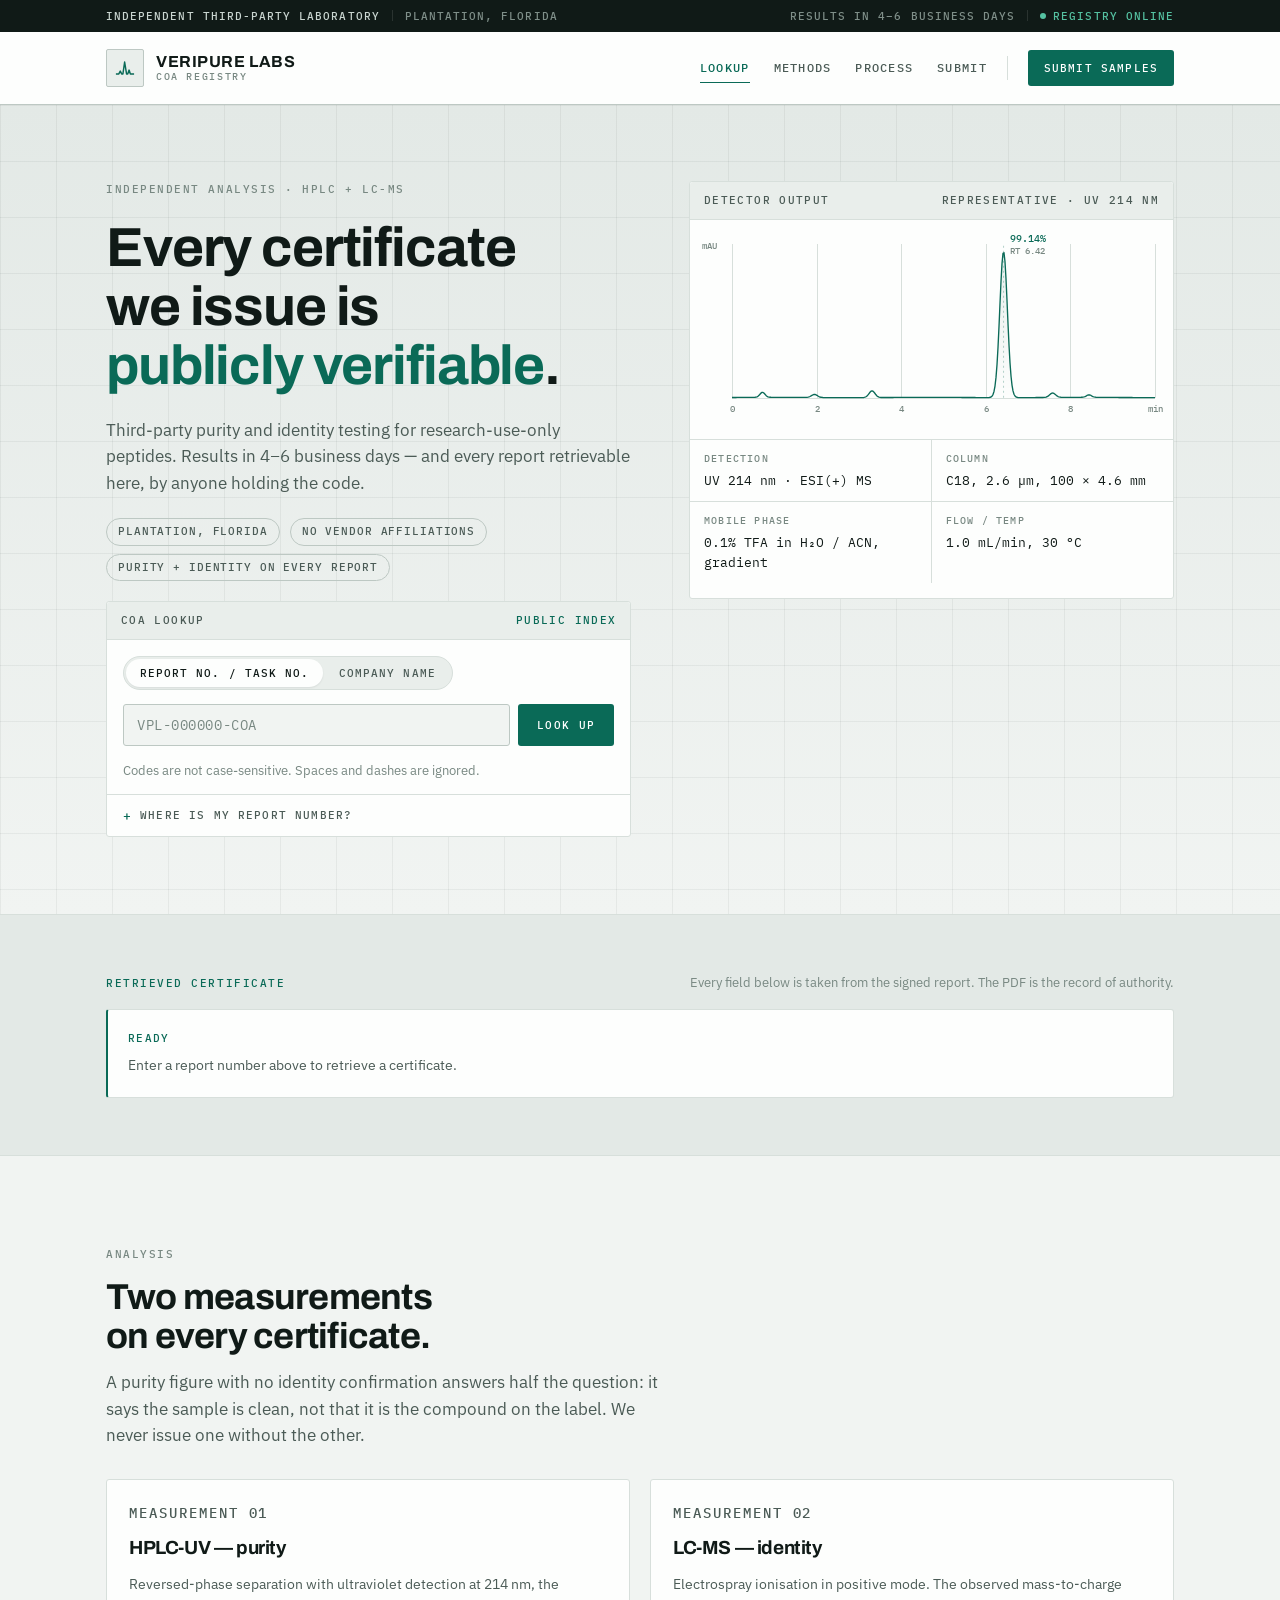
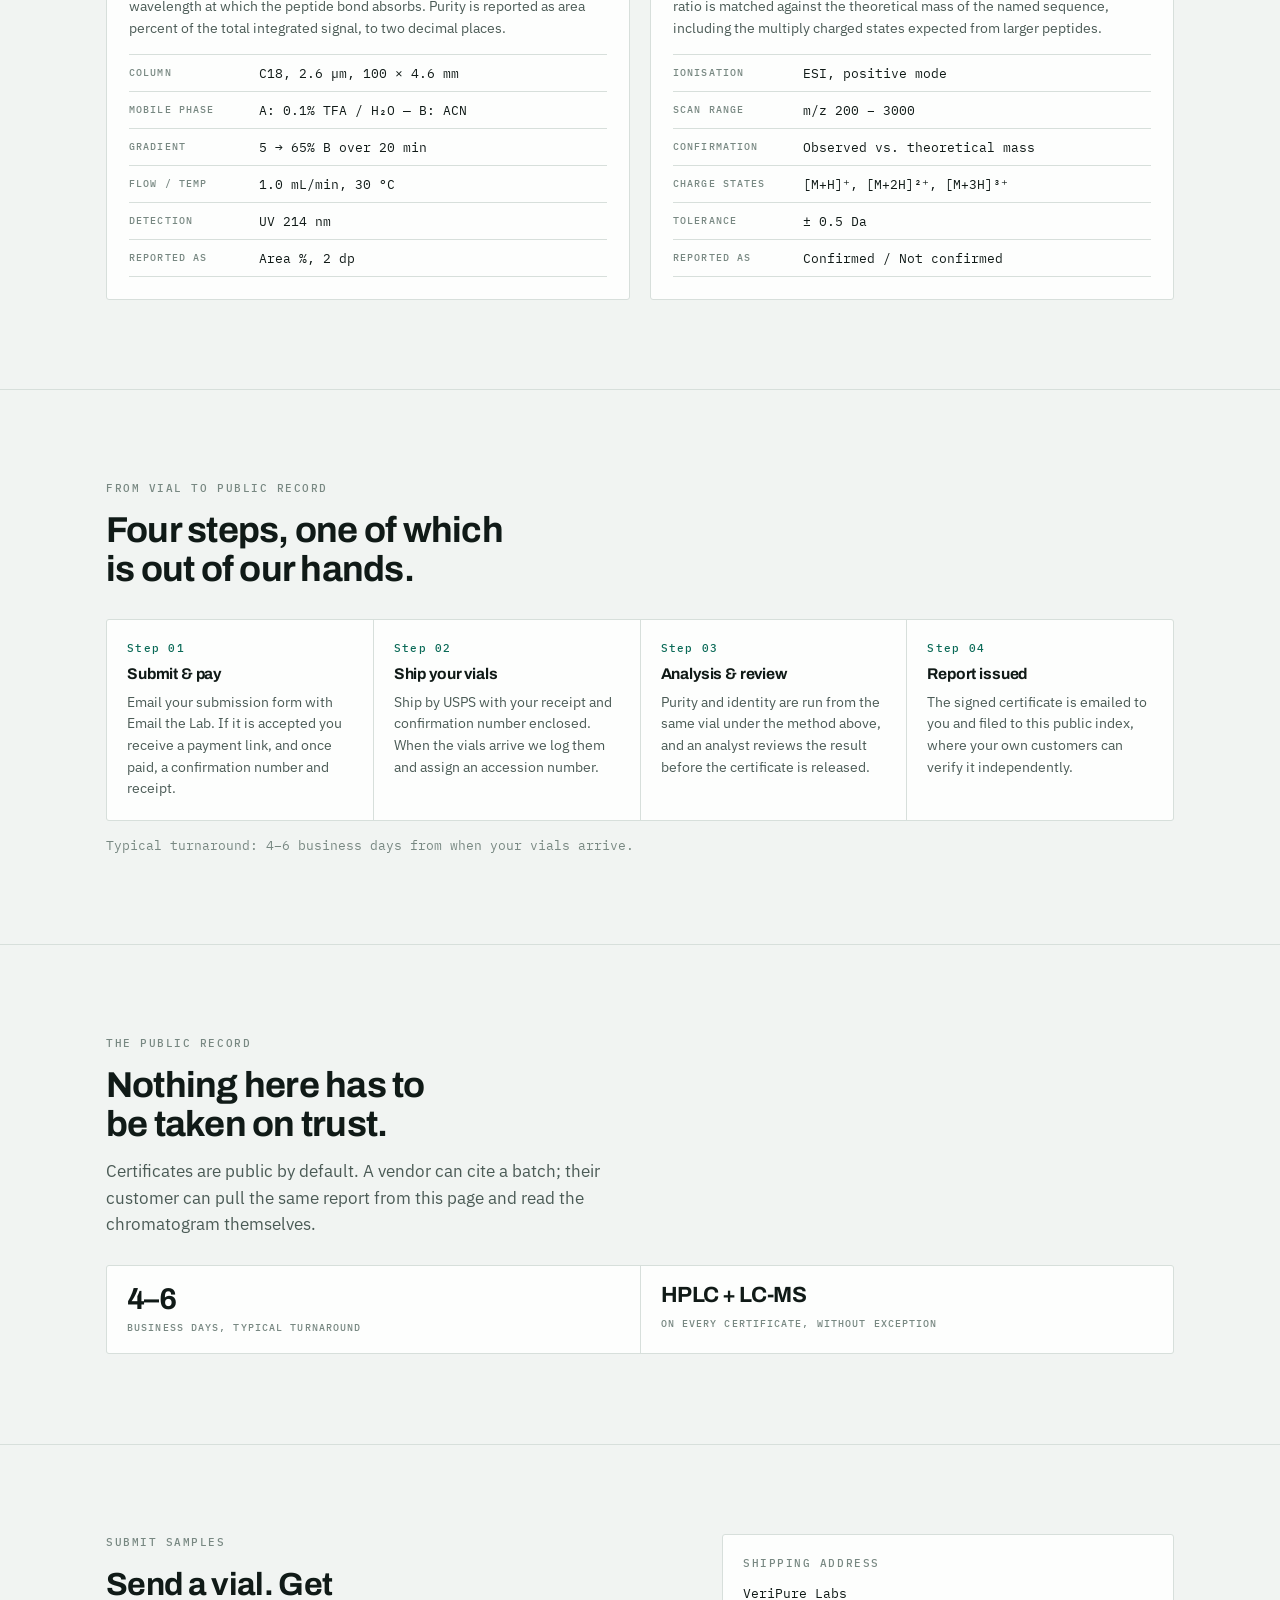
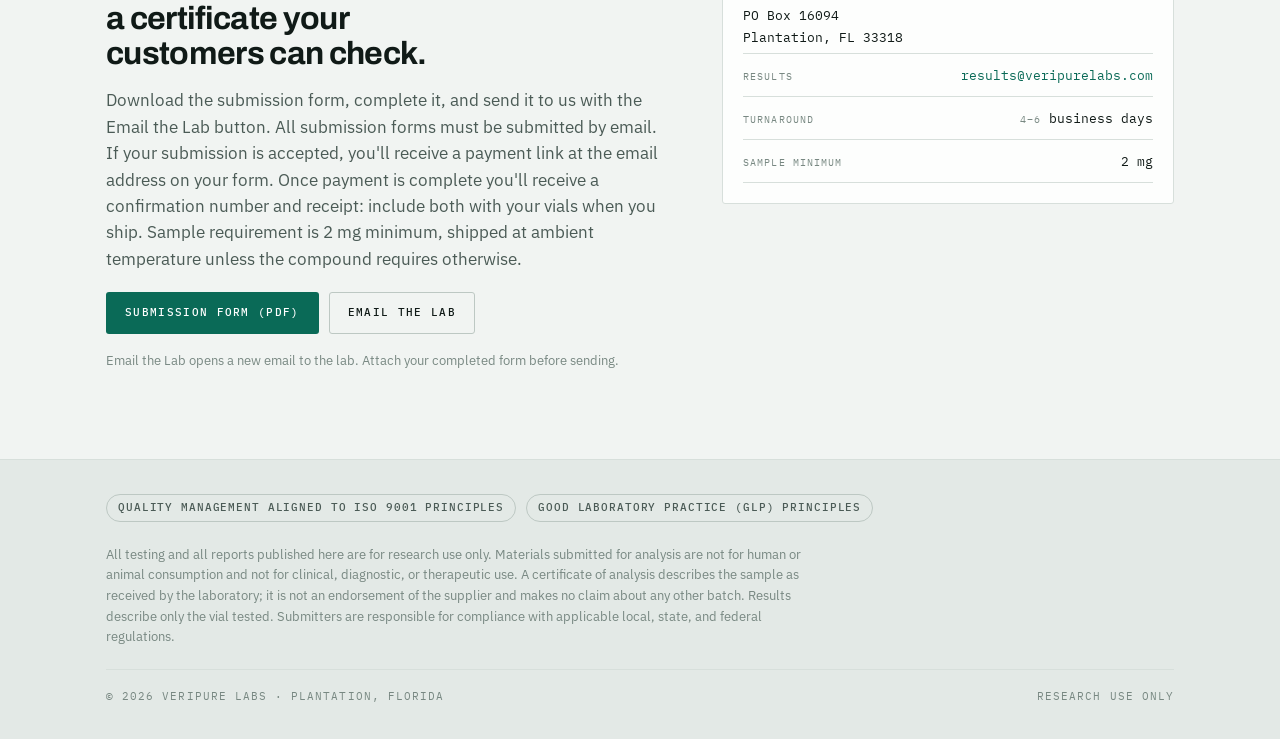
==== index.html @ 6ff31205 "Describe the submit, pay, then ship process on the form and site Clients email the form first; accep" ====
<!doctype html>
<html lang="en">
<head>
<meta charset="utf-8">
<meta name="viewport" content="width=device-width, initial-scale=1">
<title>Peptide COA Registry</title>
<meta name="description" content="Independent HPLC purity and LC-MS identity testing for research-use-only peptides. Look up any certificate of analysis by report number, task number, or company name.">
<link rel="preconnect" href="https://fonts.googleapis.com">
<link rel="preconnect" href="https://fonts.gstatic.com" crossorigin>
<link rel="stylesheet" href="https://fonts.googleapis.com/css2?family=Archivo:wght@600;700&family=IBM+Plex+Mono:wght@400;500&family=IBM+Plex+Sans:wght@400;500&display=swap">
<!-- ?v= is a cache buster: bump it whenever styles.css, app.js or config.js
     changes, or returning visitors keep the stale copy for up to 10 minutes -->
<link rel="stylesheet" href="assets/styles.css?v=9">
</head>
<body>

<header class="masthead" id="masthead">

  <!-- Tier 1 — credentials and live status. Collapses once you scroll. -->
  <div class="utility">
    <div class="wrap utility-inner">
      <div class="utility-side">
        <span>Independent third-party laboratory</span>
        <span class="utility-sep" aria-hidden="true"></span>
        <span class="utility-dim" data-cfg="location">Plantation, Florida</span>
      </div>
      <div class="utility-side">
        <span class="utility-dim utility-drop">Results in
          <span data-cfg="figures.turnaround">4–6</span> business days</span>
        <span class="utility-sep utility-drop" aria-hidden="true"></span>
        <span class="utility-live">
          <i class="dot" id="index-dot" aria-hidden="true"></i>
          <span id="index-status-text">Index loading</span>
        </span>
      </div>
    </div>
  </div>

  <!-- Tier 2 — identity, navigation, primary action -->
  <div class="bar">
    <div class="wrap bar-inner">

      <a class="wordmark" href="#top">
        <span class="wordmark-plate">
          <!-- Detector peak mark -->
          <svg width="20" height="20" viewBox="0 0 22 22" fill="none" aria-hidden="true">
            <path d="M1 17.5h3.2l1.6-3.1 1.5 3.1h1.4l1.9-13 2.1 13h1.3l1.5-4.2 1.4 4.2H21"
                  stroke="currentColor" stroke-width="1.6" stroke-linejoin="round"/>
          </svg>
        </span>
        <span class="wordmark-lines">
          <span class="wordmark-text" data-cfg="labName">VeriPure Labs</span>
          <span class="wordmark-sub">COA Registry</span>
        </span>
      </a>

      <div class="bar-right">
        <nav class="nav" id="nav" aria-label="Sections">
          <a href="#top">Lookup</a>
          <a href="#methods">Methods</a>
          <a href="#process">Process</a>
          <a href="#submit">Submit</a>
        </nav>

        <span class="bar-div" aria-hidden="true"></span>

        <a class="btn btn-primary btn-sm bar-cta" href="#submit">Submit samples</a>

        <button class="nav-toggle" id="nav-toggle" type="button"
                aria-expanded="false" aria-controls="nav" aria-label="Open navigation">
          <span aria-hidden="true"></span>
          <span aria-hidden="true"></span>
        </button>
      </div>

    </div>
  </div>
</header>

<!-- ============================================================ -->
<!-- Hero: the lookup is the hero, because retrieval is the job    -->
<!-- ============================================================ -->

<section class="hero" id="top">
  <div class="wrap hero-inner">

    <div class="hero-copy">
      <p class="eyebrow">Independent analysis · HPLC + LC-MS</p>
      <h1>Every certificate we issue is <em>publicly verifiable</em>.</h1>
      <p class="lede">
        Third-party purity and identity testing for research-use-only peptides.
        Results in <span class="mono" data-cfg="figures.turnaround">4–6</span> business days — and
        every report retrievable here, by anyone holding the code.
      </p>
      <div class="hero-facts">
        <span class="chip" data-cfg="location">Plantation, Florida</span>
        <span class="chip">No vendor affiliations</span>
        <span class="chip">Purity + identity on every report</span>
      </div>

      <!-- Lookup instrument -->
      <form class="panel lookup" id="lookup-form" autocomplete="off">
        <div class="panel-bar">
          <span>COA Lookup</span>
          <span class="panel-bar-live" id="index-count">Index · loading</span>
        </div>

        <div class="lookup-body">
          <div class="segmented" role="tablist" aria-label="Search by">
            <button type="button" role="tab" data-mode="code" aria-selected="true">Report no. / Task no.</button>
            <button type="button" role="tab" data-mode="company" aria-selected="false">Company name</button>
          </div>

          <div class="field">
            <input id="q" type="text" inputmode="text" spellcheck="false"
                   placeholder="VPL-000000-COA"
                   aria-label="Report number or task number">
            <button class="btn btn-primary" type="button" id="lookup-btn">Look up</button>
          </div>

          <p class="hint" id="lookup-hint" aria-live="polite">Codes are not case-sensitive. Spaces and dashes are ignored.</p>

          <details class="disclose">
            <summary>Where is my report number?</summary>
            <div class="disclose-body">
              <ol class="steps-inline">
                <li>Open your Certificate of Analysis PDF.</li>
                <li>Find <code>Report Number</code> in the Report Information table at the top of the page.</li>
                <li>Enter it above. Dashes are optional, and the Task Number on its own works too.</li>
              </ol>
              <div class="anatomy">
                <p class="eyebrow" style="margin-bottom:10px">Anatomy of a report number</p>
                <div class="anatomy-code">
                  <span class="anatomy-part">
                    <b>VPL</b>
                    <i>Lab<br>prefix</i>
                  </span>
                  <span class="anatomy-part">
                    <b>000000</b>
                    <i>Task<br>number</i>
                  </span>
                  <span class="anatomy-part">
                    <b>COA</b>
                    <i>Document<br>type</i>
                  </span>
                </div>
              </div>
            </div>
          </details>
        </div>
      </form>
    </div>

    <!-- Instrument panel -->
    <div class="panel">
      <div class="panel-bar">
        <span>Detector output</span>
        <span>Representative · UV 214 nm</span>
      </div>
      <div class="trace-holder">
        <canvas id="hero-trace" class="trace"
                aria-label="Representative HPLC chromatogram: main peak at 6.42 minutes, 99.14 percent of integrated area, with four minor impurity peaks."></canvas>
      </div>
      <dl class="readout">
        <div><dt>Detection</dt><dd data-cfg="method.detection">UV 214 nm · ESI(+) MS</dd></div>
        <div><dt>Column</dt><dd data-cfg="method.column">C18, 2.6 µm, 100 × 4.6 mm</dd></div>
        <div><dt>Mobile phase</dt><dd data-cfg="method.mobilePhase">0.1% TFA in H₂O / ACN, gradient</dd></div>
        <div><dt>Flow / temp</dt><dd data-cfg="method.flow">1.0 mL/min, 30 °C</dd></div>
      </dl>
    </div>

  </div>
</section>

<!-- ============================================================ -->
<!-- Result                                                        -->
<!-- ============================================================ -->

<section class="band result-band" id="result">
  <div class="wrap band-inner">
    <div class="result-head">
      <p class="eyebrow eyebrow-signal">Retrieved certificate</p>
      <p class="hint">Every field below is taken from the signed report. The PDF is the record of authority.</p>
    </div>
    <div id="result-out" tabindex="-1"></div>
  </div>
</section>

<!-- ============================================================ -->
<!-- Methods                                                       -->
<!-- ============================================================ -->

<section class="band" id="methods">
  <div class="wrap band-inner">
    <p class="eyebrow">Analysis</p>
    <h2 style="font-size:clamp(25px,3.6vw,36px);max-width:22ch;margin-top:14px">
      Two measurements on every certificate.
    </h2>
    <p class="lede" style="margin-top:14px">
      A purity figure with no identity confirmation answers half the question: it says the
      sample is clean, not that it is the compound on the label. We never issue one without
      the other.
    </p>

    <div class="two-col">
      <div class="panel method-card">
        <p class="eyebrow eyebrow-signal">Measurement 01</p>
        <h3>HPLC-UV — purity</h3>
        <p>
          Reversed-phase separation with ultraviolet detection at 214 nm, the wavelength at
          which the peptide bond absorbs. Purity is reported as area percent of the total
          integrated signal, to two decimal places.
        </p>
        <dl class="spec">
          <div class="spec-row"><dt>Column</dt><dd>C18, 2.6 µm, 100 × 4.6 mm</dd></div>
          <div class="spec-row"><dt>Mobile phase</dt><dd>A: 0.1% TFA / H₂O — B: ACN</dd></div>
          <div class="spec-row"><dt>Gradient</dt><dd>5 → 65% B over 20 min</dd></div>
          <div class="spec-row"><dt>Flow / temp</dt><dd>1.0 mL/min, 30 °C</dd></div>
          <div class="spec-row"><dt>Detection</dt><dd>UV 214 nm</dd></div>
          <div class="spec-row"><dt>Reported as</dt><dd>Area %, 2 dp</dd></div>
        </dl>
      </div>

      <div class="panel method-card">
        <p class="eyebrow eyebrow-signal">Measurement 02</p>
        <h3>LC-MS — identity</h3>
        <p>
          Electrospray ionisation in positive mode. The observed mass-to-charge ratio is
          matched against the theoretical mass of the named sequence, including the multiply
          charged states expected from larger peptides.
        </p>
        <dl class="spec">
          <div class="spec-row"><dt>Ionisation</dt><dd>ESI, positive mode</dd></div>
          <div class="spec-row"><dt>Scan range</dt><dd>m/z 200 – 3000</dd></div>
          <div class="spec-row"><dt>Confirmation</dt><dd>Observed vs. theoretical mass</dd></div>
          <div class="spec-row"><dt>Charge states</dt><dd>[M+H]⁺, [M+2H]²⁺, [M+3H]³⁺</dd></div>
          <div class="spec-row"><dt>Tolerance</dt><dd>± 0.5 Da</dd></div>
          <div class="spec-row"><dt>Reported as</dt><dd>Confirmed / Not confirmed</dd></div>
        </dl>
      </div>
    </div>
  </div>
</section>

<!-- ============================================================ -->
<!-- Process — a real sequence, so the numbering carries meaning   -->
<!-- ============================================================ -->

<section class="band" id="process">
  <div class="wrap band-inner">
    <p class="eyebrow">From vial to public record</p>
    <h2 style="font-size:clamp(25px,3.6vw,36px);max-width:24ch;margin-top:14px">
      Four steps, one of which is out of our hands.
    </h2>

    <div class="process">
      <div class="step">
        <span class="step-n">Step 01</span>
        <h4>Submit &amp; pay</h4>
        <p>Email your submission form with Email the Lab. If it is accepted you receive a
           payment link, and once paid, a confirmation number and receipt.</p>
      </div>
      <div class="step">
        <span class="step-n">Step 02</span>
        <h4>Ship your vials</h4>
        <p>Ship by USPS with your receipt and confirmation number enclosed. When the vials
           arrive we log them and assign an accession number.</p>
      </div>
      <div class="step">
        <span class="step-n">Step 03</span>
        <h4>Analysis &amp; review</h4>
        <p>Purity and identity are run from the same vial under the method above, and an
           analyst reviews the result before the certificate is released.</p>
      </div>
      <div class="step">
        <span class="step-n">Step 04</span>
        <h4>Report issued</h4>
        <p>The signed certificate is emailed to you and filed to this public index, where
           your own customers can verify it independently.</p>
      </div>
    </div>

    <p class="hint mono" style="margin-top:14px">
      Typical turnaround: <span data-cfg="figures.turnaround">4–6</span> business days from when your vials arrive.
    </p>
  </div>
</section>

<!-- ============================================================ -->
<!-- The public record                                             -->
<!-- ============================================================ -->

<section class="band">
  <div class="wrap band-inner">
    <p class="eyebrow">The public record</p>
    <h2 style="font-size:clamp(25px,3.6vw,36px);max-width:26ch;margin-top:14px">
      Nothing here has to be taken on trust.
    </h2>
    <p class="lede" style="margin-top:14px">
      Certificates are public by default. A vendor can cite a batch; their customer can pull
      the same report from this page and read the chromatogram themselves.
    </p>

    <div class="figures">
      <div class="figure">
        <b data-cfg="figures.turnaround">4–6</b>
        <span>Business days, typical turnaround</span>
      </div>
      <div class="figure">
        <b style="font-size:clamp(17px,2.4vw,22px)" data-cfg="figures.methodsPerCoa">HPLC + LC-MS</b>
        <span>On every certificate, without exception</span>
      </div>
    </div>
  </div>
</section>

<!-- ============================================================ -->
<!-- Submit                                                        -->
<!-- ============================================================ -->

<section class="band" id="submit">
  <div class="wrap band-inner submit-grid">
    <div style="display:grid;gap:16px;align-content:start">
      <p class="eyebrow">Submit samples</p>
      <h2 style="font-size:clamp(23px,3.2vw,32px);max-width:20ch">
        Send a vial. Get a certificate your customers can check.
      </h2>
      <p class="lede">
        Download the submission form, complete it, and send it to us with the Email the Lab
        button. All submission forms must be submitted by email. If your submission is accepted,
        you'll receive a payment link at the email address on your form. Once payment is complete
        you'll receive a confirmation number and receipt: include both with your vials when you
        ship. Sample requirement is 2 mg minimum, shipped at ambient temperature unless the
        compound requires otherwise.
      </p>
      <div style="display:flex;gap:10px;flex-wrap:wrap;margin-top:4px">
        <a class="btn btn-primary" href="assets/forms/VeriPure-Sample-Submission-Form.pdf" id="form-link" target="_blank" rel="noopener">Submission form (PDF)</a>
        <a class="btn btn-ghost" href="#" id="mailto">Email the lab</a>
      </div>
      <p class="hint">Email the Lab opens a new email to the lab. Attach your completed form before sending.</p>
    </div>

    <div class="panel" style="padding:20px">
      <p class="eyebrow">Shipping address</p>
      <address class="addr" id="address" style="margin-top:10px">
        VeriPure Labs<br>PO Box 16094<br>Plantation, FL 33318
      </address>
      <div class="contact-list">
        <div class="contact-row"><span>Results</span><a href="#" id="mailto2" data-cfg="email">results@example-lab.com</a></div>
        <div class="contact-row"><span>Turnaround</span><span style="color:var(--ink);text-transform:none;letter-spacing:0;font-size:12.5px"><span data-cfg="figures.turnaround">4–6</span> business days</span></div>
        <div class="contact-row"><span>Sample minimum</span><span style="color:var(--ink);text-transform:none;letter-spacing:0;font-size:12.5px">2 mg</span></div>
      </div>
    </div>
  </div>
</section>

<!-- ============================================================ -->
<!-- Footer                                                        -->
<!-- ============================================================ -->

<footer class="foot">
  <div class="wrap foot-inner">
    <div class="foot-quality" id="quality">
      <span class="chip">Quality management aligned to ISO 9001 principles</span>
      <span class="chip">Good Laboratory Practice (GLP) principles</span>
    </div>
    <p class="disclaimer">
      All testing and all reports published here are for research use only. Materials
      submitted for analysis are not for human or animal consumption and not for clinical,
      diagnostic, or therapeutic use. A certificate of analysis describes the sample as
      received by the laboratory; it is not an endorsement of the supplier and makes no
      claim about any other batch. Results describe only the vial tested. Submitters are
      responsible for compliance with applicable local, state, and federal regulations.
    </p>
    <div class="foot-base">
      <span>© <span id="year">2026</span> <span data-cfg="labName">VeriPure Labs</span> · <span data-cfg="location">Plantation, Florida</span></span>
      <span>Research use only</span>
    </div>
  </div>
</footer>

<script src="config.js?v=9"></script>
<script src="assets/app.js?v=9"></script>
<script>
  document.getElementById("year").textContent = new Date().getFullYear();
  var m2 = document.getElementById("mailto2");
  if (m2 && window.COA_CONFIG && window.COA_CONFIG.email) {
    m2.href = "mailto:" + window.COA_CONFIG.email;
  }
</script>

</body>
</html>
---- assets/styles.css ----
/* ==================================================================
   VeriPure Labs — COA registry
   Tokens first, components second. Every colour comes from a token
   so all three theme states (light / dark / explicit stamp) resolve
   as a complete set.
   ================================================================== */

:root {
  /* Neutrals, biased cool-green toward the accent */
  --paper:        #F1F4F2;
  --surface:      #FDFEFD;
  --surface-2:    #E9EEEB;
  --surface-sunk: #E3E9E6;

  --ink:          #101A17;
  --ink-2:        #4B5B56;
  --ink-3:        #788882;

  --rule:         #D7DFDB;
  --rule-strong:  #BDC8C3;

  /* One accent, carrying the trace and every control */
  --signal:       #0A6A57;
  --signal-ink:   #FFFFFF;
  --signal-hover: #085646;
  --signal-soft:  rgba(10, 106, 87, 0.09);
  --signal-line:  rgba(10, 106, 87, 0.30);

  /* Reserved strictly for "not found" */
  --alert:        #A33520;
  --alert-soft:   rgba(163, 53, 32, 0.08);

  --grid-line:    rgba(16, 26, 23, 0.055);

  /* Masthead: the inked utility strip is its own small palette, so the
     header reads as a separate tier from the page in both themes */
  --strip-bg:     #101A17;
  --strip-ink:    #C9D5D0;
  --strip-dim:    #7F8F89;
  --strip-rule:   rgba(255, 255, 255, 0.11);
  /* The accent is lifted here: the page-level viridian is too dark to read
     at 10px on the inked strip */
  --strip-signal: #55C2A2;
  --header-shadow: 0 10px 26px -20px rgba(16, 26, 23, 0.55);

  /* Type */
  --display: "Archivo", "Helvetica Neue", Helvetica, Arial, sans-serif;
  --body:    "IBM Plex Sans", "Segoe UI", system-ui, sans-serif;
  --mono:    "IBM Plex Mono", ui-monospace, "SFMono-Regular", Consolas, monospace;

  /* Metrics */
  --page:    1180px;
  --gutter:  clamp(20px, 5vw, 56px);
  --band-py: clamp(52px, 7vw, 92px);
  --r:       3px;
}

@media (prefers-color-scheme: dark) {
  :root:not([data-theme="light"]) {
    --paper:        #0B100F;
    --surface:      #111917;
    --surface-2:    #17211E;
    --surface-sunk: #0E1514;

    --ink:          #E8EEEB;
    --ink-2:        #9CACA6;
    --ink-3:        #74847E;

    --rule:         #222E2A;
    --rule-strong:  #313E39;

    --signal:       #45B394;
    --signal-ink:   #05130F;
    --signal-hover: #62C6AA;
    --signal-soft:  rgba(69, 179, 148, 0.12);
    --signal-line:  rgba(69, 179, 148, 0.34);

    --alert:        #E5795F;
    --alert-soft:   rgba(229, 121, 95, 0.10);

    --grid-line:    rgba(232, 238, 235, 0.05);

    /* Inverted the other way: the strip sits *below* the page ground */
    --strip-bg:     #050908;
    --strip-ink:    #A3B3AD;
    --strip-dim:    #6C7C76;
    --strip-rule:   rgba(255, 255, 255, 0.07);
    --strip-signal: #45B394;
    --header-shadow: 0 10px 26px -20px rgba(0, 0, 0, 0.9);
  }
}

:root[data-theme="dark"] {
  --paper:        #0B100F;
  --surface:      #111917;
  --surface-2:    #17211E;
  --surface-sunk: #0E1514;

  --ink:          #E8EEEB;
  --ink-2:        #9CACA6;
  --ink-3:        #74847E;

  --rule:         #222E2A;
  --rule-strong:  #313E39;

  --signal:       #45B394;
  --signal-ink:   #05130F;
  --signal-hover: #62C6AA;
  --signal-soft:  rgba(69, 179, 148, 0.12);
  --signal-line:  rgba(69, 179, 148, 0.34);

  --alert:        #E5795F;
  --alert-soft:   rgba(229, 121, 95, 0.10);

  --grid-line:    rgba(232, 238, 235, 0.05);

  --strip-bg:     #050908;
  --strip-ink:    #A3B3AD;
  --strip-dim:    #6C7C76;
  --strip-rule:   rgba(255, 255, 255, 0.07);
  --strip-signal: #45B394;
  --header-shadow: 0 10px 26px -20px rgba(0, 0, 0, 0.9);
}

/* ------------------------------------------------------------------
   Base
   ------------------------------------------------------------------ */

*, *::before, *::after { box-sizing: border-box; }

html { -webkit-text-size-adjust: 100%; }

body {
  margin: 0;
  background: var(--paper);
  color: var(--ink);
  font-family: var(--body);
  font-size: 15px;
  line-height: 1.6;
  -webkit-font-smoothing: antialiased;
}

h1, h2, h3, h4 {
  font-family: var(--display);
  font-weight: 700;
  letter-spacing: -0.021em;
  line-height: 1.08;
  text-wrap: balance;
  margin: 0;
}

p { margin: 0; }

a { color: inherit; }

:focus-visible {
  outline: 2px solid var(--signal);
  outline-offset: 2px;
  border-radius: 1px;
}

/* ------------------------------------------------------------------
   Shared primitives
   ------------------------------------------------------------------ */

.wrap {
  width: 100%;
  max-width: var(--page);
  margin: 0 auto;
  padding-inline: var(--gutter);
}

.band { border-bottom: 1px solid var(--rule); }
.band-inner { padding-block: var(--band-py); }

.eyebrow {
  font-family: var(--mono);
  font-size: 11px;
  font-weight: 500;
  letter-spacing: 0.14em;
  text-transform: uppercase;
  color: var(--ink-3);
  margin: 0;
}

.eyebrow-signal { color: var(--signal); }

.lede {
  font-size: 16.5px;
  color: var(--ink-2);
  max-width: 56ch;
}

.mono { font-family: var(--mono); font-variant-numeric: tabular-nums; }

/* ------------------------------------------------------------------
   Header
   ------------------------------------------------------------------ */

.masthead {
  position: sticky;
  top: 0;
  z-index: 40;
  background: var(--surface);
  border-bottom: 1px solid var(--rule-strong);
}

.masthead.is-stuck { box-shadow: var(--header-shadow); }

/* --- Tier 1: utility strip -------------------------------------- */

.utility {
  background: var(--strip-bg);
  color: var(--strip-ink);
  height: 32px;
  overflow: hidden;
  transition: height 0.26s ease, opacity 0.2s ease;
}

.masthead.is-stuck .utility { height: 0; opacity: 0; }

.utility-inner {
  display: flex;
  align-items: center;
  justify-content: space-between;
  gap: 20px;
  height: 32px;
  font-family: var(--mono);
  font-size: 10.5px;
  font-weight: 500;
  letter-spacing: 0.1em;
  text-transform: uppercase;
  white-space: nowrap;
}

.utility-side { display: flex; align-items: center; gap: 12px; min-width: 0; }
.utility-side > span { overflow: hidden; text-overflow: ellipsis; }
.utility-dim { color: var(--strip-dim); }

.utility-sep {
  width: 1px;
  height: 11px;
  background: var(--strip-rule);
  flex: none;
}

.utility-live { display: flex; align-items: center; gap: 7px; color: var(--strip-signal); }

.utility-live .dot {
  width: 6px;
  height: 6px;
  border-radius: 50%;
  background: var(--strip-signal);
  flex: none;
  animation: pulse 2.6s ease-in-out infinite;
}

.utility-live .dot.is-off {
  background: var(--strip-dim);
  animation: none;
}

.utility-live.is-off { color: var(--strip-dim); }

@keyframes pulse {
  0%, 100% { opacity: 1; }
  50%      { opacity: 0.35; }
}

@media (max-width: 860px) {
  .utility-drop { display: none; }
}

@media (max-width: 560px) {
  .utility-side:first-child .utility-dim,
  .utility-side:first-child .utility-sep { display: none; }
}

/* --- Tier 2: main bar -------------------------------------------- */

.bar-inner {
  display: flex;
  align-items: center;
  justify-content: space-between;
  gap: 24px;
  height: 72px;
  transition: height 0.26s ease;
}

.masthead.is-stuck .bar-inner { height: 60px; }

.wordmark {
  display: flex;
  align-items: center;
  gap: 12px;
  text-decoration: none;
  min-width: 0;
}

.wordmark-plate {
  display: grid;
  place-items: center;
  width: 38px;
  height: 38px;
  flex: none;
  color: var(--signal);
  background: var(--surface-2);
  border: 1px solid var(--rule-strong);
  border-radius: 2px;
  transition: border-color 0.18s, background 0.18s;
}

.wordmark:hover .wordmark-plate {
  border-color: var(--signal-line);
  background: var(--signal-soft);
}

.wordmark-plate svg { display: block; }

.wordmark-lines { display: grid; gap: 2px; min-width: 0; }

.wordmark-text {
  font-family: var(--display);
  font-weight: 700;
  font-size: 16px;
  line-height: 1;
  letter-spacing: 0.035em;
  text-transform: uppercase;
  color: var(--ink);
  overflow: hidden;
  text-overflow: ellipsis;
  white-space: nowrap;
}

.wordmark-sub {
  font-family: var(--mono);
  font-size: 9.5px;
  font-weight: 500;
  line-height: 1;
  letter-spacing: 0.17em;
  text-transform: uppercase;
  color: var(--ink-3);
}

.bar-right { display: flex; align-items: center; gap: 20px; }

.bar-div {
  width: 1px;
  height: 24px;
  background: var(--rule);
  flex: none;
}

.nav { display: flex; align-items: center; gap: 24px; }

.nav a {
  position: relative;
  font-family: var(--mono);
  font-size: 11.5px;
  font-weight: 500;
  letter-spacing: 0.11em;
  text-transform: uppercase;
  color: var(--ink-2);
  text-decoration: none;
  padding: 6px 0;
  transition: color 0.15s;
}

/* Baseline that draws in from the left, like a detector trace */
.nav a::after {
  content: "";
  position: absolute;
  left: 0;
  right: 0;
  bottom: 0;
  height: 1px;
  background: var(--signal);
  transform: scaleX(0);
  transform-origin: left;
  transition: transform 0.22s ease;
}

.nav a:hover { color: var(--ink); }
.nav a:hover::after { transform: scaleX(1); }

.nav a[aria-current="true"] { color: var(--signal); }
.nav a[aria-current="true"]::after { transform: scaleX(1); }

/* Mobile disclosure */

.nav-toggle {
  display: none;
  appearance: none;
  background: transparent;
  border: 1px solid var(--rule-strong);
  border-radius: 2px;
  width: 38px;
  height: 38px;
  cursor: pointer;
  padding: 0;
  place-items: center;
  gap: 4px;
  align-content: center;
  justify-items: center;
}

.nav-toggle span {
  display: block;
  width: 15px;
  height: 1.5px;
  background: var(--ink);
  transition: transform 0.2s ease, opacity 0.2s ease;
}

.nav-toggle[aria-expanded="true"] span:first-child { transform: translateY(3px) rotate(45deg); }
.nav-toggle[aria-expanded="true"] span:last-child { transform: translateY(-2.5px) rotate(-45deg); }

@media (max-width: 820px) {
  .bar-right { gap: 12px; }
  .nav-toggle { display: grid; }
  .bar-div { display: none; }

  .nav {
    position: absolute;
    top: 100%;
    left: 0;
    right: 0;
    display: none;
    flex-direction: column;
    align-items: stretch;
    gap: 0;
    background: var(--surface);
    border-bottom: 1px solid var(--rule-strong);
    box-shadow: var(--header-shadow);
    padding: 6px var(--gutter) 14px;
  }

  .nav.is-open { display: flex; }

  .nav a { padding: 13px 0; border-bottom: 1px solid var(--rule); }
  .nav a:last-child { border-bottom: 0; }
  .nav a::after { display: none; }
}

@media (max-width: 520px) {
  .bar-cta { display: none; }
  .wordmark-text { font-size: 14px; }
}

/* Anchored sections must clear the sticky header. The hero is excluded: it
   already sits at the top of the document, and an offset there would park
   the scroll position inside the header's own collapse range. */
section[id]:not(.hero) { scroll-margin-top: 78px; }

/* ------------------------------------------------------------------
   Hero
   ------------------------------------------------------------------ */

.hero {
  position: relative;
  background:
    linear-gradient(to bottom, var(--surface-sunk), var(--paper));
  border-bottom: 1px solid var(--rule);
  overflow: hidden;
}

.hero::before {
  content: "";
  position: absolute;
  inset: 0;
  background-image:
    linear-gradient(to right, var(--grid-line) 1px, transparent 1px),
    linear-gradient(to bottom, var(--grid-line) 1px, transparent 1px);
  background-size: 56px 56px;
  pointer-events: none;
}

.hero-inner {
  position: relative;
  display: grid;
  grid-template-columns: minmax(0, 1.04fr) minmax(0, 0.96fr);
  gap: clamp(32px, 4.5vw, 64px);
  align-items: start;
  padding-block: clamp(44px, 6vw, 76px) clamp(48px, 6vw, 80px);
}

.hero-copy { display: grid; gap: 20px; }

.hero h1 {
  font-size: clamp(33px, 5.1vw, 55px);
  max-width: 17ch;
}

.hero h1 em {
  font-style: normal;
  color: var(--signal);
}

.hero-facts {
  display: flex;
  flex-wrap: wrap;
  gap: 8px 10px;
  margin-top: 2px;
}

.chip {
  font-family: var(--mono);
  font-size: 11px;
  font-weight: 500;
  letter-spacing: 0.08em;
  text-transform: uppercase;
  color: var(--ink-2);
  border: 1px solid var(--rule-strong);
  border-radius: 100px;
  padding: 4px 11px;
  white-space: nowrap;
}

@media (max-width: 940px) {
  .hero-inner { grid-template-columns: 1fr; }
}

/* ------------------------------------------------------------------
   Instrument panel (chromatogram + readout)
   ------------------------------------------------------------------ */

.panel {
  background: var(--surface);
  border: 1px solid var(--rule);
  border-radius: var(--r);
}

.panel-bar {
  display: flex;
  align-items: center;
  justify-content: space-between;
  gap: 16px;
  padding: 10px 14px;
  border-bottom: 1px solid var(--rule);
  background: var(--surface-2);
  border-radius: var(--r) var(--r) 0 0;
}

.panel-bar span {
  font-family: var(--mono);
  font-size: 10.5px;
  font-weight: 500;
  letter-spacing: 0.13em;
  text-transform: uppercase;
  color: var(--ink-2);
}

.panel-bar .panel-bar-live { color: var(--signal); }

.trace-holder {
  position: relative;
  padding: 8px 8px 0;
}

canvas.trace { display: block; width: 100%; height: auto; }

.readout {
  display: grid;
  grid-template-columns: repeat(2, minmax(0, 1fr));
  border-top: 1px solid var(--rule);
}

.readout div {
  padding: 11px 14px;
  border-top: 1px solid var(--rule);
}

.readout div:nth-child(-n+2) { border-top: 0; }
.readout div:nth-child(odd) { border-right: 1px solid var(--rule); }

.readout dt {
  font-family: var(--mono);
  font-size: 10px;
  font-weight: 500;
  letter-spacing: 0.12em;
  text-transform: uppercase;
  color: var(--ink-3);
  margin: 0 0 3px;
}

.readout dd {
  margin: 0;
  font-family: var(--mono);
  font-size: 12.5px;
  color: var(--ink);
  font-variant-numeric: tabular-nums;
}

@media (max-width: 460px) {
  .readout { grid-template-columns: 1fr; }
  .readout div:nth-child(odd) { border-right: 0; }
  .readout div:nth-child(2) { border-top: 1px solid var(--rule); }
}

/* ------------------------------------------------------------------
   Lookup instrument
   ------------------------------------------------------------------ */

.lookup { max-width: 560px; }

.lookup-body { padding: 16px; display: grid; gap: 14px; }

.segmented {
  display: inline-flex;
  padding: 2px;
  gap: 2px;
  background: var(--surface-2);
  border: 1px solid var(--rule);
  border-radius: 100px;
  width: fit-content;
  max-width: 100%;
}

.segmented button {
  appearance: none;
  border: 0;
  background: transparent;
  cursor: pointer;
  font-family: var(--mono);
  font-size: 10.5px;
  font-weight: 500;
  letter-spacing: 0.1em;
  text-transform: uppercase;
  color: var(--ink-2);
  padding: 7px 14px;
  border-radius: 100px;
  transition: background 0.15s, color 0.15s;
  white-space: nowrap;
}

.segmented button:hover { color: var(--ink); }

.segmented button[aria-selected="true"] {
  background: var(--surface);
  color: var(--ink);
  box-shadow: 0 1px 2px rgba(16, 26, 23, 0.08);
}

.field { display: flex; gap: 8px; }

.field input {
  flex: 1 1 auto;
  min-width: 0;
  font-family: var(--mono);
  font-size: 14px;
  letter-spacing: 0.05em;
  color: var(--ink);
  background: var(--paper);
  border: 1px solid var(--rule-strong);
  border-radius: var(--r);
  padding: 11px 13px;
  transition: border-color 0.15s, box-shadow 0.15s;
}

.field input::placeholder { color: var(--ink-3); letter-spacing: 0.04em; }

.field input:focus {
  outline: 0;
  border-color: var(--signal);
  box-shadow: 0 0 0 3px var(--signal-soft);
}

.btn {
  appearance: none;
  cursor: pointer;
  font-family: var(--mono);
  font-size: 11px;
  font-weight: 500;
  letter-spacing: 0.12em;
  text-transform: uppercase;
  border-radius: var(--r);
  padding: 11px 18px;
  border: 1px solid transparent;
  white-space: nowrap;
  transition: background 0.15s, color 0.15s, border-color 0.15s;
  text-decoration: none;
  display: inline-flex;
  align-items: center;
  gap: 8px;
}

.btn-primary { background: var(--signal); color: var(--signal-ink); }
.btn-primary:hover { background: var(--signal-hover); }

.btn-ghost {
  background: transparent;
  color: var(--ink);
  border-color: var(--rule-strong);
}

.btn-ghost:hover { border-color: var(--signal); color: var(--signal); }

/* Declared after .btn so the smaller padding actually wins */
.btn-sm {
  padding: 9px 15px;
  font-size: 10.5px;
  letter-spacing: 0.11em;
}

.btn[aria-disabled="true"] {
  opacity: 0.45;
  cursor: not-allowed;
  pointer-events: none;
}

.hint { font-size: 12.5px; color: var(--ink-3); }

/* An empty search is reported at the field, where the person is already looking */
.hint.is-error { color: var(--alert); }

/* Focus is moved here programmatically after a lookup; the scroll is the cue */
#result-out:focus { outline: none; }

/* Disclosure: where is my search code */

.disclose {
  border-top: 1px solid var(--rule);
  margin: 0 -16px -16px;
  padding: 0;
}

.disclose summary {
  cursor: pointer;
  list-style: none;
  padding: 12px 16px;
  font-family: var(--mono);
  font-size: 10.5px;
  font-weight: 500;
  letter-spacing: 0.11em;
  text-transform: uppercase;
  color: var(--ink-2);
  display: flex;
  align-items: center;
  gap: 8px;
}

.disclose summary::-webkit-details-marker { display: none; }
.disclose summary:hover { color: var(--signal); }

.disclose summary::before {
  content: "+";
  font-size: 13px;
  line-height: 1;
  color: var(--signal);
}

.disclose[open] summary::before { content: "–"; }

.disclose-body {
  padding: 0 16px 16px;
  display: grid;
  gap: 16px;
  border-top: 1px solid var(--rule);
  padding-top: 16px;
}

.steps-inline {
  margin: 0;
  padding: 0;
  list-style: none;
  display: grid;
  gap: 9px;
  counter-reset: s;
}

.steps-inline li {
  display: grid;
  grid-template-columns: 20px 1fr;
  gap: 10px;
  font-size: 13.5px;
  color: var(--ink-2);
  counter-increment: s;
}

.steps-inline li::before {
  content: counter(s);
  font-family: var(--mono);
  font-size: 10px;
  color: var(--signal);
  border: 1px solid var(--signal-line);
  border-radius: 2px;
  height: 18px;
  display: grid;
  place-items: center;
}

.steps-inline code {
  font-family: var(--mono);
  font-size: 12.5px;
  background: var(--signal-soft);
  color: var(--signal);
  padding: 1px 5px;
  border-radius: 2px;
}

/* Anatomy of a search code */

.anatomy {
  background: var(--surface-sunk);
  border: 1px solid var(--rule);
  border-radius: var(--r);
  padding: 14px;
}

.anatomy-code {
  display: flex;
  align-items: stretch;
  font-family: var(--mono);
  font-size: clamp(15px, 4vw, 19px);
  letter-spacing: 0.06em;
  font-variant-numeric: tabular-nums;
}

.anatomy-part {
  display: grid;
  gap: 6px;
  text-align: center;
}

.anatomy-part b {
  font-weight: 500;
  padding: 7px 10px;
  background: var(--surface);
  border: 1px solid var(--rule-strong);
}

.anatomy-part:first-child b {
  color: var(--signal);
  border-right: 0;
  border-radius: var(--r) 0 0 var(--r);
}

/* Joined segments share one border between them */
.anatomy-part:not(:last-child) b { border-right: 0; }

.anatomy-part:last-child b {
  color: var(--ink);
  border-radius: 0 var(--r) var(--r) 0;
}

.anatomy-part i {
  font-style: normal;
  font-family: var(--mono);
  font-size: 9.5px;
  letter-spacing: 0.09em;
  text-transform: uppercase;
  color: var(--ink-3);
  line-height: 1.35;
}

/* ------------------------------------------------------------------
   Result
   ------------------------------------------------------------------ */

.result-band { background: var(--surface-sunk); }
.result-band .band-inner { padding-block: clamp(36px, 4.5vw, 60px); }

.result-head {
  display: flex;
  align-items: baseline;
  justify-content: space-between;
  gap: 16px;
  flex-wrap: wrap;
  margin-bottom: 16px;
}

.cert { background: var(--surface); }

.cert-top {
  display: flex;
  align-items: flex-start;
  justify-content: space-between;
  gap: 20px;
  flex-wrap: wrap;
  padding: 18px 20px;
  border-bottom: 1px solid var(--rule);
}

.cert-title { display: grid; gap: 6px; }

.cert-title h3 { font-size: clamp(21px, 3.2vw, 27px); }

.cert-title .cert-sub {
  font-family: var(--mono);
  font-size: 11.5px;
  letter-spacing: 0.06em;
  color: var(--ink-3);
  font-variant-numeric: tabular-nums;
}

.pills { display: flex; gap: 8px; flex-wrap: wrap; }

.pill {
  display: inline-flex;
  align-items: center;
  gap: 7px;
  font-family: var(--mono);
  font-size: 10px;
  font-weight: 500;
  letter-spacing: 0.11em;
  text-transform: uppercase;
  padding: 5px 10px;
  border-radius: 2px;
  border: 1px solid var(--rule-strong);
  color: var(--ink-2);
  white-space: nowrap;
}

.pill-confirmed {
  color: var(--signal);
  border-color: var(--signal-line);
  background: var(--signal-soft);
}

.pill-confirmed::before {
  content: "";
  width: 6px;
  height: 6px;
  background: var(--signal);
  border-radius: 1px;
  flex: none;
}

.pill-example {
  color: var(--alert);
  border-color: color-mix(in srgb, var(--alert) 35%, transparent);
  background: var(--alert-soft);
}

.cert-grid {
  display: grid;
  grid-template-columns: repeat(4, minmax(0, 1fr));
}

.cert-cell {
  padding: 13px 20px;
  border-right: 1px solid var(--rule);
  border-bottom: 1px solid var(--rule);
  min-width: 0;
}

.cert-cell:nth-child(4n) { border-right: 0; }

.cert-cell dt {
  font-family: var(--mono);
  font-size: 9.5px;
  font-weight: 500;
  letter-spacing: 0.12em;
  text-transform: uppercase;
  color: var(--ink-3);
  margin: 0 0 4px;
}

.cert-cell dd {
  margin: 0;
  font-family: var(--mono);
  font-size: 13px;
  color: var(--ink);
  font-variant-numeric: tabular-nums;
  overflow-wrap: break-word;
}

@media (max-width: 860px) {
  .cert-grid { grid-template-columns: repeat(2, minmax(0, 1fr)); }
  .cert-cell:nth-child(4n) { border-right: 1px solid var(--rule); }
  .cert-cell:nth-child(2n) { border-right: 0; }
}

@media (max-width: 420px) {
  .cert-grid { grid-template-columns: 1fr; }
  .cert-cell, .cert-cell:nth-child(4n) { border-right: 0; }
}

/* Purity meter + assay trace */

.assay {
  display: grid;
  grid-template-columns: minmax(0, 1fr) minmax(0, 320px);
  gap: 0;
}

.assay-purity { padding: 18px 20px; border-right: 1px solid var(--rule); }

/* No reported retention time: the purity meter spans the full width */
.assay-solo { grid-template-columns: minmax(0, 1fr); }
.assay-solo .assay-purity { border-right: 0; }

.assay-figure {
  display: flex;
  align-items: baseline;
  gap: 8px;
  font-family: var(--display);
  font-weight: 700;
  letter-spacing: -0.02em;
}

.assay-figure b {
  font-size: clamp(30px, 5.5vw, 42px);
  font-weight: 700;
  font-variant-numeric: tabular-nums;
  line-height: 1;
}

.assay-figure span {
  font-family: var(--mono);
  font-size: 12px;
  font-weight: 500;
  letter-spacing: 0.1em;
  text-transform: uppercase;
  color: var(--ink-3);
}

.meter {
  position: relative;
  height: 6px;
  background: var(--surface-sunk);
  border-radius: 100px;
  margin-top: 14px;
  overflow: visible;
}

.meter-fill {
  position: absolute;
  inset: 0 auto 0 0;
  background: var(--signal);
  border-radius: 100px;
}

.meter-tick {
  position: absolute;
  top: -4px;
  bottom: -4px;
  width: 1px;
  background: var(--ink-3);
}

.meter-scale {
  display: flex;
  justify-content: space-between;
  margin-top: 7px;
  font-family: var(--mono);
  font-size: 9.5px;
  letter-spacing: 0.1em;
  text-transform: uppercase;
  color: var(--ink-3);
  font-variant-numeric: tabular-nums;
}

.assay-trace { padding: 12px 14px; display: grid; align-content: center; }

@media (max-width: 720px) {
  .assay { grid-template-columns: 1fr; }
  .assay-purity { border-right: 0; border-bottom: 1px solid var(--rule); }
}

.cert-actions {
  display: flex;
  align-items: center;
  gap: 10px;
  flex-wrap: wrap;
  padding: 14px 20px;
  border-top: 1px solid var(--rule);
  background: var(--surface-2);
  border-radius: 0 0 var(--r) var(--r);
}

.cert-actions .hint { margin-left: auto; }

@media (max-width: 620px) {
  .cert-actions .hint { margin-left: 0; }
}

/* Company result list */

.hits { display: grid; }

.hit {
  display: grid;
  grid-template-columns: minmax(0, 1.2fr) minmax(0, 1fr) auto auto;
  gap: 16px;
  align-items: center;
  width: 100%;
  text-align: left;
  background: var(--surface);
  border: 0;
  border-bottom: 1px solid var(--rule);
  padding: 14px 20px;
  cursor: pointer;
  font: inherit;
  color: inherit;
  transition: background 0.12s;
}

.hit:hover { background: var(--signal-soft); }
.hit:last-child { border-bottom: 0; }

.hit-compound { font-weight: 500; font-size: 14.5px; }

.hit-meta,
.hit-purity,
.hit-code {
  font-family: var(--mono);
  font-size: 12px;
  color: var(--ink-2);
  font-variant-numeric: tabular-nums;
}

.hit-purity { color: var(--signal); text-align: right; }
.hit-code { color: var(--ink-3); letter-spacing: 0.05em; }

@media (max-width: 720px) {
  .hit { grid-template-columns: 1fr auto; gap: 4px 12px; }
  .hit-code { grid-column: 1 / -1; }
}

/* Empty / not-found */

.notice {
  display: grid;
  gap: 8px;
  padding: 20px;
  border: 1px solid var(--rule);
  border-left: 2px solid var(--alert);
  border-radius: var(--r);
  background: var(--surface);
}

.notice strong {
  font-family: var(--mono);
  font-size: 11px;
  font-weight: 500;
  letter-spacing: 0.12em;
  text-transform: uppercase;
  color: var(--alert);
}

.notice p { font-size: 13.5px; color: var(--ink-2); max-width: 62ch; }

.notice-ok { border-left-color: var(--signal); }
.notice-ok strong { color: var(--signal); }

/* ------------------------------------------------------------------
   Methods
   ------------------------------------------------------------------ */

.two-col {
  display: grid;
  grid-template-columns: repeat(2, minmax(0, 1fr));
  gap: 20px;
  margin-top: 30px;
}

@media (max-width: 800px) { .two-col { grid-template-columns: 1fr; } }

.method-card { padding: 22px; display: grid; gap: 14px; align-content: start; }

.method-card h3 { font-size: 19px; }

.method-card > p { font-size: 14px; color: var(--ink-2); }

.spec {
  margin: 0;
  display: grid;
  gap: 0;
  border-top: 1px solid var(--rule);
}

.spec-row {
  display: grid;
  grid-template-columns: 116px minmax(0, 1fr);
  gap: 14px;
  padding: 8px 0;
  border-bottom: 1px solid var(--rule);
}

.spec-row dt {
  font-family: var(--mono);
  font-size: 10px;
  font-weight: 500;
  letter-spacing: 0.11em;
  text-transform: uppercase;
  color: var(--ink-3);
  padding-top: 2px;
}

.spec-row dd {
  margin: 0;
  font-family: var(--mono);
  font-size: 12.5px;
  color: var(--ink);
}

/* ------------------------------------------------------------------
   Process — genuinely sequential, so the numbers carry meaning
   ------------------------------------------------------------------ */

.process {
  display: grid;
  grid-template-columns: repeat(4, minmax(0, 1fr));
  gap: 1px;
  margin-top: 30px;
  background: var(--rule);
  border: 1px solid var(--rule);
  border-radius: var(--r);
  overflow: hidden;
}

.step {
  background: var(--surface);
  padding: 20px;
  display: grid;
  gap: 9px;
  align-content: start;
}

.step-n {
  font-family: var(--mono);
  font-size: 10.5px;
  font-weight: 500;
  letter-spacing: 0.12em;
  color: var(--signal);
}

.step h4 { font-size: 15.5px; letter-spacing: -0.01em; }

.step p { font-size: 13.5px; color: var(--ink-2); }

@media (max-width: 880px) { .process { grid-template-columns: repeat(2, minmax(0, 1fr)); } }
@media (max-width: 460px) { .process { grid-template-columns: 1fr; } }

/* ------------------------------------------------------------------
   Figures
   ------------------------------------------------------------------ */

.figures {
  display: grid;
  grid-template-columns: repeat(auto-fit, minmax(170px, 1fr));
  gap: 1px;
  background: var(--rule);
  border: 1px solid var(--rule);
  border-radius: var(--r);
  overflow: hidden;
  margin-top: 28px;
}

.figure { background: var(--surface); padding: 18px 20px; display: grid; gap: 5px; }

.figure b {
  font-family: var(--display);
  font-weight: 700;
  font-size: clamp(22px, 3.4vw, 30px);
  letter-spacing: -0.02em;
  font-variant-numeric: tabular-nums;
  line-height: 1.05;
}

.figure span {
  font-family: var(--mono);
  font-size: 10px;
  font-weight: 500;
  letter-spacing: 0.11em;
  text-transform: uppercase;
  color: var(--ink-3);
  line-height: 1.4;
}

/* ------------------------------------------------------------------
   Submit
   ------------------------------------------------------------------ */

.submit-grid {
  display: grid;
  grid-template-columns: minmax(0, 1fr) minmax(0, 0.8fr);
  gap: clamp(28px, 4vw, 56px);
  align-items: start;
}

@media (max-width: 800px) { .submit-grid { grid-template-columns: 1fr; } }

.addr {
  font-family: var(--mono);
  font-size: 13px;
  line-height: 1.7;
  color: var(--ink);
  font-style: normal;
}

.contact-list {
  display: grid;
  gap: 0;
  border-top: 1px solid var(--rule);
  margin-top: 4px;
}

.contact-row {
  display: flex;
  align-items: baseline;
  justify-content: space-between;
  gap: 16px;
  padding: 11px 0;
  border-bottom: 1px solid var(--rule);
  font-family: var(--mono);
  font-size: 12.5px;
}

.contact-row span {
  font-size: 10px;
  letter-spacing: 0.11em;
  text-transform: uppercase;
  color: var(--ink-3);
}

.contact-row a { color: var(--signal); text-decoration: none; }
.contact-row a:hover { text-decoration: underline; }

/* ------------------------------------------------------------------
   Footer
   ------------------------------------------------------------------ */

.foot { background: var(--surface-sunk); }

.foot-inner {
  padding-block: 34px;
  display: grid;
  gap: 22px;
}

.foot-quality {
  display: flex;
  flex-wrap: wrap;
  gap: 8px 10px;
}

.disclaimer {
  font-size: 12.5px;
  line-height: 1.65;
  color: var(--ink-3);
  max-width: 88ch;
}

.foot-base {
  display: flex;
  justify-content: space-between;
  gap: 16px;
  flex-wrap: wrap;
  padding-top: 18px;
  border-top: 1px solid var(--rule);
  font-family: var(--mono);
  font-size: 10.5px;
  letter-spacing: 0.1em;
  text-transform: uppercase;
  color: var(--ink-3);
}

/* ------------------------------------------------------------------
   Motion
   ------------------------------------------------------------------ */

@media (prefers-reduced-motion: reduce) {
  *, *::before, *::after {
    animation-duration: 0.001ms !important;
    transition-duration: 0.001ms !important;
  }
}
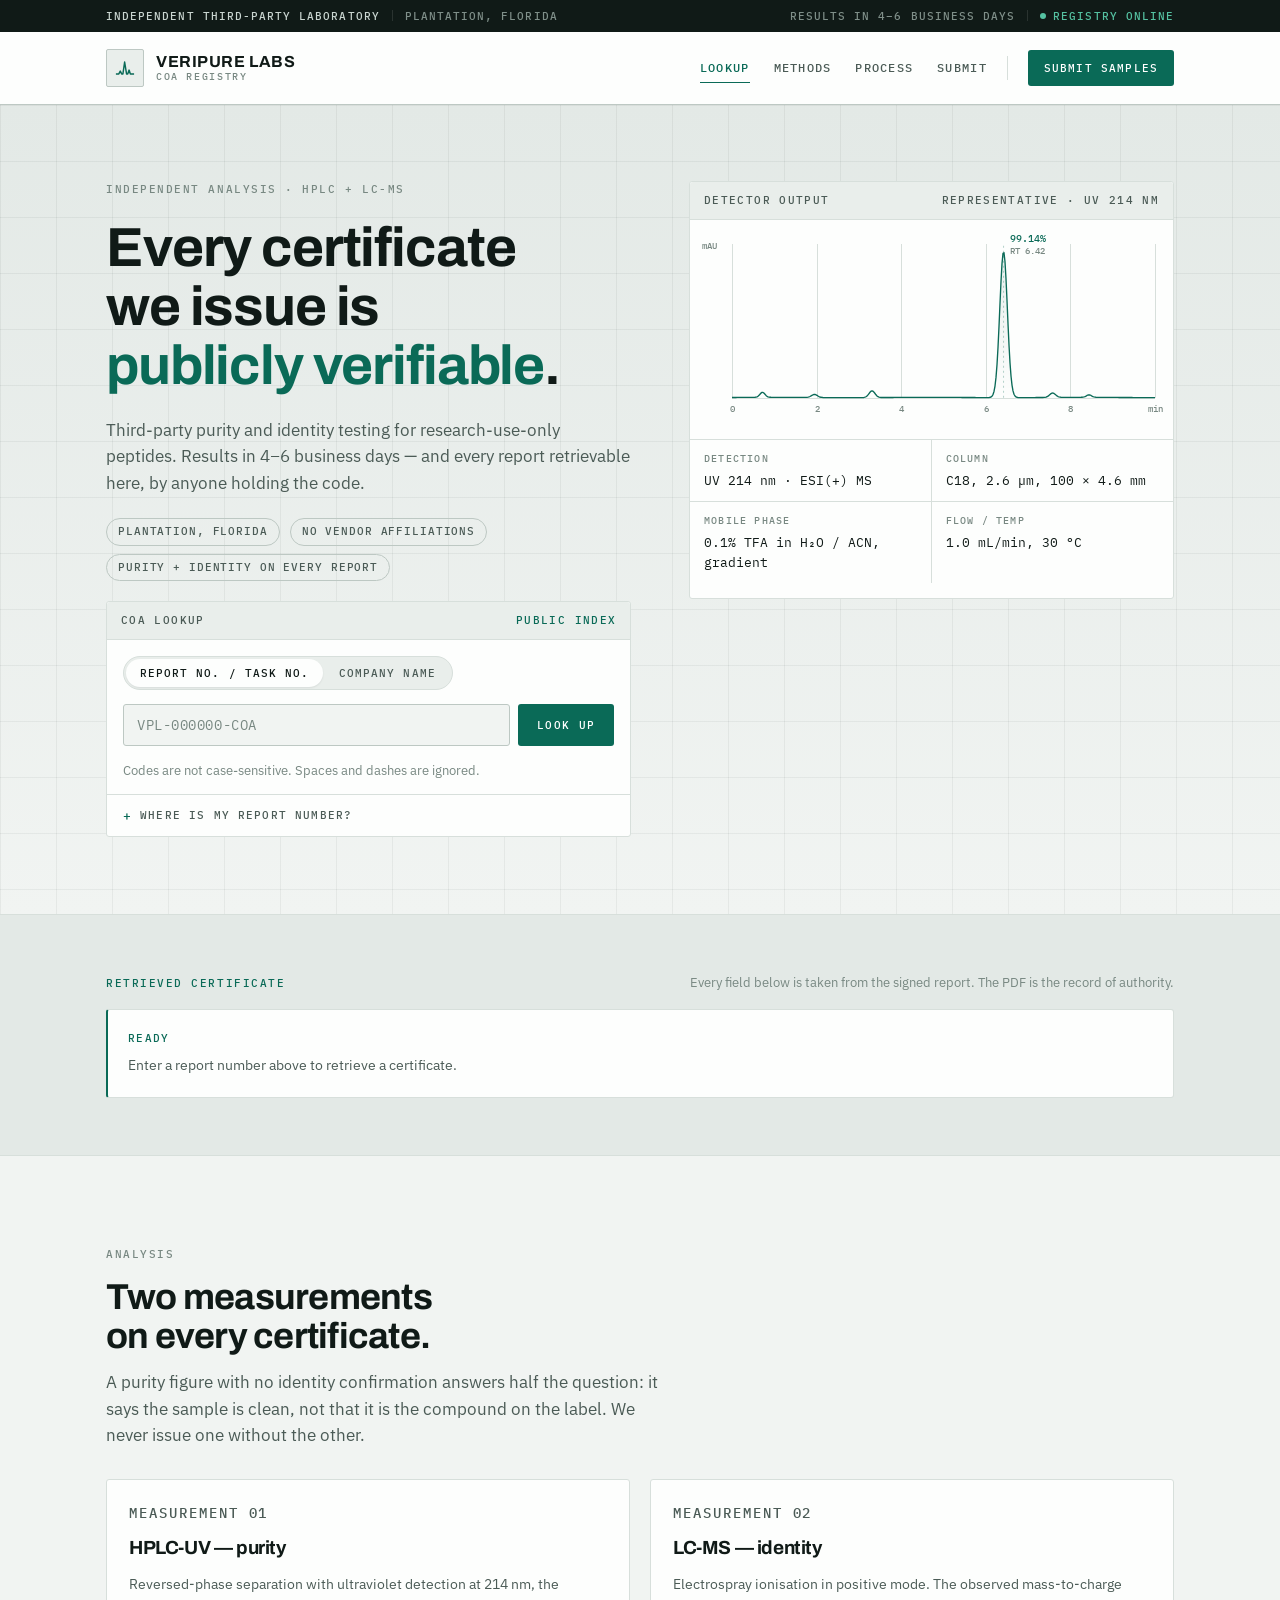
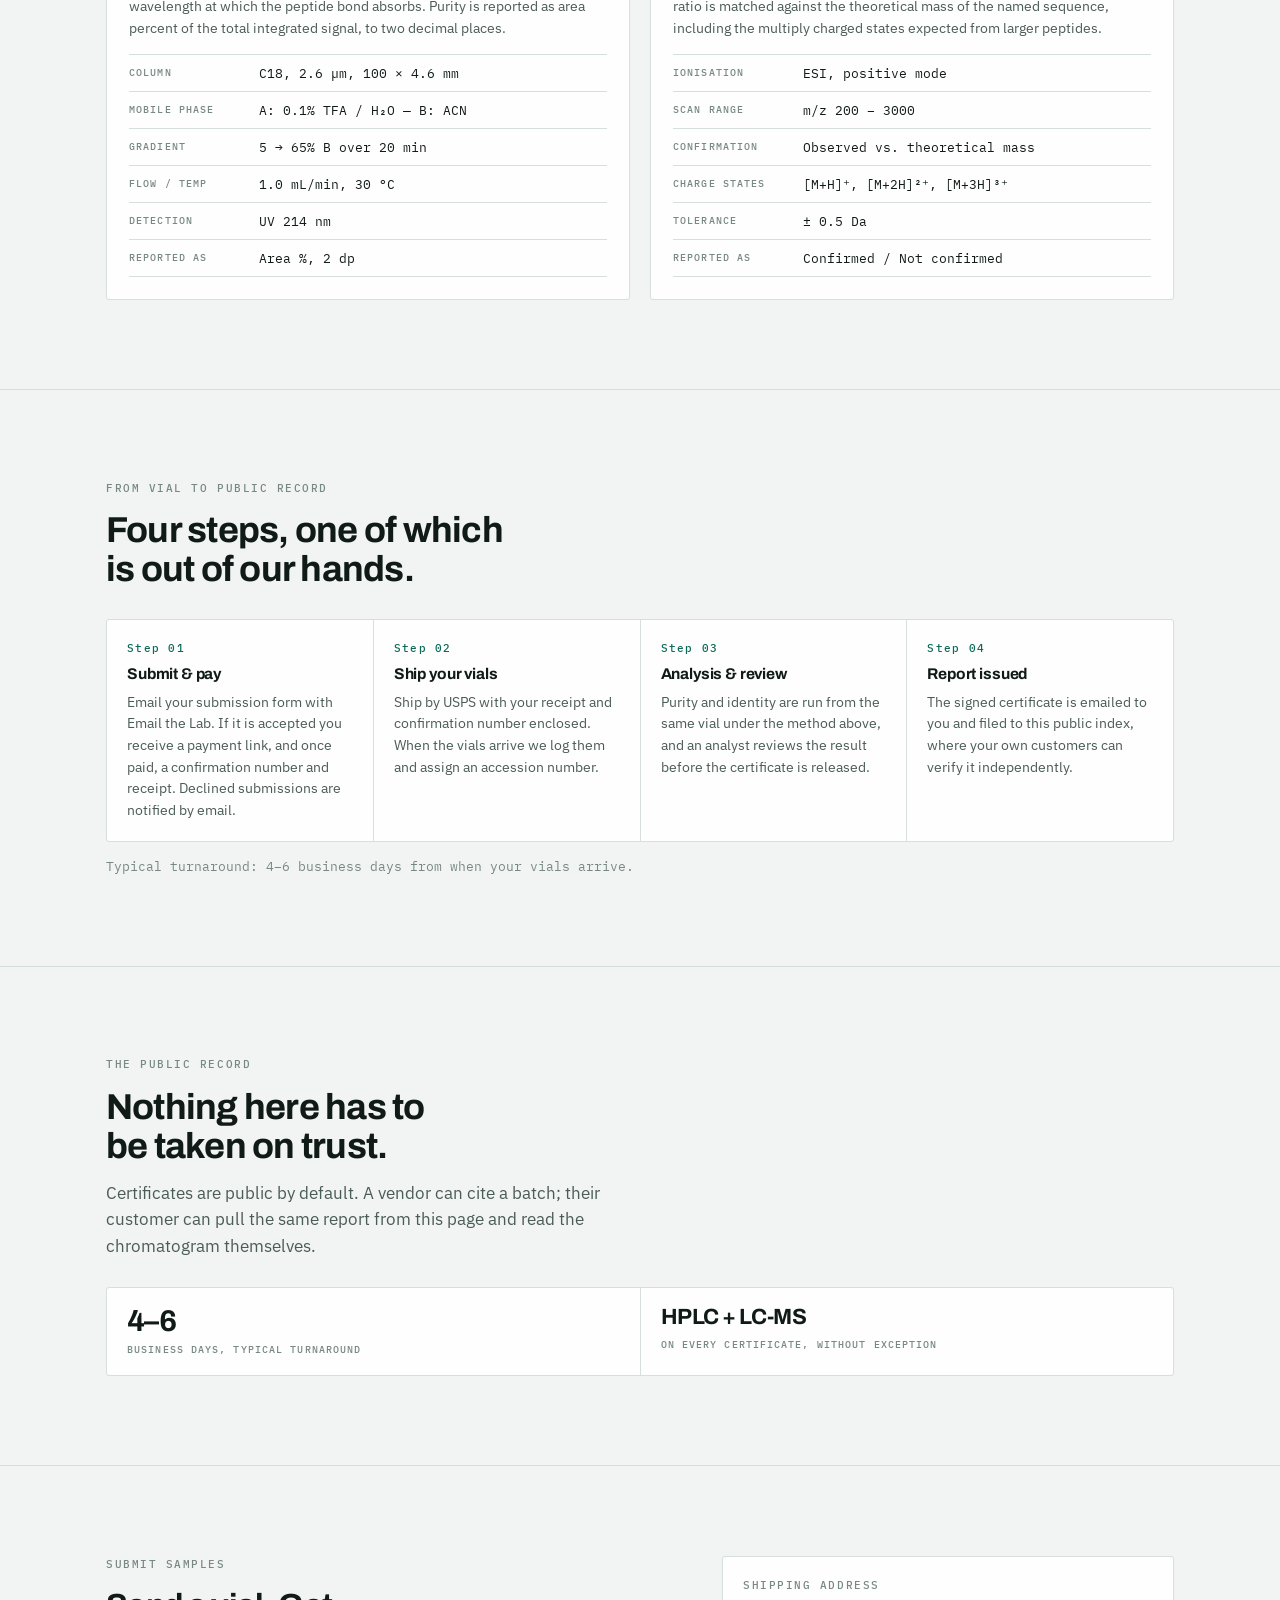
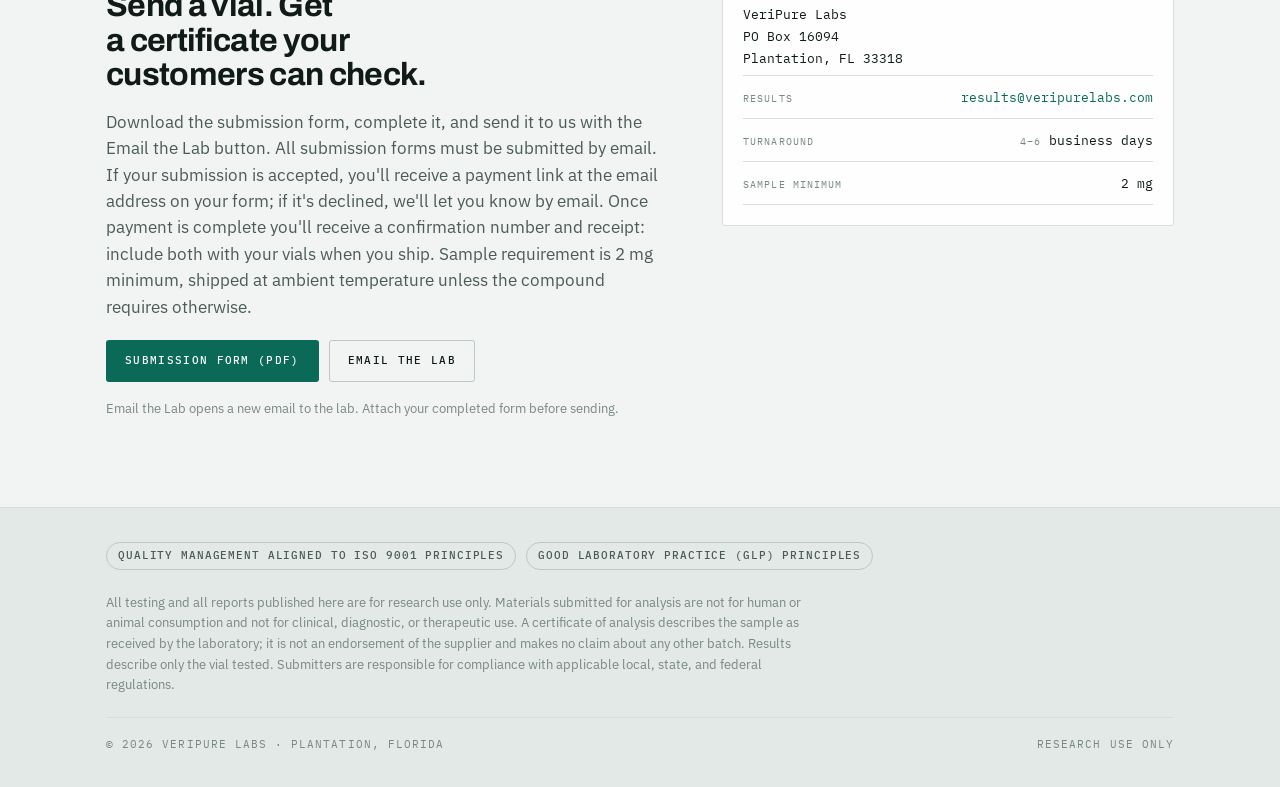
==== commit e389f94b: "Tell clients that declined submissions are notified by email Accepted submissions receive a payment " ====
--- a/index.html
+++ b/index.html
@@ -258,7 +258,8 @@
         <span class="step-n">Step 01</span>
         <h4>Submit &amp; pay</h4>
         <p>Email your submission form with Email the Lab. If it is accepted you receive a
-           payment link, and once paid, a confirmation number and receipt.</p>
+           payment link, and once paid, a confirmation number and receipt. Declined submissions
+           are notified by email.</p>
       </div>
       <div class="step">
         <span class="step-n">Step 02</span>
@@ -328,7 +329,8 @@
       <p class="lede">
         Download the submission form, complete it, and send it to us with the Email the Lab
         button. All submission forms must be submitted by email. If your submission is accepted,
-        you'll receive a payment link at the email address on your form. Once payment is complete
+        you'll receive a payment link at the email address on your form; if it's declined, we'll
+        let you know by email. Once payment is complete
         you'll receive a confirmation number and receipt: include both with your vials when you
         ship. Sample requirement is 2 mg minimum, shipped at ambient temperature unless the
         compound requires otherwise.
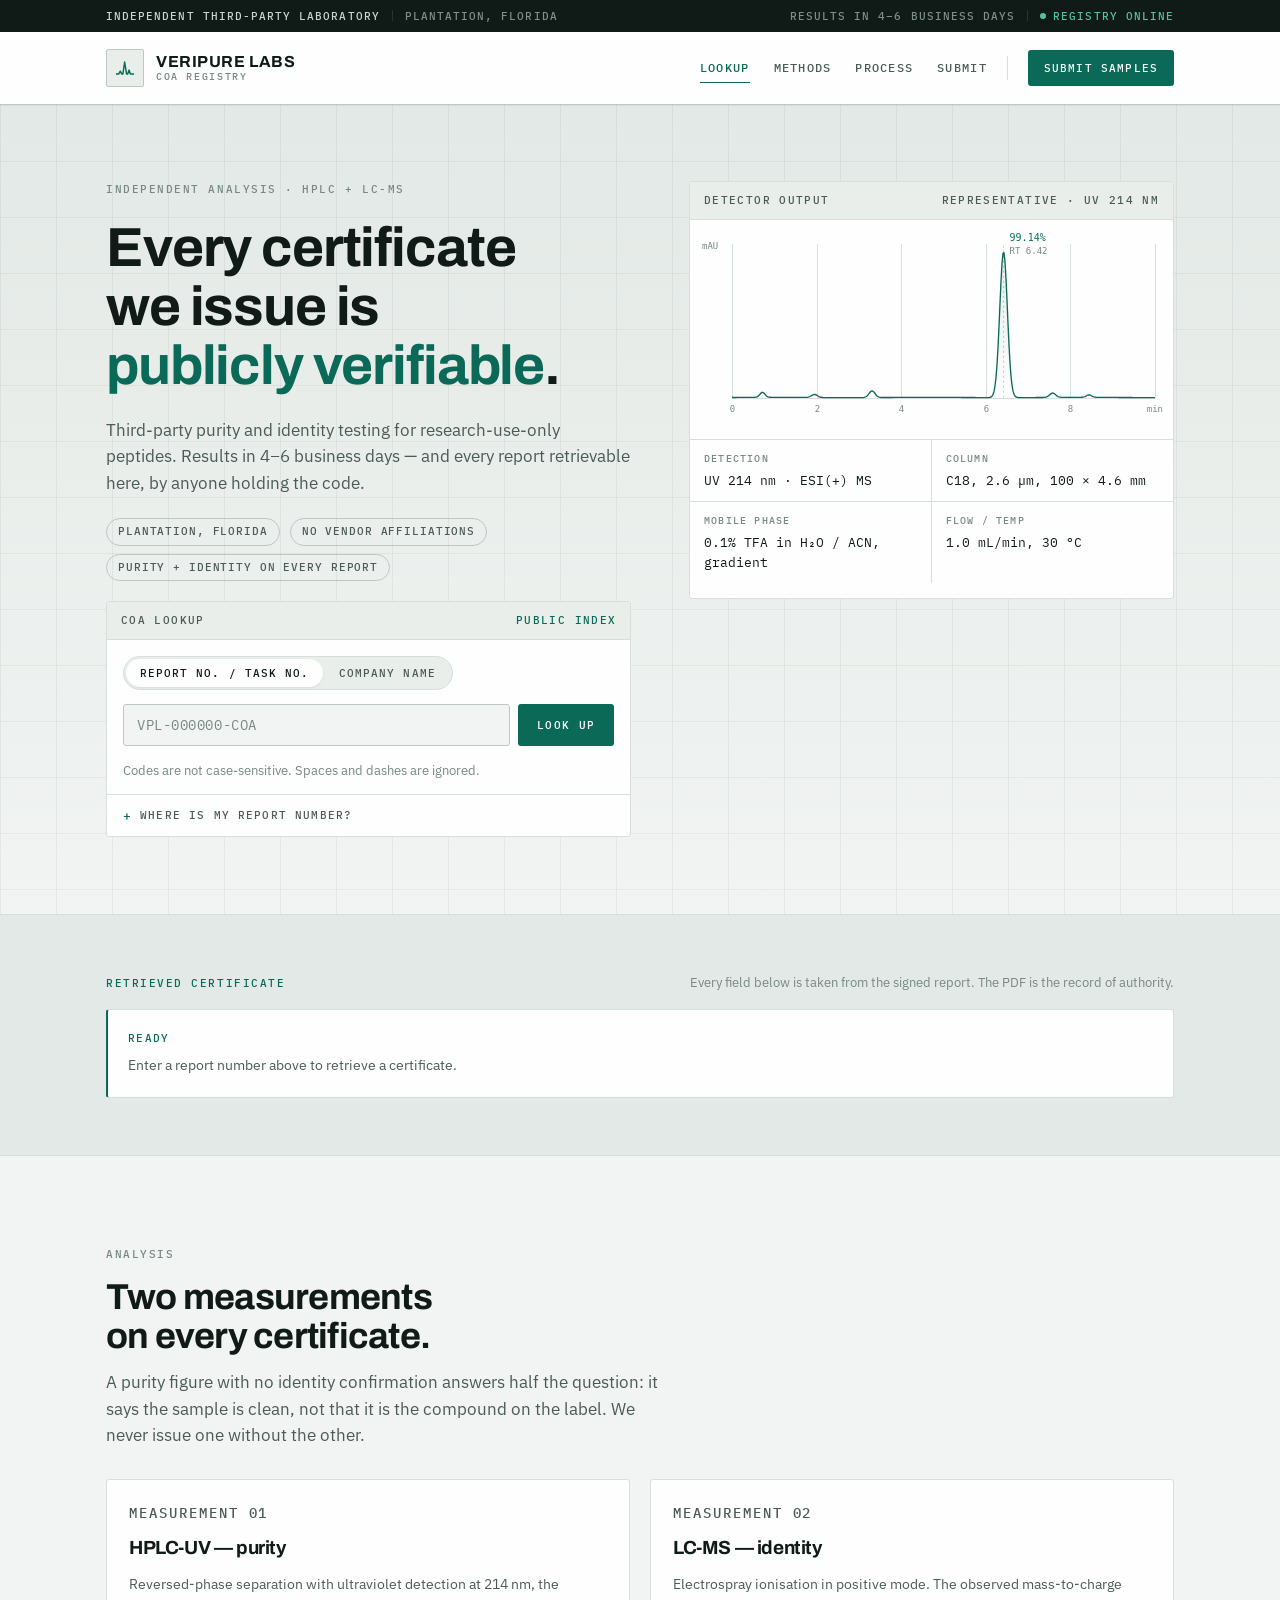
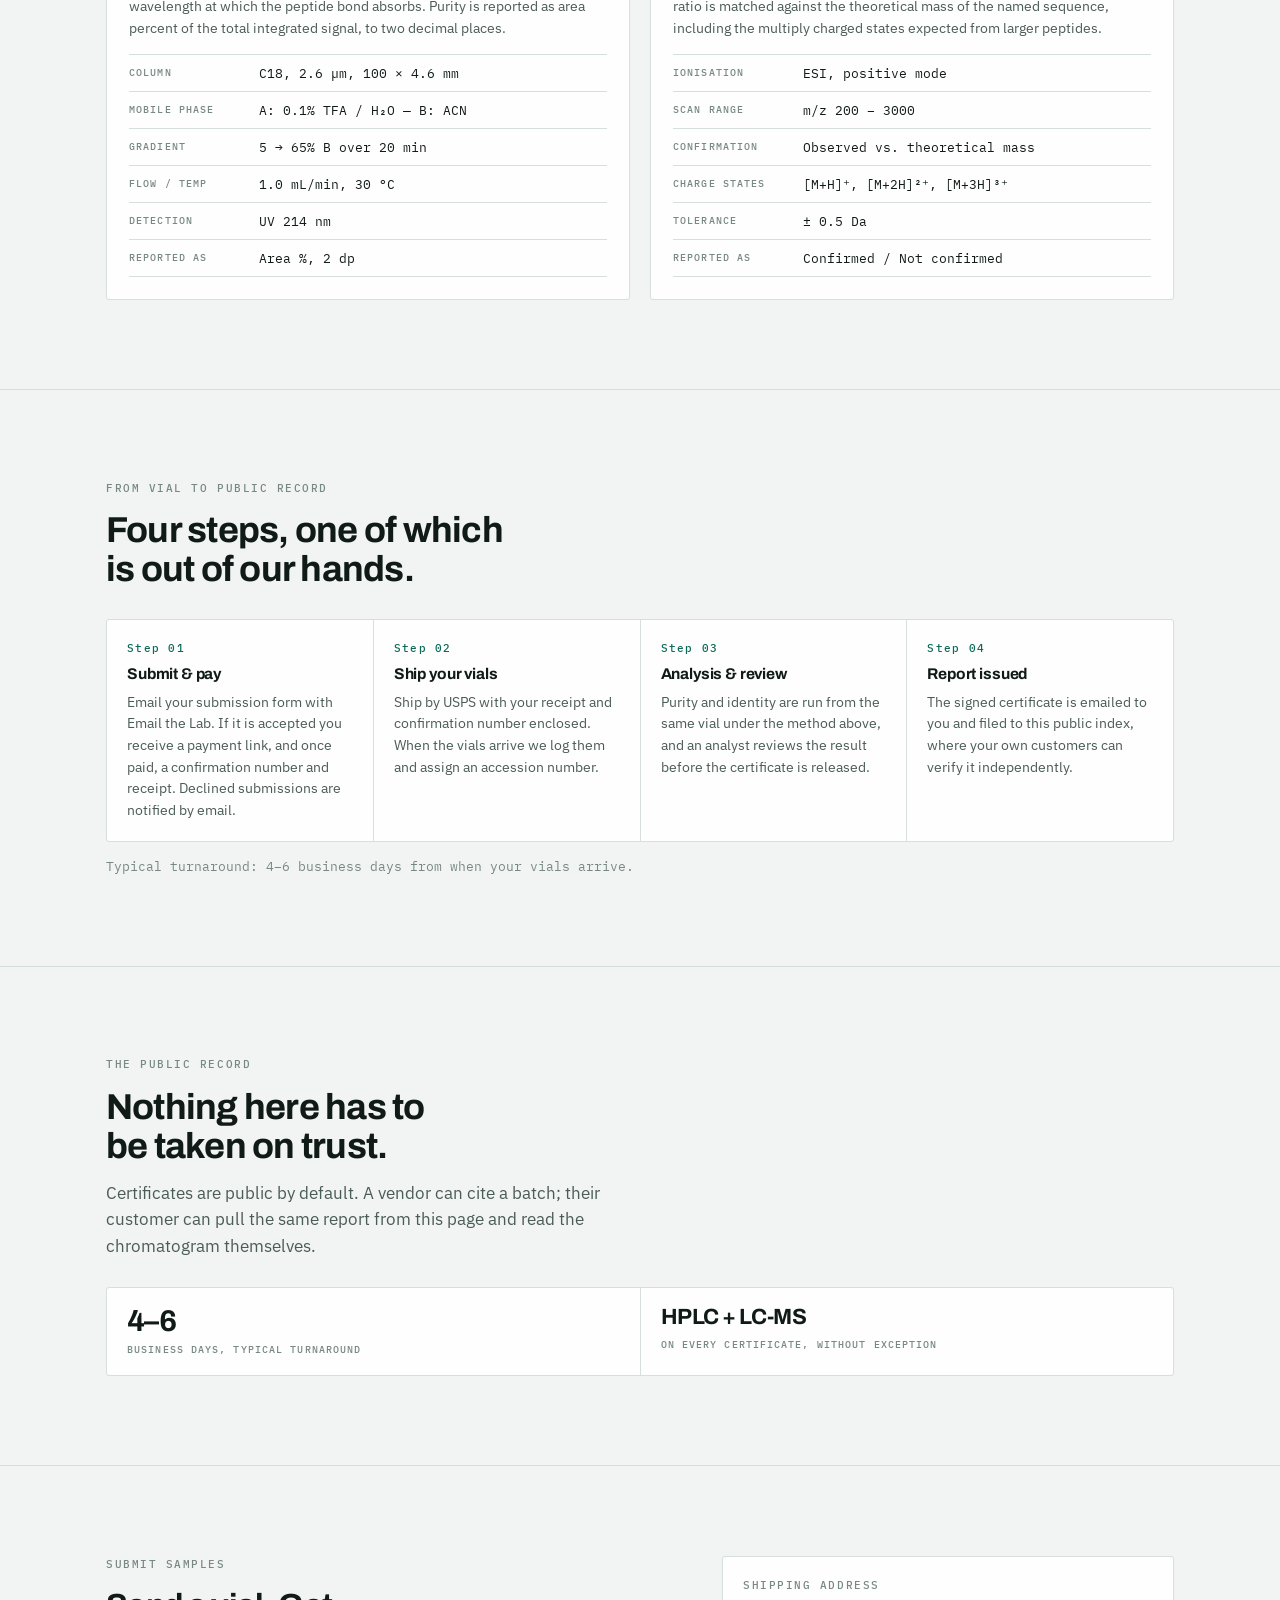
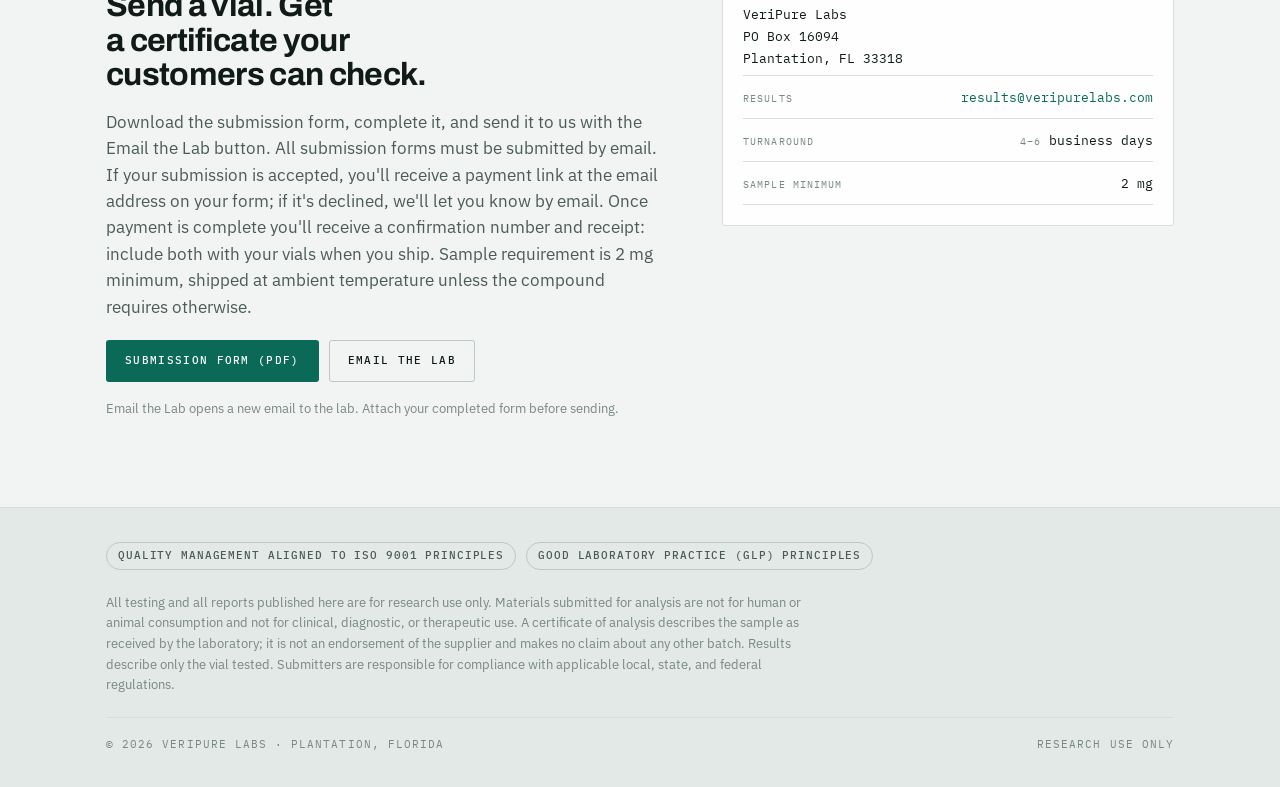
==== commit 3ffe9cd2: "Make company search results compact and clearly clickable The results header was a large title block" ====
--- a/index.html
+++ b/index.html
@@ -10,7 +10,7 @@
 <link rel="stylesheet" href="https://fonts.googleapis.com/css2?family=Archivo:wght@600;700&family=IBM+Plex+Mono:wght@400;500&family=IBM+Plex+Sans:wght@400;500&display=swap">
 <!-- ?v= is a cache buster: bump it whenever styles.css, app.js or config.js
      changes, or returning visitors keep the stale copy for up to 10 minutes -->
-<link rel="stylesheet" href="assets/styles.css?v=9">
+<link rel="stylesheet" href="assets/styles.css?v=10">
 </head>
 <body>
 
@@ -381,8 +381,8 @@
   </div>
 </footer>
 
-<script src="config.js?v=9"></script>
-<script src="assets/app.js?v=9"></script>
+<script src="config.js?v=10"></script>
+<script src="assets/app.js?v=10"></script>
 <script>
   document.getElementById("year").textContent = new Date().getFullYear();
   var m2 = document.getElementById("mailto2");
--- a/assets/styles.css
+++ b/assets/styles.css
@@ -1077,45 +1077,101 @@
 
 /* Company result list */
 
+.hits-head {
+  display: flex;
+  align-items: center;
+  justify-content: space-between;
+  flex-wrap: wrap;
+  gap: 6px 20px;
+  padding: 12px 20px;
+  background: var(--surface-2);
+  border-bottom: 1px solid var(--rule);
+  border-radius: var(--r) var(--r) 0 0;
+}
+
+.hits-title { display: flex; align-items: baseline; gap: 10px; min-width: 0; }
+.hits-title h3 { font-size: 18px; letter-spacing: -0.01em; }
+
+.hits-count {
+  font-family: var(--mono);
+  font-size: 11px;
+  letter-spacing: 0.05em;
+  color: var(--ink-3);
+}
+
 .hits { display: grid; }
 
 .hit {
   display: grid;
-  grid-template-columns: minmax(0, 1.2fr) minmax(0, 1fr) auto auto;
-  gap: 16px;
+  grid-template-columns: minmax(0, 1.6fr) minmax(0, 0.7fr) minmax(0, 0.9fr) auto;
+  gap: 12px 24px;
   align-items: center;
-  width: 100%;
-  text-align: left;
-  background: var(--surface);
-  border: 0;
+  padding: 14px 20px;
   border-bottom: 1px solid var(--rule);
-  padding: 14px 20px;
   cursor: pointer;
-  font: inherit;
-  color: inherit;
-  transition: background 0.12s;
-}
-
-.hit:hover { background: var(--signal-soft); }
+  transition: background 0.12s, box-shadow 0.12s;
+}
+
 .hit:last-child { border-bottom: 0; }
 
-.hit-compound { font-weight: 500; font-size: 14.5px; }
-
-.hit-meta,
-.hit-purity,
+.hit:hover {
+  background: var(--signal-soft);
+  box-shadow: inset 3px 0 0 var(--signal);
+}
+
+.hit-main, .hit-stat { display: grid; gap: 3px; min-width: 0; }
+
+/* Values share a line height so the labels above them line up across columns */
+.hit-purity, .hit-code { line-height: 20px; }
+
+.hit-compound {
+  font-family: var(--display);
+  font-weight: 600;
+  font-size: 16px;
+  letter-spacing: -0.01em;
+}
+
+.hit-meta {
+  font-family: var(--mono);
+  font-size: 11.5px;
+  color: var(--ink-3);
+  font-variant-numeric: tabular-nums;
+}
+
+.hit-label {
+  font-family: var(--mono);
+  font-size: 9.5px;
+  font-weight: 500;
+  letter-spacing: 0.12em;
+  text-transform: uppercase;
+  color: var(--ink-3);
+}
+
+.hit-purity {
+  font-family: var(--mono);
+  font-size: 15px;
+  font-weight: 500;
+  color: var(--signal);
+  font-variant-numeric: tabular-nums;
+}
+
 .hit-code {
   font-family: var(--mono);
-  font-size: 12px;
-  color: var(--ink-2);
-  font-variant-numeric: tabular-nums;
-}
-
-.hit-purity { color: var(--signal); text-align: right; }
-.hit-code { color: var(--ink-3); letter-spacing: 0.05em; }
-
-@media (max-width: 720px) {
-  .hit { grid-template-columns: 1fr auto; gap: 4px 12px; }
-  .hit-code { grid-column: 1 / -1; }
+  font-size: 12.5px;
+  letter-spacing: 0.04em;
+  color: var(--ink);
+  overflow-wrap: anywhere;
+}
+
+.hit-actions { display: flex; gap: 8px; justify-content: flex-end; }
+
+.hit-open span { display: inline-block; transition: transform 0.15s; }
+.hit:hover .hit-open span { transform: translateX(3px); }
+
+@media (max-width: 760px) {
+  .hit { grid-template-columns: minmax(0, 1fr) minmax(0, 1fr); gap: 10px 16px; }
+  .hit-main, .hit-actions { grid-column: 1 / -1; }
+  .hit-actions .btn { flex: 1; justify-content: center; }
 }
 
 /* Empty / not-found */
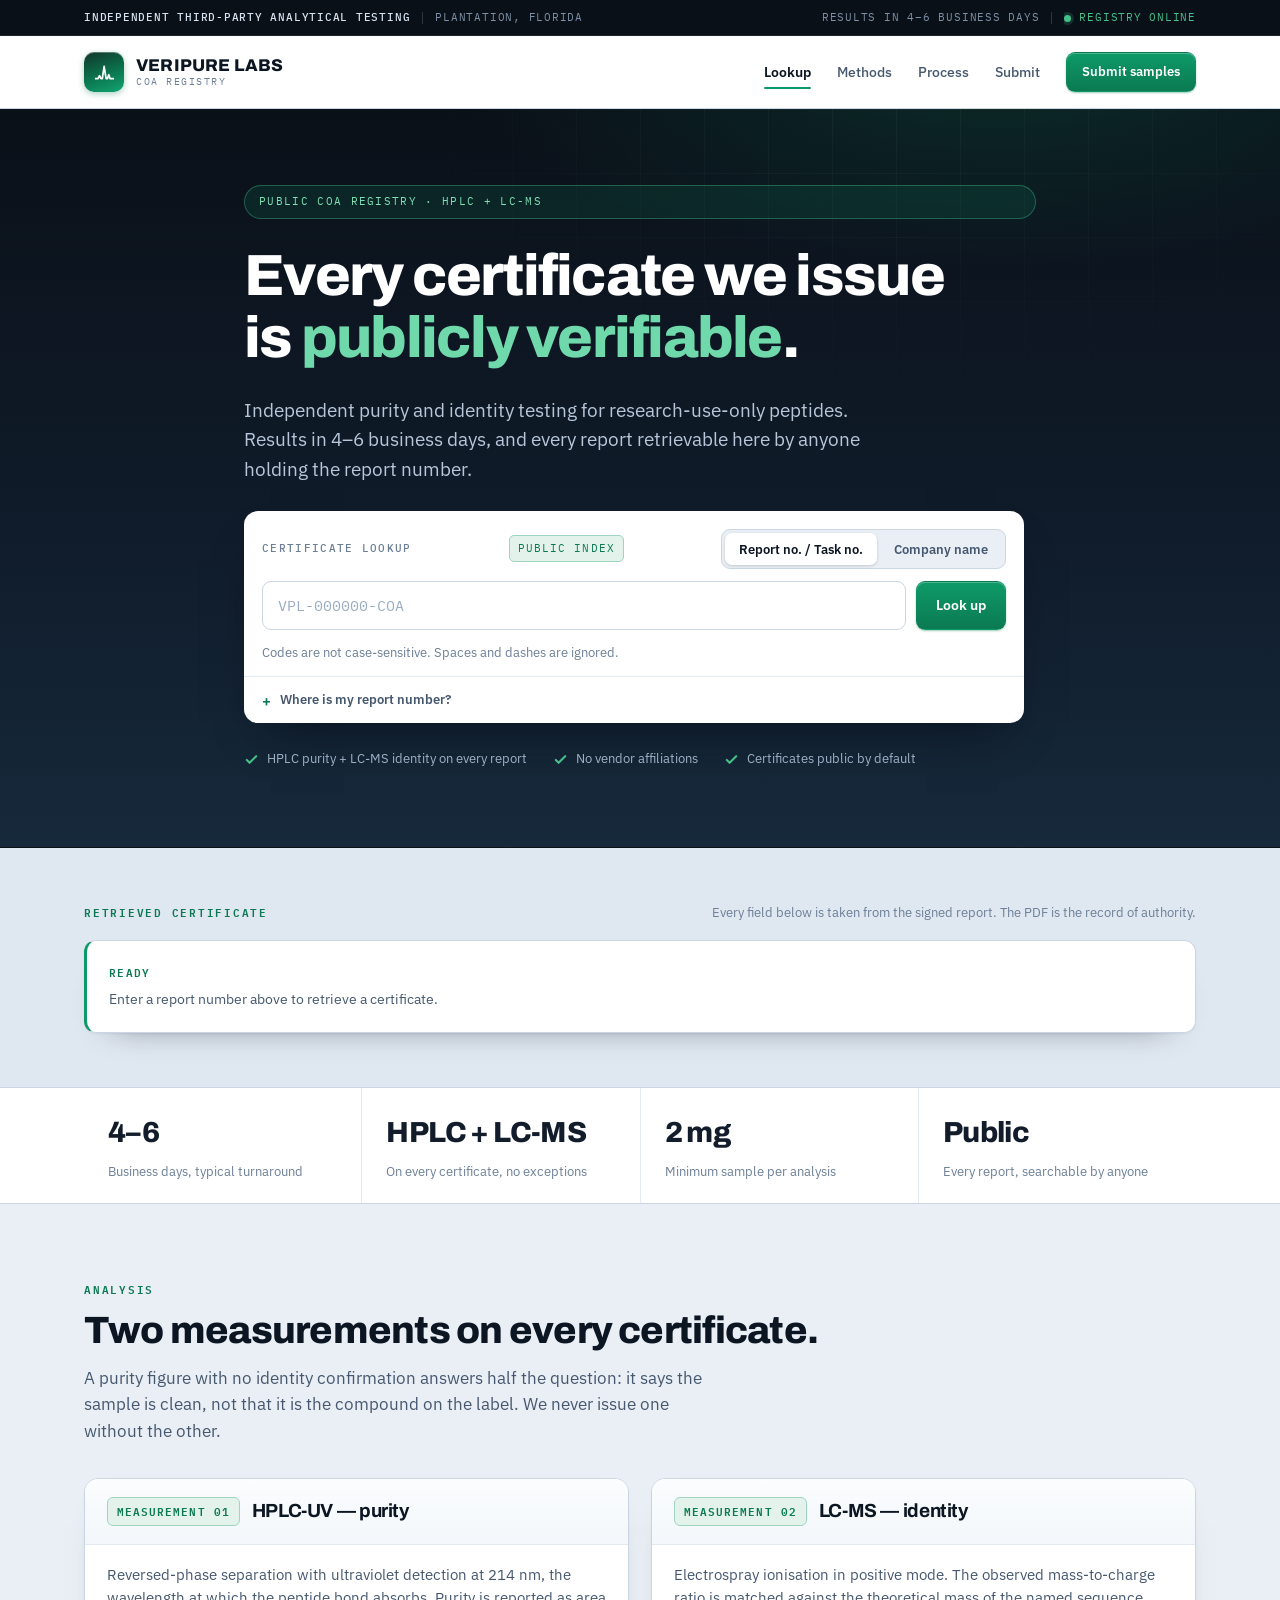
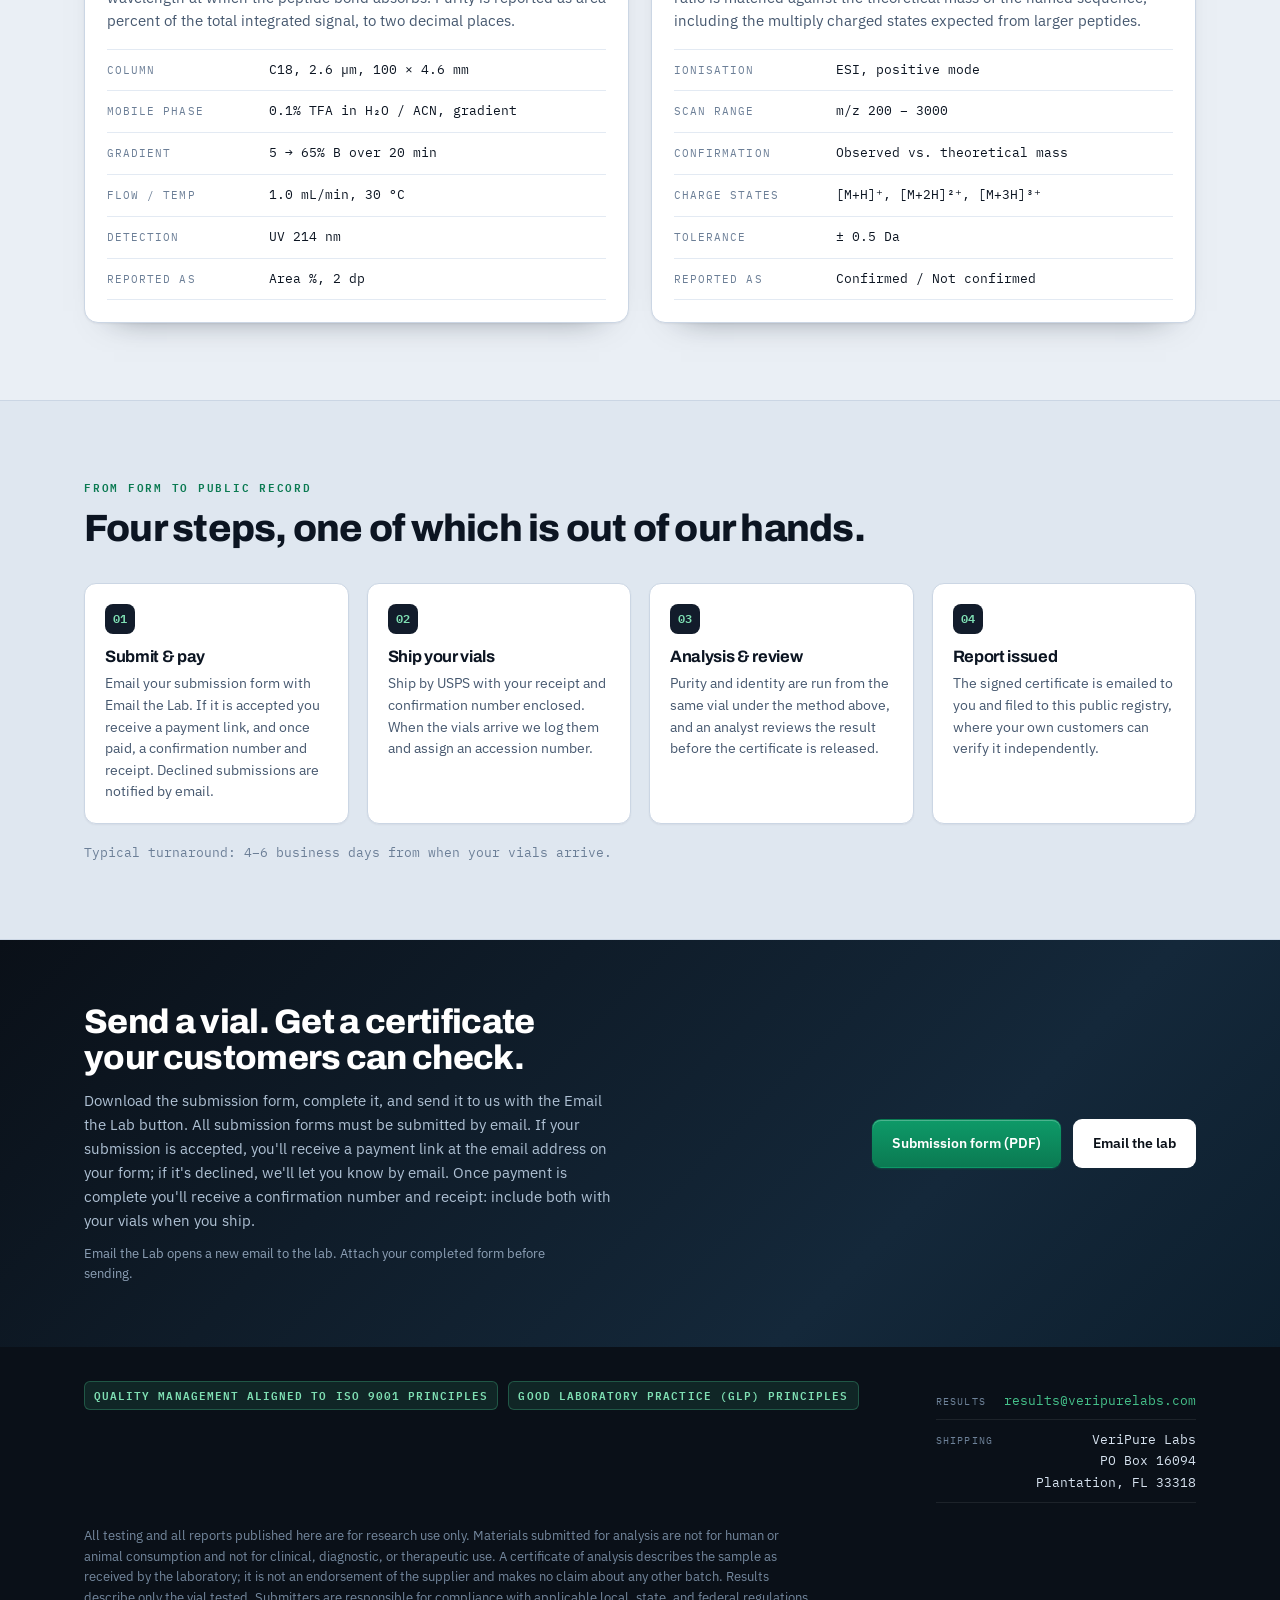
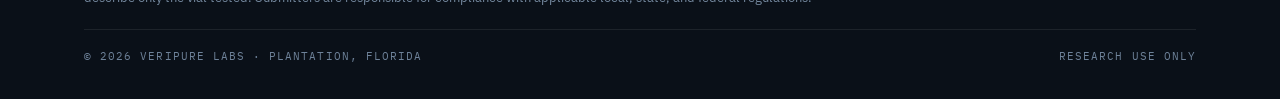
==== commit 64e4c282: "Rebuild the site with a higher-contrast, less flat design The page sat in one narrow band of greys, " ====
--- a/index.html
+++ b/index.html
@@ -7,10 +7,10 @@
 <meta name="description" content="Independent HPLC purity and LC-MS identity testing for research-use-only peptides. Look up any certificate of analysis by report number, task number, or company name.">
 <link rel="preconnect" href="https://fonts.googleapis.com">
 <link rel="preconnect" href="https://fonts.gstatic.com" crossorigin>
-<link rel="stylesheet" href="https://fonts.googleapis.com/css2?family=Archivo:wght@600;700&family=IBM+Plex+Mono:wght@400;500&family=IBM+Plex+Sans:wght@400;500&display=swap">
+<link rel="stylesheet" href="https://fonts.googleapis.com/css2?family=Archivo:wght@500;600;700;800&family=IBM+Plex+Mono:wght@400;500;600&family=IBM+Plex+Sans:wght@400;500;600&display=swap">
 <!-- ?v= is a cache buster: bump it whenever styles.css, app.js or config.js
      changes, or returning visitors keep the stale copy for up to 10 minutes -->
-<link rel="stylesheet" href="assets/styles.css?v=10">
+<link rel="stylesheet" href="assets/styles.css?v=11">
 </head>
 <body>
 
@@ -20,9 +20,9 @@
   <div class="utility">
     <div class="wrap utility-inner">
       <div class="utility-side">
-        <span>Independent third-party laboratory</span>
+        <b>Independent third-party analytical testing</b>
         <span class="utility-sep" aria-hidden="true"></span>
-        <span class="utility-dim" data-cfg="location">Plantation, Florida</span>
+        <span class="utility-dim utility-drop" data-cfg="location">Plantation, Florida</span>
       </div>
       <div class="utility-side">
         <span class="utility-dim utility-drop">Results in
@@ -30,7 +30,7 @@
         <span class="utility-sep utility-drop" aria-hidden="true"></span>
         <span class="utility-live">
           <i class="dot" id="index-dot" aria-hidden="true"></i>
-          <span id="index-status-text">Index loading</span>
+          <span id="index-status-text">Registry online</span>
         </span>
       </div>
     </div>
@@ -43,9 +43,9 @@
       <a class="wordmark" href="#top">
         <span class="wordmark-plate">
           <!-- Detector peak mark -->
-          <svg width="20" height="20" viewBox="0 0 22 22" fill="none" aria-hidden="true">
+          <svg width="21" height="21" viewBox="0 0 22 22" fill="none" aria-hidden="true">
             <path d="M1 17.5h3.2l1.6-3.1 1.5 3.1h1.4l1.9-13 2.1 13h1.3l1.5-4.2 1.4 4.2H21"
-                  stroke="currentColor" stroke-width="1.6" stroke-linejoin="round"/>
+                  stroke="currentColor" stroke-width="1.8" stroke-linejoin="round"/>
           </svg>
         </span>
         <span class="wordmark-lines">
@@ -62,8 +62,6 @@
           <a href="#submit">Submit</a>
         </nav>
 
-        <span class="bar-div" aria-hidden="true"></span>
-
         <a class="btn btn-primary btn-sm bar-cta" href="#submit">Submit samples</a>
 
         <button class="nav-toggle" id="nav-toggle" type="button"
@@ -83,92 +81,68 @@
 
 <section class="hero" id="top">
   <div class="wrap hero-inner">
-
-    <div class="hero-copy">
-      <p class="eyebrow">Independent analysis · HPLC + LC-MS</p>
-      <h1>Every certificate we issue is <em>publicly verifiable</em>.</h1>
-      <p class="lede">
-        Third-party purity and identity testing for research-use-only peptides.
-        Results in <span class="mono" data-cfg="figures.turnaround">4–6</span> business days — and
-        every report retrievable here, by anyone holding the code.
-      </p>
-      <div class="hero-facts">
-        <span class="chip" data-cfg="location">Plantation, Florida</span>
-        <span class="chip">No vendor affiliations</span>
-        <span class="chip">Purity + identity on every report</span>
-      </div>
-
-      <!-- Lookup instrument -->
-      <form class="panel lookup" id="lookup-form" autocomplete="off">
-        <div class="panel-bar">
-          <span>COA Lookup</span>
-          <span class="panel-bar-live" id="index-count">Index · loading</span>
-        </div>
-
-        <div class="lookup-body">
-          <div class="segmented" role="tablist" aria-label="Search by">
-            <button type="button" role="tab" data-mode="code" aria-selected="true">Report no. / Task no.</button>
-            <button type="button" role="tab" data-mode="company" aria-selected="false">Company name</button>
+    <span class="pill">Public COA registry · HPLC + LC-MS</span>
+    <h1>Every certificate we issue is <em>publicly verifiable</em>.</h1>
+    <p class="lede">
+      Independent purity and identity testing for research-use-only peptides.
+      Results in <span data-cfg="figures.turnaround">4–6</span> business days, and every
+      report retrievable here by anyone holding the report number.
+    </p>
+
+    <!-- Lookup instrument -->
+    <form class="finder" id="lookup-form" autocomplete="off">
+      <div class="finder-top">
+        <b>Certificate lookup</b>
+        <span class="finder-status" id="index-count">Public index</span>
+        <div class="segmented" role="tablist" aria-label="Search by">
+          <button type="button" role="tab" data-mode="code" aria-selected="true">Report no. / Task no.</button>
+          <button type="button" role="tab" data-mode="company" aria-selected="false">Company name</button>
+        </div>
+      </div>
+
+      <div class="field">
+        <input id="q" type="text" inputmode="text" spellcheck="false"
+               placeholder="VPL-000000-COA"
+               aria-label="Report number or task number">
+        <button class="btn btn-primary" type="button" id="lookup-btn">Look up</button>
+      </div>
+
+      <p class="hint" id="lookup-hint" aria-live="polite">Codes are not case-sensitive. Spaces and dashes are ignored.</p>
+
+      <details class="disclose">
+        <summary>Where is my report number?</summary>
+        <div class="disclose-body">
+          <ol class="steps-inline">
+            <li>Open your Certificate of Analysis PDF.</li>
+            <li>Find <code>Report Number</code> in the Report Information table at the top of the page.</li>
+            <li>Enter it above. Dashes are optional, and the Task Number on its own works too.</li>
+          </ol>
+          <div class="anatomy">
+            <p class="eyebrow" style="margin-bottom:10px">Anatomy of a report number</p>
+            <div class="anatomy-code">
+              <span class="anatomy-part">
+                <b>VPL</b>
+                <i>Lab<br>prefix</i>
+              </span>
+              <span class="anatomy-part">
+                <b>000000</b>
+                <i>Task<br>number</i>
+              </span>
+              <span class="anatomy-part">
+                <b>COA</b>
+                <i>Document<br>type</i>
+              </span>
+            </div>
           </div>
-
-          <div class="field">
-            <input id="q" type="text" inputmode="text" spellcheck="false"
-                   placeholder="VPL-000000-COA"
-                   aria-label="Report number or task number">
-            <button class="btn btn-primary" type="button" id="lookup-btn">Look up</button>
-          </div>
-
-          <p class="hint" id="lookup-hint" aria-live="polite">Codes are not case-sensitive. Spaces and dashes are ignored.</p>
-
-          <details class="disclose">
-            <summary>Where is my report number?</summary>
-            <div class="disclose-body">
-              <ol class="steps-inline">
-                <li>Open your Certificate of Analysis PDF.</li>
-                <li>Find <code>Report Number</code> in the Report Information table at the top of the page.</li>
-                <li>Enter it above. Dashes are optional, and the Task Number on its own works too.</li>
-              </ol>
-              <div class="anatomy">
-                <p class="eyebrow" style="margin-bottom:10px">Anatomy of a report number</p>
-                <div class="anatomy-code">
-                  <span class="anatomy-part">
-                    <b>VPL</b>
-                    <i>Lab<br>prefix</i>
-                  </span>
-                  <span class="anatomy-part">
-                    <b>000000</b>
-                    <i>Task<br>number</i>
-                  </span>
-                  <span class="anatomy-part">
-                    <b>COA</b>
-                    <i>Document<br>type</i>
-                  </span>
-                </div>
-              </div>
-            </div>
-          </details>
-        </div>
-      </form>
-    </div>
-
-    <!-- Instrument panel -->
-    <div class="panel">
-      <div class="panel-bar">
-        <span>Detector output</span>
-        <span>Representative · UV 214 nm</span>
-      </div>
-      <div class="trace-holder">
-        <canvas id="hero-trace" class="trace"
-                aria-label="Representative HPLC chromatogram: main peak at 6.42 minutes, 99.14 percent of integrated area, with four minor impurity peaks."></canvas>
-      </div>
-      <dl class="readout">
-        <div><dt>Detection</dt><dd data-cfg="method.detection">UV 214 nm · ESI(+) MS</dd></div>
-        <div><dt>Column</dt><dd data-cfg="method.column">C18, 2.6 µm, 100 × 4.6 mm</dd></div>
-        <div><dt>Mobile phase</dt><dd data-cfg="method.mobilePhase">0.1% TFA in H₂O / ACN, gradient</dd></div>
-        <div><dt>Flow / temp</dt><dd data-cfg="method.flow">1.0 mL/min, 30 °C</dd></div>
-      </dl>
-    </div>
-
+        </div>
+      </details>
+    </form>
+
+    <div class="cred">
+      <span><svg width="15" height="15" viewBox="0 0 16 16" fill="none" aria-hidden="true"><path d="M3 8.5l3 3 7-7" stroke="currentColor" stroke-width="2.2" stroke-linecap="round" stroke-linejoin="round"/></svg> HPLC purity + LC-MS identity on every report</span>
+      <span><svg width="15" height="15" viewBox="0 0 16 16" fill="none" aria-hidden="true"><path d="M3 8.5l3 3 7-7" stroke="currentColor" stroke-width="2.2" stroke-linecap="round" stroke-linejoin="round"/></svg> No vendor affiliations</span>
+      <span><svg width="15" height="15" viewBox="0 0 16 16" fill="none" aria-hidden="true"><path d="M3 8.5l3 3 7-7" stroke="currentColor" stroke-width="2.2" stroke-linecap="round" stroke-linejoin="round"/></svg> Certificates public by default</span>
+    </div>
   </div>
 </section>
 
@@ -179,12 +153,27 @@
 <section class="band result-band" id="result">
   <div class="wrap band-inner">
     <div class="result-head">
-      <p class="eyebrow eyebrow-signal">Retrieved certificate</p>
+      <p class="eyebrow">Retrieved certificate</p>
       <p class="hint">Every field below is taken from the signed report. The PDF is the record of authority.</p>
     </div>
     <div id="result-out" tabindex="-1"></div>
   </div>
 </section>
+
+<!-- ============================================================ -->
+<!-- Figures                                                       -->
+<!-- ============================================================ -->
+
+<div class="strip">
+  <div class="wrap">
+    <div class="strip-inner">
+      <div class="stat"><b data-cfg="figures.turnaround">4–6</b><span>Business days, typical turnaround</span></div>
+      <div class="stat"><b data-cfg="figures.methodsPerCoa">HPLC + LC-MS</b><span>On every certificate, no exceptions</span></div>
+      <div class="stat"><b>2 mg</b><span>Minimum sample per analysis</span></div>
+      <div class="stat"><b>Public</b><span>Every report, searchable by anyone</span></div>
+    </div>
+  </div>
+</div>
 
 <!-- ============================================================ -->
 <!-- Methods                                                       -->
@@ -193,50 +182,56 @@
 <section class="band" id="methods">
   <div class="wrap band-inner">
     <p class="eyebrow">Analysis</p>
-    <h2 style="font-size:clamp(25px,3.6vw,36px);max-width:22ch;margin-top:14px">
-      Two measurements on every certificate.
-    </h2>
-    <p class="lede" style="margin-top:14px">
+    <h2 class="h2">Two measurements on every certificate.</h2>
+    <p class="sub">
       A purity figure with no identity confirmation answers half the question: it says the
       sample is clean, not that it is the compound on the label. We never issue one without
       the other.
     </p>
 
-    <div class="two-col">
-      <div class="panel method-card">
-        <p class="eyebrow eyebrow-signal">Measurement 01</p>
-        <h3>HPLC-UV — purity</h3>
-        <p>
-          Reversed-phase separation with ultraviolet detection at 214 nm, the wavelength at
-          which the peptide bond absorbs. Purity is reported as area percent of the total
-          integrated signal, to two decimal places.
-        </p>
-        <dl class="spec">
-          <div class="spec-row"><dt>Column</dt><dd>C18, 2.6 µm, 100 × 4.6 mm</dd></div>
-          <div class="spec-row"><dt>Mobile phase</dt><dd>A: 0.1% TFA / H₂O — B: ACN</dd></div>
-          <div class="spec-row"><dt>Gradient</dt><dd>5 → 65% B over 20 min</dd></div>
-          <div class="spec-row"><dt>Flow / temp</dt><dd>1.0 mL/min, 30 °C</dd></div>
-          <div class="spec-row"><dt>Detection</dt><dd>UV 214 nm</dd></div>
-          <div class="spec-row"><dt>Reported as</dt><dd>Area %, 2 dp</dd></div>
-        </dl>
-      </div>
-
-      <div class="panel method-card">
-        <p class="eyebrow eyebrow-signal">Measurement 02</p>
-        <h3>LC-MS — identity</h3>
-        <p>
-          Electrospray ionisation in positive mode. The observed mass-to-charge ratio is
-          matched against the theoretical mass of the named sequence, including the multiply
-          charged states expected from larger peptides.
-        </p>
-        <dl class="spec">
-          <div class="spec-row"><dt>Ionisation</dt><dd>ESI, positive mode</dd></div>
-          <div class="spec-row"><dt>Scan range</dt><dd>m/z 200 – 3000</dd></div>
-          <div class="spec-row"><dt>Confirmation</dt><dd>Observed vs. theoretical mass</dd></div>
-          <div class="spec-row"><dt>Charge states</dt><dd>[M+H]⁺, [M+2H]²⁺, [M+3H]³⁺</dd></div>
-          <div class="spec-row"><dt>Tolerance</dt><dd>± 0.5 Da</dd></div>
-          <div class="spec-row"><dt>Reported as</dt><dd>Confirmed / Not confirmed</dd></div>
-        </dl>
+    <div class="cards">
+      <div class="card">
+        <div class="card-head">
+          <span class="chip">Measurement 01</span>
+          <h3>HPLC-UV — purity</h3>
+        </div>
+        <div class="card-body">
+          <p>
+            Reversed-phase separation with ultraviolet detection at 214 nm, the wavelength at
+            which the peptide bond absorbs. Purity is reported as area percent of the total
+            integrated signal, to two decimal places.
+          </p>
+          <dl class="spec">
+            <div><dt>Column</dt><dd data-cfg="method.column">C18, 2.6 µm, 100 × 4.6 mm</dd></div>
+            <div><dt>Mobile phase</dt><dd data-cfg="method.mobilePhase">0.1% TFA in H₂O / ACN, gradient</dd></div>
+            <div><dt>Gradient</dt><dd>5 → 65% B over 20 min</dd></div>
+            <div><dt>Flow / temp</dt><dd data-cfg="method.flow">1.0 mL/min, 30 °C</dd></div>
+            <div><dt>Detection</dt><dd>UV 214 nm</dd></div>
+            <div><dt>Reported as</dt><dd>Area %, 2 dp</dd></div>
+          </dl>
+        </div>
+      </div>
+
+      <div class="card">
+        <div class="card-head">
+          <span class="chip">Measurement 02</span>
+          <h3>LC-MS — identity</h3>
+        </div>
+        <div class="card-body">
+          <p>
+            Electrospray ionisation in positive mode. The observed mass-to-charge ratio is
+            matched against the theoretical mass of the named sequence, including the multiply
+            charged states expected from larger peptides.
+          </p>
+          <dl class="spec">
+            <div><dt>Ionisation</dt><dd>ESI, positive mode</dd></div>
+            <div><dt>Scan range</dt><dd>m/z 200 – 3000</dd></div>
+            <div><dt>Confirmation</dt><dd>Observed vs. theoretical mass</dd></div>
+            <div><dt>Charge states</dt><dd>[M+H]⁺, [M+2H]²⁺, [M+3H]³⁺</dd></div>
+            <div><dt>Tolerance</dt><dd>± 0.5 Da</dd></div>
+            <div><dt>Reported as</dt><dd>Confirmed / Not confirmed</dd></div>
+          </dl>
+        </div>
       </div>
     </div>
   </div>
@@ -246,112 +241,65 @@
 <!-- Process — a real sequence, so the numbering carries meaning   -->
 <!-- ============================================================ -->
 
-<section class="band" id="process">
+<section class="band band-alt" id="process">
   <div class="wrap band-inner">
-    <p class="eyebrow">From vial to public record</p>
-    <h2 style="font-size:clamp(25px,3.6vw,36px);max-width:24ch;margin-top:14px">
-      Four steps, one of which is out of our hands.
-    </h2>
-
-    <div class="process">
+    <p class="eyebrow">From form to public record</p>
+    <h2 class="h2">Four steps, one of which is out of our hands.</h2>
+
+    <div class="steps">
       <div class="step">
-        <span class="step-n">Step 01</span>
+        <i>01</i>
         <h4>Submit &amp; pay</h4>
         <p>Email your submission form with Email the Lab. If it is accepted you receive a
            payment link, and once paid, a confirmation number and receipt. Declined submissions
            are notified by email.</p>
       </div>
       <div class="step">
-        <span class="step-n">Step 02</span>
+        <i>02</i>
         <h4>Ship your vials</h4>
         <p>Ship by USPS with your receipt and confirmation number enclosed. When the vials
            arrive we log them and assign an accession number.</p>
       </div>
       <div class="step">
-        <span class="step-n">Step 03</span>
+        <i>03</i>
         <h4>Analysis &amp; review</h4>
         <p>Purity and identity are run from the same vial under the method above, and an
            analyst reviews the result before the certificate is released.</p>
       </div>
       <div class="step">
-        <span class="step-n">Step 04</span>
+        <i>04</i>
         <h4>Report issued</h4>
-        <p>The signed certificate is emailed to you and filed to this public index, where
+        <p>The signed certificate is emailed to you and filed to this public registry, where
            your own customers can verify it independently.</p>
       </div>
     </div>
 
-    <p class="hint mono" style="margin-top:14px">
+    <p class="hint mono" style="margin-top:18px">
       Typical turnaround: <span data-cfg="figures.turnaround">4–6</span> business days from when your vials arrive.
     </p>
   </div>
 </section>
 
 <!-- ============================================================ -->
-<!-- The public record                                             -->
-<!-- ============================================================ -->
-
-<section class="band">
-  <div class="wrap band-inner">
-    <p class="eyebrow">The public record</p>
-    <h2 style="font-size:clamp(25px,3.6vw,36px);max-width:26ch;margin-top:14px">
-      Nothing here has to be taken on trust.
-    </h2>
-    <p class="lede" style="margin-top:14px">
-      Certificates are public by default. A vendor can cite a batch; their customer can pull
-      the same report from this page and read the chromatogram themselves.
-    </p>
-
-    <div class="figures">
-      <div class="figure">
-        <b data-cfg="figures.turnaround">4–6</b>
-        <span>Business days, typical turnaround</span>
-      </div>
-      <div class="figure">
-        <b style="font-size:clamp(17px,2.4vw,22px)" data-cfg="figures.methodsPerCoa">HPLC + LC-MS</b>
-        <span>On every certificate, without exception</span>
-      </div>
-    </div>
-  </div>
-</section>
-
-<!-- ============================================================ -->
 <!-- Submit                                                        -->
 <!-- ============================================================ -->
 
-<section class="band" id="submit">
-  <div class="wrap band-inner submit-grid">
-    <div style="display:grid;gap:16px;align-content:start">
-      <p class="eyebrow">Submit samples</p>
-      <h2 style="font-size:clamp(23px,3.2vw,32px);max-width:20ch">
-        Send a vial. Get a certificate your customers can check.
-      </h2>
-      <p class="lede">
+<section class="cta" id="submit">
+  <div class="wrap cta-inner">
+    <div class="cta-copy">
+      <h2>Send a vial. Get a certificate your customers can check.</h2>
+      <p>
         Download the submission form, complete it, and send it to us with the Email the Lab
         button. All submission forms must be submitted by email. If your submission is accepted,
         you'll receive a payment link at the email address on your form; if it's declined, we'll
-        let you know by email. Once payment is complete
-        you'll receive a confirmation number and receipt: include both with your vials when you
-        ship. Sample requirement is 2 mg minimum, shipped at ambient temperature unless the
-        compound requires otherwise.
+        let you know by email. Once payment is complete you'll receive a confirmation number and
+        receipt: include both with your vials when you ship.
       </p>
-      <div style="display:flex;gap:10px;flex-wrap:wrap;margin-top:4px">
-        <a class="btn btn-primary" href="assets/forms/VeriPure-Sample-Submission-Form.pdf" id="form-link" target="_blank" rel="noopener">Submission form (PDF)</a>
-        <a class="btn btn-ghost" href="#" id="mailto">Email the lab</a>
-      </div>
-      <p class="hint">Email the Lab opens a new email to the lab. Attach your completed form before sending.</p>
-    </div>
-
-    <div class="panel" style="padding:20px">
-      <p class="eyebrow">Shipping address</p>
-      <address class="addr" id="address" style="margin-top:10px">
-        VeriPure Labs<br>PO Box 16094<br>Plantation, FL 33318
-      </address>
-      <div class="contact-list">
-        <div class="contact-row"><span>Results</span><a href="#" id="mailto2" data-cfg="email">results@example-lab.com</a></div>
-        <div class="contact-row"><span>Turnaround</span><span style="color:var(--ink);text-transform:none;letter-spacing:0;font-size:12.5px"><span data-cfg="figures.turnaround">4–6</span> business days</span></div>
-        <div class="contact-row"><span>Sample minimum</span><span style="color:var(--ink);text-transform:none;letter-spacing:0;font-size:12.5px">2 mg</span></div>
-      </div>
+      <p class="hint cta-hint">Email the Lab opens a new email to the lab. Attach your completed form before sending.</p>
+    </div>
+    <div class="cta-act">
+      <a class="btn btn-primary" href="assets/forms/VeriPure-Sample-Submission-Form.pdf" id="form-link" target="_blank" rel="noopener">Submission form (PDF)</a>
+      <a class="btn btn-light" href="#" id="mailto">Email the lab</a>
     </div>
   </div>
 </section>
@@ -362,9 +310,15 @@
 
 <footer class="foot">
   <div class="wrap foot-inner">
-    <div class="foot-quality" id="quality">
-      <span class="chip">Quality management aligned to ISO 9001 principles</span>
-      <span class="chip">Good Laboratory Practice (GLP) principles</span>
+    <div class="foot-top">
+      <div class="foot-quality" id="quality">
+        <span class="chip">Quality management aligned to ISO 9001 principles</span>
+        <span class="chip">Good Laboratory Practice (GLP) principles</span>
+      </div>
+      <div class="contact-list">
+        <div class="contact-row"><span>Results</span><a href="#" id="mailto2" data-cfg="email">results@veripurelabs.com</a></div>
+        <div class="contact-row"><span>Shipping</span><address class="addr" id="address">VeriPure Labs<br>PO Box 16094<br>Plantation, FL 33318</address></div>
+      </div>
     </div>
     <p class="disclaimer">
       All testing and all reports published here are for research use only. Materials
@@ -381,8 +335,8 @@
   </div>
 </footer>
 
-<script src="config.js?v=10"></script>
-<script src="assets/app.js?v=10"></script>
+<script src="config.js?v=11"></script>
+<script src="assets/app.js?v=11"></script>
 <script>
   document.getElementById("year").textContent = new Date().getFullYear();
   var m2 = document.getElementById("mailto2");
--- a/assets/styles.css
+++ b/assets/styles.css
@@ -1,283 +1,190 @@
 /* ==================================================================
    VeriPure Labs — COA registry
-   Tokens first, components second. Every colour comes from a token
-   so all three theme states (light / dark / explicit stamp) resolve
-   as a complete set.
+   A committed light design: contrast comes from the jump between
+   near-black chrome, a cool grey page and white cards. Every colour
+   is painted explicitly, so the page holds on any host background.
    ================================================================== */
 
 :root {
-  /* Neutrals, biased cool-green toward the accent */
-  --paper:        #F1F4F2;
-  --surface:      #FDFEFD;
-  --surface-2:    #E9EEEB;
-  --surface-sunk: #E3E9E6;
-
-  --ink:          #101A17;
-  --ink-2:        #4B5B56;
-  --ink-3:        #788882;
-
-  --rule:         #D7DFDB;
-  --rule-strong:  #BDC8C3;
-
-  /* One accent, carrying the trace and every control */
-  --signal:       #0A6A57;
-  --signal-ink:   #FFFFFF;
-  --signal-hover: #085646;
-  --signal-soft:  rgba(10, 106, 87, 0.09);
-  --signal-line:  rgba(10, 106, 87, 0.30);
-
-  /* Reserved strictly for "not found" */
-  --alert:        #A33520;
-  --alert-soft:   rgba(163, 53, 32, 0.08);
-
-  --grid-line:    rgba(16, 26, 23, 0.055);
-
-  /* Masthead: the inked utility strip is its own small palette, so the
-     header reads as a separate tier from the page in both themes */
-  --strip-bg:     #101A17;
-  --strip-ink:    #C9D5D0;
-  --strip-dim:    #7F8F89;
-  --strip-rule:   rgba(255, 255, 255, 0.11);
-  /* The accent is lifted here: the page-level viridian is too dark to read
-     at 10px on the inked strip */
-  --strip-signal: #55C2A2;
-  --header-shadow: 0 10px 26px -20px rgba(16, 26, 23, 0.55);
-
-  /* Type */
-  --display: "Archivo", "Helvetica Neue", Helvetica, Arial, sans-serif;
-  --body:    "IBM Plex Sans", "Segoe UI", system-ui, sans-serif;
-  --mono:    "IBM Plex Mono", ui-monospace, "SFMono-Regular", Consolas, monospace;
-
-  /* Metrics */
-  --page:    1180px;
-  --gutter:  clamp(20px, 5vw, 56px);
-  --band-py: clamp(52px, 7vw, 92px);
-  --r:       3px;
-}
-
-@media (prefers-color-scheme: dark) {
-  :root:not([data-theme="light"]) {
-    --paper:        #0B100F;
-    --surface:      #111917;
-    --surface-2:    #17211E;
-    --surface-sunk: #0E1514;
-
-    --ink:          #E8EEEB;
-    --ink-2:        #9CACA6;
-    --ink-3:        #74847E;
-
-    --rule:         #222E2A;
-    --rule-strong:  #313E39;
-
-    --signal:       #45B394;
-    --signal-ink:   #05130F;
-    --signal-hover: #62C6AA;
-    --signal-soft:  rgba(69, 179, 148, 0.12);
-    --signal-line:  rgba(69, 179, 148, 0.34);
-
-    --alert:        #E5795F;
-    --alert-soft:   rgba(229, 121, 95, 0.10);
-
-    --grid-line:    rgba(232, 238, 235, 0.05);
-
-    /* Inverted the other way: the strip sits *below* the page ground */
-    --strip-bg:     #050908;
-    --strip-ink:    #A3B3AD;
-    --strip-dim:    #6C7C76;
-    --strip-rule:   rgba(255, 255, 255, 0.07);
-    --strip-signal: #45B394;
-    --header-shadow: 0 10px 26px -20px rgba(0, 0, 0, 0.9);
-  }
-}
-
-:root[data-theme="dark"] {
-  --paper:        #0B100F;
-  --surface:      #111917;
-  --surface-2:    #17211E;
-  --surface-sunk: #0E1514;
-
-  --ink:          #E8EEEB;
-  --ink-2:        #9CACA6;
-  --ink-3:        #74847E;
-
-  --rule:         #222E2A;
-  --rule-strong:  #313E39;
-
-  --signal:       #45B394;
-  --signal-ink:   #05130F;
-  --signal-hover: #62C6AA;
-  --signal-soft:  rgba(69, 179, 148, 0.12);
-  --signal-line:  rgba(69, 179, 148, 0.34);
-
-  --alert:        #E5795F;
-  --alert-soft:   rgba(229, 121, 95, 0.10);
-
-  --grid-line:    rgba(232, 238, 235, 0.05);
-
-  --strip-bg:     #050908;
-  --strip-ink:    #A3B3AD;
-  --strip-dim:    #6C7C76;
-  --strip-rule:   rgba(255, 255, 255, 0.07);
-  --strip-signal: #45B394;
-  --header-shadow: 0 10px 26px -20px rgba(0, 0, 0, 0.9);
-}
-
-/* ------------------------------------------------------------------
-   Base
-   ------------------------------------------------------------------ */
+  --ink:        #0A1018;
+  --ink-2:      #121C2B;
+  --ink-3:      #1B2838;
+
+  --page:       #EAEFF5;
+  --page-2:     #DFE7F0;
+  --card:       #FFFFFF;
+
+  --line:       #CBD6E4;
+  --line-soft:  #E3EAF3;
+
+  --text:       #0C1522;
+  --text-2:     #46586F;
+  --text-3:     #6C7F97;
+
+  --green:      #0B7A52;
+  --green-2:    #0E9A68;
+  --green-3:    #45C08A;
+  --green-soft: #E3F3EC;
+  --green-line: #9FD4BE;
+
+  --alert:      #9A3412;
+  --alert-soft: #FBEAE2;
+
+  --sans: "IBM Plex Sans", "Segoe UI", system-ui, sans-serif;
+  --disp: "Archivo", "Helvetica Neue", Arial, sans-serif;
+  --mono: "IBM Plex Mono", ui-monospace, Consolas, monospace;
+
+  /* Aliases the result-card chromatogram reads via getComputedStyle.
+     Literal values, because the canvas cannot resolve a nested var(). */
+  --signal:      #0E9A68;
+  --signal-soft: rgba(14, 154, 104, 0.12);
+  --signal-line: rgba(14, 154, 104, 0.38);
+  --rule:        #E3EAF3;
+  --ink-3:       #6C7F97;
+
+  --page-w: 1200px;
+  --gutter: clamp(18px, 4vw, 44px);
+  --band-py: clamp(48px, 6vw, 78px);
+  --r: 12px;
+  --shadow-card: 0 1px 2px rgba(12, 21, 34, 0.05), 0 18px 34px -30px rgba(12, 21, 34, 0.7);
+}
 
 *, *::before, *::after { box-sizing: border-box; }
-
 html { -webkit-text-size-adjust: 100%; }
 
 body {
   margin: 0;
-  background: var(--paper);
-  color: var(--ink);
-  font-family: var(--body);
+  background: var(--page);
+  color: var(--text);
+  font-family: var(--sans);
   font-size: 15px;
   line-height: 1.6;
   -webkit-font-smoothing: antialiased;
 }
 
 h1, h2, h3, h4 {
-  font-family: var(--display);
-  font-weight: 700;
-  letter-spacing: -0.021em;
+  font-family: var(--disp);
+  margin: 0;
   line-height: 1.08;
+  letter-spacing: -0.02em;
   text-wrap: balance;
+}
+
+p { margin: 0; }
+a { color: inherit; }
+
+:focus-visible { outline: 2px solid var(--green-2); outline-offset: 2px; border-radius: 3px; }
+
+.wrap { width: 100%; max-width: var(--page-w); margin: 0 auto; padding-inline: var(--gutter); }
+.mono { font-family: var(--mono); font-variant-numeric: tabular-nums; }
+
+.eyebrow {
+  font-family: var(--mono);
+  font-size: 11px;
+  font-weight: 600;
+  letter-spacing: 0.16em;
+  text-transform: uppercase;
+  color: var(--green);
   margin: 0;
 }
 
-p { margin: 0; }
-
-a { color: inherit; }
-
-:focus-visible {
-  outline: 2px solid var(--signal);
-  outline-offset: 2px;
-  border-radius: 1px;
-}
+.h2 { font-size: clamp(26px, 3.4vw, 38px); font-weight: 800; margin-top: 12px; }
+.sub { margin-top: 14px; color: var(--text-2); font-size: 16.5px; max-width: 62ch; }
+.hint { font-size: 12.5px; color: var(--text-3); }
+.hint a { color: var(--green); font-weight: 600; text-decoration: none; }
 
 /* ------------------------------------------------------------------
-   Shared primitives
+   Buttons
    ------------------------------------------------------------------ */
 
-.wrap {
-  width: 100%;
-  max-width: var(--page);
-  margin: 0 auto;
-  padding-inline: var(--gutter);
-}
-
-.band { border-bottom: 1px solid var(--rule); }
-.band-inner { padding-block: var(--band-py); }
-
-.eyebrow {
+.btn {
+  display: inline-flex;
+  align-items: center;
+  gap: 8px;
+  border: 1px solid transparent;
+  border-radius: 9px;
+  padding: 12px 19px;
+  font-family: var(--sans);
+  font-size: 14px;
+  font-weight: 600;
+  text-decoration: none;
+  cursor: pointer;
+  white-space: nowrap;
+  transition: background 0.15s, border-color 0.15s, color 0.15s;
+}
+
+.btn-primary {
+  background: linear-gradient(180deg, var(--green-2), var(--green));
+  color: #fff;
+  box-shadow: 0 1px 2px rgba(11, 122, 82, 0.4), inset 0 1px 0 rgba(255, 255, 255, 0.25);
+}
+.btn-primary:hover { background: linear-gradient(180deg, var(--green), #096647); }
+
+.btn-ghost { background: var(--card); border-color: var(--line); color: var(--text); }
+.btn-ghost:hover { border-color: var(--green-2); color: var(--green); }
+
+.btn-light { background: #fff; color: var(--ink); }
+.btn-light:hover { background: #E9F3EE; }
+
+.btn-sm { padding: 9px 15px; font-size: 13px; }
+
+.btn[aria-disabled="true"] { opacity: 0.5; cursor: not-allowed; pointer-events: none; }
+
+/* ------------------------------------------------------------------
+   Masthead
+   ------------------------------------------------------------------ */
+
+.masthead { position: sticky; top: 0; z-index: 40; }
+.masthead.is-stuck .bar { box-shadow: 0 1px 0 var(--line), 0 10px 26px -20px rgba(12, 21, 34, 0.8); }
+
+.utility {
+  background: var(--ink);
+  color: #93A5BA;
+  height: 36px;
+  overflow: hidden;
+  border-bottom: 1px solid rgba(255, 255, 255, 0.08);
+  transition: height 0.26s ease, opacity 0.2s ease;
+}
+.masthead.is-stuck .utility { height: 0; opacity: 0; border-bottom-color: transparent; }
+
+.utility-inner {
+  display: flex;
+  align-items: center;
+  justify-content: space-between;
+  gap: 16px;
+  height: 36px;
   font-family: var(--mono);
   font-size: 11px;
-  font-weight: 500;
-  letter-spacing: 0.14em;
-  text-transform: uppercase;
-  color: var(--ink-3);
-  margin: 0;
-}
-
-.eyebrow-signal { color: var(--signal); }
-
-.lede {
-  font-size: 16.5px;
-  color: var(--ink-2);
-  max-width: 56ch;
-}
-
-.mono { font-family: var(--mono); font-variant-numeric: tabular-nums; }
-
-/* ------------------------------------------------------------------
-   Header
-   ------------------------------------------------------------------ */
-
-.masthead {
-  position: sticky;
-  top: 0;
-  z-index: 40;
-  background: var(--surface);
-  border-bottom: 1px solid var(--rule-strong);
-}
-
-.masthead.is-stuck { box-shadow: var(--header-shadow); }
-
-/* --- Tier 1: utility strip -------------------------------------- */
-
-.utility {
-  background: var(--strip-bg);
-  color: var(--strip-ink);
-  height: 32px;
-  overflow: hidden;
-  transition: height 0.26s ease, opacity 0.2s ease;
-}
-
-.masthead.is-stuck .utility { height: 0; opacity: 0; }
-
-.utility-inner {
-  display: flex;
-  align-items: center;
-  justify-content: space-between;
-  gap: 20px;
-  height: 32px;
-  font-family: var(--mono);
-  font-size: 10.5px;
-  font-weight: 500;
-  letter-spacing: 0.1em;
+  letter-spacing: 0.07em;
   text-transform: uppercase;
   white-space: nowrap;
 }
-
 .utility-side { display: flex; align-items: center; gap: 12px; min-width: 0; }
+.utility-side b { color: #D6E2EF; font-weight: 500; }
 .utility-side > span { overflow: hidden; text-overflow: ellipsis; }
-.utility-dim { color: var(--strip-dim); }
-
-.utility-sep {
-  width: 1px;
-  height: 11px;
-  background: var(--strip-rule);
-  flex: none;
-}
-
-.utility-live { display: flex; align-items: center; gap: 7px; color: var(--strip-signal); }
-
+.utility-dim { color: #7D90A6; }
+.utility-sep { width: 1px; height: 12px; background: rgba(255, 255, 255, 0.16); flex: none; }
+
+.utility-live { display: inline-flex; align-items: center; gap: 8px; color: var(--green-3); }
 .utility-live .dot {
-  width: 6px;
-  height: 6px;
-  border-radius: 50%;
-  background: var(--strip-signal);
+  width: 7px; height: 7px; border-radius: 50%;
+  background: var(--green-3);
+  box-shadow: 0 0 0 3px rgba(69, 192, 138, 0.18);
   flex: none;
   animation: pulse 2.6s ease-in-out infinite;
 }
-
-.utility-live .dot.is-off {
-  background: var(--strip-dim);
-  animation: none;
-}
-
-.utility-live.is-off { color: var(--strip-dim); }
-
-@keyframes pulse {
-  0%, 100% { opacity: 1; }
-  50%      { opacity: 0.35; }
-}
-
-@media (max-width: 860px) {
-  .utility-drop { display: none; }
-}
-
-@media (max-width: 560px) {
-  .utility-side:first-child .utility-dim,
-  .utility-side:first-child .utility-sep { display: none; }
-}
-
-/* --- Tier 2: main bar -------------------------------------------- */
-
+.utility-live .dot.is-off { background: #7D90A6; box-shadow: none; animation: none; }
+.utility-live.is-off { color: #7D90A6; }
+
+@keyframes pulse { 0%, 100% { opacity: 1; } 50% { opacity: 0.45; } }
+
+@media (max-width: 880px) { .utility-drop { display: none; } }
+
+/* Below this the strip only has room for the live status */
+@media (max-width: 620px) { .utility-side:first-child { display: none; }
+  .utility-inner { justify-content: flex-end; } }
+
+.bar { background: var(--card); border-bottom: 1px solid var(--line); }
 .bar-inner {
   display: flex;
   align-items: center;
@@ -286,171 +193,99 @@
   height: 72px;
   transition: height 0.26s ease;
 }
-
-.masthead.is-stuck .bar-inner { height: 60px; }
-
-.wordmark {
-  display: flex;
-  align-items: center;
-  gap: 12px;
-  text-decoration: none;
-  min-width: 0;
-}
-
+.masthead.is-stuck .bar-inner { height: 62px; }
+
+.wordmark { display: flex; align-items: center; gap: 12px; text-decoration: none; min-width: 0; }
 .wordmark-plate {
   display: grid;
   place-items: center;
-  width: 38px;
-  height: 38px;
+  width: 40px; height: 40px;
   flex: none;
-  color: var(--signal);
-  background: var(--surface-2);
-  border: 1px solid var(--rule-strong);
-  border-radius: 2px;
-  transition: border-color 0.18s, background 0.18s;
-}
-
-.wordmark:hover .wordmark-plate {
-  border-color: var(--signal-line);
-  background: var(--signal-soft);
-}
-
-.wordmark-plate svg { display: block; }
-
-.wordmark-lines { display: grid; gap: 2px; min-width: 0; }
-
+  border-radius: 10px;
+  color: #fff;
+  background: linear-gradient(160deg, #12352A, var(--green) 60%, #15A472);
+  box-shadow: 0 2px 6px rgba(11, 122, 82, 0.35), inset 0 1px 0 rgba(255, 255, 255, 0.3);
+}
+.wordmark-lines { display: grid; gap: 3px; min-width: 0; }
 .wordmark-text {
-  font-family: var(--display);
-  font-weight: 700;
-  font-size: 16px;
+  font-family: var(--disp);
+  font-weight: 800;
+  font-size: 17px;
   line-height: 1;
-  letter-spacing: 0.035em;
-  text-transform: uppercase;
-  color: var(--ink);
+  letter-spacing: 0.01em;
+  text-transform: uppercase;
+  color: var(--text);
   overflow: hidden;
   text-overflow: ellipsis;
   white-space: nowrap;
 }
-
 .wordmark-sub {
   font-family: var(--mono);
   font-size: 9.5px;
+  line-height: 1;
+  letter-spacing: 0.16em;
+  text-transform: uppercase;
+  color: var(--text-3);
+}
+
+.bar-right { display: flex; align-items: center; gap: 26px; }
+.nav { display: flex; align-items: center; gap: 26px; }
+.nav a {
+  font-size: 14px;
   font-weight: 500;
-  line-height: 1;
-  letter-spacing: 0.17em;
-  text-transform: uppercase;
-  color: var(--ink-3);
-}
-
-.bar-right { display: flex; align-items: center; gap: 20px; }
-
-.bar-div {
-  width: 1px;
-  height: 24px;
-  background: var(--rule);
-  flex: none;
-}
-
-.nav { display: flex; align-items: center; gap: 24px; }
-
-.nav a {
-  position: relative;
-  font-family: var(--mono);
-  font-size: 11.5px;
-  font-weight: 500;
-  letter-spacing: 0.11em;
-  text-transform: uppercase;
-  color: var(--ink-2);
+  color: var(--text-2);
   text-decoration: none;
   padding: 6px 0;
+  position: relative;
   transition: color 0.15s;
 }
-
-/* Baseline that draws in from the left, like a detector trace */
 .nav a::after {
   content: "";
-  position: absolute;
-  left: 0;
-  right: 0;
-  bottom: 0;
-  height: 1px;
-  background: var(--signal);
-  transform: scaleX(0);
-  transform-origin: left;
-  transition: transform 0.22s ease;
-}
-
-.nav a:hover { color: var(--ink); }
+  position: absolute; left: 0; right: 0; bottom: 0;
+  height: 2px; border-radius: 2px;
+  background: var(--green-2);
+  transform: scaleX(0); transform-origin: left;
+  transition: transform 0.2s ease;
+}
+.nav a:hover { color: var(--text); }
 .nav a:hover::after { transform: scaleX(1); }
-
-.nav a[aria-current="true"] { color: var(--signal); }
+.nav a[aria-current="true"] { color: var(--text); font-weight: 600; }
 .nav a[aria-current="true"]::after { transform: scaleX(1); }
-
-/* Mobile disclosure */
 
 .nav-toggle {
   display: none;
   appearance: none;
-  background: transparent;
-  border: 1px solid var(--rule-strong);
-  border-radius: 2px;
-  width: 38px;
-  height: 38px;
+  width: 40px; height: 40px;
+  padding: 0;
+  background: var(--card);
+  border: 1px solid var(--line);
+  border-radius: 9px;
   cursor: pointer;
-  padding: 0;
-  place-items: center;
-  gap: 4px;
-  align-content: center;
-  justify-items: center;
-}
-
-.nav-toggle span {
-  display: block;
-  width: 15px;
-  height: 1.5px;
-  background: var(--ink);
-  transition: transform 0.2s ease, opacity 0.2s ease;
-}
-
-.nav-toggle[aria-expanded="true"] span:first-child { transform: translateY(3px) rotate(45deg); }
-.nav-toggle[aria-expanded="true"] span:last-child { transform: translateY(-2.5px) rotate(-45deg); }
-
-@media (max-width: 820px) {
+  place-items: center; align-content: center; justify-items: center;
+  gap: 5px;
+}
+.nav-toggle span { display: block; width: 16px; height: 1.8px; border-radius: 2px; background: var(--text); transition: transform 0.2s; }
+.nav-toggle[aria-expanded="true"] span:first-child { transform: translateY(3.4px) rotate(45deg); }
+.nav-toggle[aria-expanded="true"] span:last-child { transform: translateY(-3.4px) rotate(-45deg); }
+
+@media (max-width: 880px) {
   .bar-right { gap: 12px; }
   .nav-toggle { display: grid; }
-  .bar-div { display: none; }
-
   .nav {
-    position: absolute;
-    top: 100%;
-    left: 0;
-    right: 0;
+    position: absolute; top: 100%; left: 0; right: 0;
     display: none;
-    flex-direction: column;
-    align-items: stretch;
-    gap: 0;
-    background: var(--surface);
-    border-bottom: 1px solid var(--rule-strong);
-    box-shadow: var(--header-shadow);
-    padding: 6px var(--gutter) 14px;
+    flex-direction: column; align-items: stretch; gap: 0;
+    background: var(--card);
+    border-bottom: 1px solid var(--line);
+    box-shadow: 0 14px 30px -22px rgba(12, 21, 34, 0.9);
+    padding: 4px var(--gutter) 12px;
   }
-
   .nav.is-open { display: flex; }
-
-  .nav a { padding: 13px 0; border-bottom: 1px solid var(--rule); }
+  .nav a { padding: 14px 0; border-bottom: 1px solid var(--line-soft); }
   .nav a:last-child { border-bottom: 0; }
   .nav a::after { display: none; }
 }
-
-@media (max-width: 520px) {
-  .bar-cta { display: none; }
-  .wordmark-text { font-size: 14px; }
-}
-
-/* Anchored sections must clear the sticky header. The hero is excluded: it
-   already sits at the top of the document, and an offset there would park
-   the scroll position inside the header's own collapse range. */
-section[id]:not(.hero) { scroll-margin-top: 78px; }
+@media (max-width: 560px) { .bar-cta { display: none; } }
 
 /* ------------------------------------------------------------------
    Hero
@@ -458,418 +293,306 @@
 
 .hero {
   position: relative;
+  overflow: hidden;
+  color: #fff;
   background:
-    linear-gradient(to bottom, var(--surface-sunk), var(--paper));
-  border-bottom: 1px solid var(--rule);
-  overflow: hidden;
-}
-
-.hero::before {
+    radial-gradient(900px 380px at 78% -10%, rgba(14, 154, 104, 0.22), transparent 62%),
+    linear-gradient(180deg, #0A1018 0%, #101C2B 58%, #16293B 100%);
+  border-bottom: 1px solid var(--ink);
+}
+.hero::after {
   content: "";
-  position: absolute;
-  inset: 0;
+  position: absolute; inset: 0;
+  pointer-events: none;
   background-image:
-    linear-gradient(to right, var(--grid-line) 1px, transparent 1px),
-    linear-gradient(to bottom, var(--grid-line) 1px, transparent 1px);
-  background-size: 56px 56px;
-  pointer-events: none;
+    linear-gradient(rgba(255, 255, 255, 0.045) 1px, transparent 1px),
+    linear-gradient(90deg, rgba(255, 255, 255, 0.045) 1px, transparent 1px);
+  background-size: 64px 64px;
+  -webkit-mask-image: radial-gradient(760px 420px at 70% 0%, #000, transparent 75%);
+          mask-image: radial-gradient(760px 420px at 70% 0%, #000, transparent 75%);
 }
 
 .hero-inner {
   position: relative;
+  z-index: 1;
   display: grid;
-  grid-template-columns: minmax(0, 1.04fr) minmax(0, 0.96fr);
-  gap: clamp(32px, 4.5vw, 64px);
-  align-items: start;
-  padding-block: clamp(44px, 6vw, 76px) clamp(48px, 6vw, 80px);
-}
-
-.hero-copy { display: grid; gap: 20px; }
-
-.hero h1 {
-  font-size: clamp(33px, 5.1vw, 55px);
-  max-width: 17ch;
-}
-
-.hero h1 em {
-  font-style: normal;
-  color: var(--signal);
-}
-
-.hero-facts {
-  display: flex;
-  flex-wrap: wrap;
-  gap: 8px 10px;
-  margin-top: 2px;
-}
-
-.chip {
+  gap: 26px;
+  max-width: 880px;
+  padding-block: clamp(44px, 6vw, 76px) clamp(52px, 6vw, 84px);
+}
+
+.pill {
+  display: inline-flex;
+  align-items: center;
+  gap: 9px;
+  align-self: start;
+  background: rgba(14, 154, 104, 0.14);
+  border: 1px solid rgba(69, 192, 138, 0.38);
+  color: #7FE0B4;
+  border-radius: 999px;
+  padding: 7px 14px;
+  font-family: var(--mono);
+  font-size: 11px;
+  letter-spacing: 0.12em;
+  text-transform: uppercase;
+}
+
+.hero h1 { font-size: clamp(34px, 5.4vw, 58px); font-weight: 800; letter-spacing: -0.03em; }
+.hero h1 em { font-style: normal; color: #6FD9AC; }
+.hero .lede { font-size: clamp(16px, 1.7vw, 18.5px); color: #B7C7D9; max-width: 60ch; }
+
+.cred { display: flex; flex-wrap: wrap; gap: 10px 26px; }
+.cred span { display: inline-flex; align-items: center; gap: 8px; font-size: 13px; color: #9FB2C7; }
+.cred svg { color: var(--green-3); flex: none; }
+
+/* ------------------------------------------------------------------
+   Lookup
+   ------------------------------------------------------------------ */
+
+.finder {
+  background: var(--card);
+  color: var(--text);
+  border-radius: 14px;
+  padding: 18px;
+  display: grid;
+  gap: 12px;
+  max-width: 780px;
+  box-shadow: 0 24px 48px -26px rgba(5, 12, 20, 0.85);
+}
+.finder-status { font-family: var(--mono); font-size: 10.5px; letter-spacing: 0.1em; text-transform: uppercase; color: var(--green); background: var(--green-soft); border: 1px solid var(--green-line); border-radius: 5px; padding: 4px 8px; }
+.finder-top { display: flex; align-items: center; justify-content: space-between; gap: 12px; flex-wrap: wrap; }
+.finder-top b {
   font-family: var(--mono);
   font-size: 11px;
   font-weight: 500;
-  letter-spacing: 0.08em;
-  text-transform: uppercase;
-  color: var(--ink-2);
-  border: 1px solid var(--rule-strong);
-  border-radius: 100px;
-  padding: 4px 11px;
-  white-space: nowrap;
-}
-
-@media (max-width: 940px) {
-  .hero-inner { grid-template-columns: 1fr; }
-}
-
-/* ------------------------------------------------------------------
-   Instrument panel (chromatogram + readout)
-   ------------------------------------------------------------------ */
-
-.panel {
-  background: var(--surface);
-  border: 1px solid var(--rule);
-  border-radius: var(--r);
-}
-
-.panel-bar {
-  display: flex;
-  align-items: center;
-  justify-content: space-between;
-  gap: 16px;
-  padding: 10px 14px;
-  border-bottom: 1px solid var(--rule);
-  background: var(--surface-2);
-  border-radius: var(--r) var(--r) 0 0;
-}
-
-.panel-bar span {
-  font-family: var(--mono);
-  font-size: 10.5px;
-  font-weight: 500;
-  letter-spacing: 0.13em;
-  text-transform: uppercase;
-  color: var(--ink-2);
-}
-
-.panel-bar .panel-bar-live { color: var(--signal); }
-
-.trace-holder {
-  position: relative;
-  padding: 8px 8px 0;
-}
-
-canvas.trace { display: block; width: 100%; height: auto; }
-
-.readout {
-  display: grid;
-  grid-template-columns: repeat(2, minmax(0, 1fr));
-  border-top: 1px solid var(--rule);
-}
-
-.readout div {
-  padding: 11px 14px;
-  border-top: 1px solid var(--rule);
-}
-
-.readout div:nth-child(-n+2) { border-top: 0; }
-.readout div:nth-child(odd) { border-right: 1px solid var(--rule); }
-
-.readout dt {
-  font-family: var(--mono);
-  font-size: 10px;
-  font-weight: 500;
   letter-spacing: 0.12em;
   text-transform: uppercase;
-  color: var(--ink-3);
-  margin: 0 0 3px;
-}
-
-.readout dd {
-  margin: 0;
-  font-family: var(--mono);
-  font-size: 12.5px;
-  color: var(--ink);
-  font-variant-numeric: tabular-nums;
-}
-
-@media (max-width: 460px) {
-  .readout { grid-template-columns: 1fr; }
-  .readout div:nth-child(odd) { border-right: 0; }
-  .readout div:nth-child(2) { border-top: 1px solid var(--rule); }
-}
-
-/* ------------------------------------------------------------------
-   Lookup instrument
-   ------------------------------------------------------------------ */
-
-.lookup { max-width: 560px; }
-
-.lookup-body { padding: 16px; display: grid; gap: 14px; }
+  color: var(--text-3);
+}
 
 .segmented {
   display: inline-flex;
-  padding: 2px;
-  gap: 2px;
-  background: var(--surface-2);
-  border: 1px solid var(--rule);
-  border-radius: 100px;
-  width: fit-content;
+  background: var(--page);
+  border: 1px solid var(--line);
+  border-radius: 9px;
+  padding: 3px;
+  gap: 3px;
   max-width: 100%;
 }
-
 .segmented button {
   appearance: none;
   border: 0;
   background: transparent;
+  border-radius: 7px;
+  padding: 8px 14px;
   cursor: pointer;
-  font-family: var(--mono);
-  font-size: 10.5px;
-  font-weight: 500;
-  letter-spacing: 0.1em;
-  text-transform: uppercase;
-  color: var(--ink-2);
-  padding: 7px 14px;
-  border-radius: 100px;
+  font-family: var(--sans);
+  font-size: 12.5px;
+  font-weight: 600;
+  color: var(--text-2);
+  white-space: nowrap;
   transition: background 0.15s, color 0.15s;
-  white-space: nowrap;
-}
-
-.segmented button:hover { color: var(--ink); }
-
+}
+.segmented button:hover { color: var(--text); }
 .segmented button[aria-selected="true"] {
-  background: var(--surface);
-  color: var(--ink);
-  box-shadow: 0 1px 2px rgba(16, 26, 23, 0.08);
-}
-
-.field { display: flex; gap: 8px; }
-
+  background: var(--card);
+  color: var(--text);
+  box-shadow: 0 1px 3px rgba(12, 21, 34, 0.18);
+}
+
+.field { display: flex; gap: 10px; }
 .field input {
   flex: 1 1 auto;
   min-width: 0;
-  font-family: var(--mono);
-  font-size: 14px;
-  letter-spacing: 0.05em;
-  color: var(--ink);
-  background: var(--paper);
-  border: 1px solid var(--rule-strong);
-  border-radius: var(--r);
-  padding: 11px 13px;
-  transition: border-color 0.15s, box-shadow 0.15s;
-}
-
-.field input::placeholder { color: var(--ink-3); letter-spacing: 0.04em; }
-
-.field input:focus {
-  outline: 0;
-  border-color: var(--signal);
-  box-shadow: 0 0 0 3px var(--signal-soft);
-}
-
-.btn {
-  appearance: none;
-  cursor: pointer;
-  font-family: var(--mono);
-  font-size: 11px;
-  font-weight: 500;
-  letter-spacing: 0.12em;
-  text-transform: uppercase;
-  border-radius: var(--r);
-  padding: 11px 18px;
-  border: 1px solid transparent;
-  white-space: nowrap;
-  transition: background 0.15s, color 0.15s, border-color 0.15s;
-  text-decoration: none;
-  display: inline-flex;
-  align-items: center;
-  gap: 8px;
-}
-
-.btn-primary { background: var(--signal); color: var(--signal-ink); }
-.btn-primary:hover { background: var(--signal-hover); }
-
-.btn-ghost {
-  background: transparent;
-  color: var(--ink);
-  border-color: var(--rule-strong);
-}
-
-.btn-ghost:hover { border-color: var(--signal); color: var(--signal); }
-
-/* Declared after .btn so the smaller padding actually wins */
-.btn-sm {
-  padding: 9px 15px;
-  font-size: 10.5px;
-  letter-spacing: 0.11em;
-}
-
-.btn[aria-disabled="true"] {
-  opacity: 0.45;
-  cursor: not-allowed;
-  pointer-events: none;
-}
-
-.hint { font-size: 12.5px; color: var(--ink-3); }
-
-/* An empty search is reported at the field, where the person is already looking */
-.hint.is-error { color: var(--alert); }
-
-/* Focus is moved here programmatically after a lookup; the scroll is the cue */
-#result-out:focus { outline: none; }
-
-/* Disclosure: where is my search code */
-
-.disclose {
-  border-top: 1px solid var(--rule);
-  margin: 0 -16px -16px;
-  padding: 0;
-}
-
+  border: 1.5px solid var(--line);
+  border-radius: 9px;
+  padding: 14px 15px;
+  background: #fff;
+  color: var(--text);
+  font-family: var(--mono);
+  font-size: 15px;
+}
+.field input::placeholder { color: #9AACC2; }
+.field input:focus { outline: 0; border-color: var(--green-2); box-shadow: 0 0 0 4px rgba(14, 154, 104, 0.14); }
+
+.hint.is-error { color: var(--alert); font-weight: 600; }
+
+.disclose { border-top: 1px solid var(--line-soft); margin: 2px -18px -18px; }
 .disclose summary {
   cursor: pointer;
   list-style: none;
-  padding: 12px 16px;
-  font-family: var(--mono);
-  font-size: 10.5px;
-  font-weight: 500;
-  letter-spacing: 0.11em;
-  text-transform: uppercase;
-  color: var(--ink-2);
-  display: flex;
-  align-items: center;
-  gap: 8px;
-}
-
+  padding: 13px 18px;
+  display: flex;
+  align-items: center;
+  gap: 9px;
+  font-size: 13px;
+  font-weight: 600;
+  color: var(--text-2);
+}
 .disclose summary::-webkit-details-marker { display: none; }
-.disclose summary:hover { color: var(--signal); }
-
-.disclose summary::before {
-  content: "+";
-  font-size: 13px;
-  line-height: 1;
-  color: var(--signal);
-}
-
+.disclose summary::before { content: "+"; color: var(--green); font-size: 15px; line-height: 1; }
 .disclose[open] summary::before { content: "–"; }
-
-.disclose-body {
-  padding: 0 16px 16px;
-  display: grid;
-  gap: 16px;
-  border-top: 1px solid var(--rule);
-  padding-top: 16px;
-}
-
-.steps-inline {
-  margin: 0;
-  padding: 0;
-  list-style: none;
-  display: grid;
-  gap: 9px;
-  counter-reset: s;
-}
-
+.disclose summary:hover { color: var(--green); }
+.disclose-body { padding: 0 18px 18px; display: grid; gap: 16px; }
+
+.steps-inline { margin: 0; padding: 0; list-style: none; display: grid; gap: 9px; counter-reset: s; }
 .steps-inline li {
   display: grid;
-  grid-template-columns: 20px 1fr;
+  grid-template-columns: 22px 1fr;
   gap: 10px;
   font-size: 13.5px;
-  color: var(--ink-2);
+  color: var(--text-2);
   counter-increment: s;
 }
-
 .steps-inline li::before {
   content: counter(s);
   font-family: var(--mono);
-  font-size: 10px;
-  color: var(--signal);
-  border: 1px solid var(--signal-line);
-  border-radius: 2px;
-  height: 18px;
+  font-size: 10.5px;
+  font-weight: 600;
+  color: var(--green);
+  background: var(--green-soft);
+  border: 1px solid var(--green-line);
+  border-radius: 5px;
+  height: 20px;
   display: grid;
   place-items: center;
 }
-
 .steps-inline code {
   font-family: var(--mono);
   font-size: 12.5px;
-  background: var(--signal-soft);
-  color: var(--signal);
+  background: var(--green-soft);
+  color: var(--green);
   padding: 1px 5px;
-  border-radius: 2px;
-}
-
-/* Anatomy of a search code */
-
-.anatomy {
-  background: var(--surface-sunk);
-  border: 1px solid var(--rule);
-  border-radius: var(--r);
-  padding: 14px;
-}
-
-.anatomy-code {
-  display: flex;
-  align-items: stretch;
-  font-family: var(--mono);
-  font-size: clamp(15px, 4vw, 19px);
-  letter-spacing: 0.06em;
-  font-variant-numeric: tabular-nums;
-}
-
-.anatomy-part {
-  display: grid;
-  gap: 6px;
-  text-align: center;
-}
-
-.anatomy-part b {
-  font-weight: 500;
-  padding: 7px 10px;
-  background: var(--surface);
-  border: 1px solid var(--rule-strong);
-}
-
-.anatomy-part:first-child b {
-  color: var(--signal);
-  border-right: 0;
-  border-radius: var(--r) 0 0 var(--r);
-}
-
-/* Joined segments share one border between them */
+  border-radius: 4px;
+}
+
+.anatomy { background: var(--page); border: 1px solid var(--line); border-radius: 10px; padding: 14px; }
+.anatomy-code { display: flex; align-items: stretch; font-family: var(--mono); font-size: clamp(15px, 4vw, 19px); }
+.anatomy-part { display: grid; gap: 6px; text-align: center; }
+.anatomy-part b { font-weight: 600; padding: 8px 10px; background: var(--card); border: 1px solid var(--line); }
 .anatomy-part:not(:last-child) b { border-right: 0; }
-
-.anatomy-part:last-child b {
-  color: var(--ink);
-  border-radius: 0 var(--r) var(--r) 0;
-}
-
+.anatomy-part:first-child b { color: var(--green); border-radius: 8px 0 0 8px; }
+.anatomy-part:last-child b { color: var(--text); border-radius: 0 8px 8px 0; }
 .anatomy-part i {
   font-style: normal;
   font-family: var(--mono);
   font-size: 9.5px;
   letter-spacing: 0.09em;
   text-transform: uppercase;
-  color: var(--ink-3);
+  color: var(--text-3);
   line-height: 1.35;
 }
 
 /* ------------------------------------------------------------------
-   Result
+   Bands
    ------------------------------------------------------------------ */
 
-.result-band { background: var(--surface-sunk); }
-.result-band .band-inner { padding-block: clamp(36px, 4.5vw, 60px); }
-
-.result-head {
-  display: flex;
-  align-items: baseline;
-  justify-content: space-between;
-  gap: 16px;
+.band { padding-block: 0; }
+.band-inner { padding-block: var(--band-py); }
+.band-alt { background: var(--page-2); border-block: 1px solid var(--line); }
+
+.result-band { background: var(--page-2); border-bottom: 1px solid var(--line); }
+.result-band .band-inner { padding-block: clamp(34px, 4.5vw, 54px); }
+.result-head { display: flex; align-items: baseline; justify-content: space-between; gap: 16px; flex-wrap: wrap; margin-bottom: 18px; }
+
+section[id] { scroll-margin-top: 86px; }
+
+#result-out:focus { outline: none; }
+
+/* Figures strip */
+
+.strip { background: var(--card); border-bottom: 1px solid var(--line); }
+.strip-inner { display: grid; grid-template-columns: repeat(4, 1fr); gap: 1px; background: var(--line-soft); }
+.stat { background: var(--card); padding: 22px 24px; }
+.stat b {
+  display: block;
+  font-family: var(--disp);
+  font-size: clamp(21px, 2.6vw, 29px);
+  font-weight: 800;
+  letter-spacing: -0.02em;
+  color: var(--ink-2);
+}
+.stat span { display: block; margin-top: 4px; font-size: 12.5px; color: var(--text-3); }
+@media (max-width: 880px) { .strip-inner { grid-template-columns: repeat(2, 1fr); } }
+
+/* Method cards */
+
+.cards { display: grid; grid-template-columns: 1fr 1fr; gap: 22px; margin-top: 34px; }
+@media (max-width: 820px) { .cards { grid-template-columns: 1fr; } }
+
+.card { background: var(--card); border: 1px solid var(--line); border-radius: 14px; overflow: hidden; box-shadow: var(--shadow-card); }
+.card-head {
+  display: flex;
+  align-items: center;
+  gap: 12px;
   flex-wrap: wrap;
-  margin-bottom: 16px;
-}
-
-.cert { background: var(--surface); }
+  padding: 18px 22px;
+  border-bottom: 1px solid var(--line-soft);
+  background: linear-gradient(180deg, #FBFDFE, #F3F7FB);
+}
+.card-head h3 { font-size: 19px; font-weight: 700; }
+.card-body { padding: 18px 22px 22px; }
+.card-body > p { color: var(--text-2); font-size: 14.5px; }
+
+.chip {
+  font-family: var(--mono);
+  font-size: 10.5px;
+  font-weight: 600;
+  letter-spacing: 0.1em;
+  text-transform: uppercase;
+  background: var(--green-soft);
+  color: var(--green);
+  border: 1px solid var(--green-line);
+  border-radius: 6px;
+  padding: 5px 9px;
+}
+
+dl.spec { margin: 16px 0 0; display: grid; gap: 0; border-top: 1px solid var(--line-soft); }
+dl.spec div { display: grid; grid-template-columns: 150px 1fr; gap: 12px; padding: 10px 0; border-bottom: 1px solid var(--line-soft); }
+dl.spec dt {
+  font-family: var(--mono);
+  font-size: 10.5px;
+  letter-spacing: 0.1em;
+  text-transform: uppercase;
+  color: var(--text-3);
+  padding-top: 2px;
+}
+dl.spec dd { margin: 0; font-family: var(--mono); font-size: 13px; color: var(--text); }
+
+/* Process */
+
+.steps { display: grid; grid-template-columns: repeat(4, 1fr); gap: 18px; margin-top: 34px; }
+@media (max-width: 900px) { .steps { grid-template-columns: repeat(2, 1fr); } }
+@media (max-width: 520px) { .steps { grid-template-columns: 1fr; } }
+
+.step {
+  background: var(--card);
+  border: 1px solid var(--line);
+  border-radius: 12px;
+  padding: 20px;
+  box-shadow: 0 1px 2px rgba(12, 21, 34, 0.05);
+}
+.step i {
+  display: grid;
+  place-items: center;
+  width: 30px; height: 30px;
+  border-radius: 8px;
+  background: var(--ink-2);
+  color: #7FE0B4;
+  font-style: normal;
+  font-family: var(--mono);
+  font-size: 12px;
+  font-weight: 600;
+}
+.step h4 { margin-top: 14px; font-size: 16.5px; font-weight: 700; }
+.step p { margin-top: 8px; font-size: 13.5px; color: var(--text-2); }
+
+/* ------------------------------------------------------------------
+   Retrieved certificate (rendered by app.js)
+   ------------------------------------------------------------------ */
+
+.panel { background: var(--card); border: 1px solid var(--line); border-radius: 14px; }
+.cert { overflow: hidden; box-shadow: var(--shadow-card); }
 
 .cert-top {
   display: flex;
@@ -877,203 +600,93 @@
   justify-content: space-between;
   gap: 20px;
   flex-wrap: wrap;
-  padding: 18px 20px;
-  border-bottom: 1px solid var(--rule);
-}
-
+  padding: 20px 22px;
+  border-bottom: 1px solid var(--line-soft);
+  background: linear-gradient(180deg, #FBFDFE, #F3F7FB);
+}
 .cert-title { display: grid; gap: 6px; }
-
-.cert-title h3 { font-size: clamp(21px, 3.2vw, 27px); }
-
-.cert-title .cert-sub {
-  font-family: var(--mono);
-  font-size: 11.5px;
-  letter-spacing: 0.06em;
-  color: var(--ink-3);
-  font-variant-numeric: tabular-nums;
-}
+.cert-title h3 { font-size: clamp(21px, 3.2vw, 27px); font-weight: 800; }
+.cert-title .cert-sub { font-family: var(--mono); font-size: 12px; color: var(--text-3); font-variant-numeric: tabular-nums; }
 
 .pills { display: flex; gap: 8px; flex-wrap: wrap; }
-
-.pill {
+.pill-confirmed, .pill-example {
   display: inline-flex;
   align-items: center;
   gap: 7px;
   font-family: var(--mono);
   font-size: 10px;
-  font-weight: 500;
-  letter-spacing: 0.11em;
-  text-transform: uppercase;
-  padding: 5px 10px;
-  border-radius: 2px;
-  border: 1px solid var(--rule-strong);
-  color: var(--ink-2);
+  font-weight: 600;
+  letter-spacing: 0.1em;
+  text-transform: uppercase;
+  border-radius: 6px;
+  padding: 6px 10px;
   white-space: nowrap;
 }
-
-.pill-confirmed {
-  color: var(--signal);
-  border-color: var(--signal-line);
-  background: var(--signal-soft);
-}
-
-.pill-confirmed::before {
-  content: "";
-  width: 6px;
-  height: 6px;
-  background: var(--signal);
-  border-radius: 1px;
-  flex: none;
-}
-
-.pill-example {
-  color: var(--alert);
-  border-color: color-mix(in srgb, var(--alert) 35%, transparent);
-  background: var(--alert-soft);
-}
-
-.cert-grid {
-  display: grid;
-  grid-template-columns: repeat(4, minmax(0, 1fr));
-}
-
-.cert-cell {
-  padding: 13px 20px;
-  border-right: 1px solid var(--rule);
-  border-bottom: 1px solid var(--rule);
-  min-width: 0;
-}
-
+.pill-confirmed { color: var(--green); background: var(--green-soft); border: 1px solid var(--green-line); }
+.pill-confirmed::before { content: ""; width: 6px; height: 6px; border-radius: 2px; background: var(--green-2); flex: none; }
+.pill-example { color: var(--alert); background: var(--alert-soft); border: 1px solid #E8C3B2; }
+
+.cert-grid { display: grid; grid-template-columns: repeat(4, minmax(0, 1fr)); margin: 0; }
+.cert-cell { padding: 14px 22px; border-right: 1px solid var(--line-soft); border-bottom: 1px solid var(--line-soft); min-width: 0; }
 .cert-cell:nth-child(4n) { border-right: 0; }
-
 .cert-cell dt {
   font-family: var(--mono);
   font-size: 9.5px;
-  font-weight: 500;
+  font-weight: 600;
   letter-spacing: 0.12em;
   text-transform: uppercase;
-  color: var(--ink-3);
+  color: var(--text-3);
   margin: 0 0 4px;
 }
-
-.cert-cell dd {
-  margin: 0;
-  font-family: var(--mono);
-  font-size: 13px;
-  color: var(--ink);
-  font-variant-numeric: tabular-nums;
-  overflow-wrap: break-word;
-}
+.cert-cell dd { margin: 0; font-family: var(--mono); font-size: 13px; color: var(--text); font-variant-numeric: tabular-nums; overflow-wrap: break-word; }
 
 @media (max-width: 860px) {
   .cert-grid { grid-template-columns: repeat(2, minmax(0, 1fr)); }
-  .cert-cell:nth-child(4n) { border-right: 1px solid var(--rule); }
+  .cert-cell:nth-child(4n) { border-right: 1px solid var(--line-soft); }
   .cert-cell:nth-child(2n) { border-right: 0; }
 }
-
 @media (max-width: 420px) {
   .cert-grid { grid-template-columns: 1fr; }
   .cert-cell, .cert-cell:nth-child(4n) { border-right: 0; }
 }
 
-/* Purity meter + assay trace */
-
-.assay {
-  display: grid;
-  grid-template-columns: minmax(0, 1fr) minmax(0, 320px);
-  gap: 0;
-}
-
-.assay-purity { padding: 18px 20px; border-right: 1px solid var(--rule); }
-
-/* No reported retention time: the purity meter spans the full width */
+.assay { display: grid; grid-template-columns: minmax(0, 1fr) minmax(0, 320px); }
 .assay-solo { grid-template-columns: minmax(0, 1fr); }
+.assay-purity { padding: 20px 22px; border-right: 1px solid var(--line-soft); }
 .assay-solo .assay-purity { border-right: 0; }
-
-.assay-figure {
-  display: flex;
-  align-items: baseline;
-  gap: 8px;
-  font-family: var(--display);
-  font-weight: 700;
-  letter-spacing: -0.02em;
-}
-
-.assay-figure b {
-  font-size: clamp(30px, 5.5vw, 42px);
-  font-weight: 700;
-  font-variant-numeric: tabular-nums;
-  line-height: 1;
-}
-
-.assay-figure span {
-  font-family: var(--mono);
-  font-size: 12px;
-  font-weight: 500;
-  letter-spacing: 0.1em;
-  text-transform: uppercase;
-  color: var(--ink-3);
-}
-
-.meter {
-  position: relative;
-  height: 6px;
-  background: var(--surface-sunk);
-  border-radius: 100px;
-  margin-top: 14px;
-  overflow: visible;
-}
-
-.meter-fill {
-  position: absolute;
-  inset: 0 auto 0 0;
-  background: var(--signal);
-  border-radius: 100px;
-}
-
-.meter-tick {
-  position: absolute;
-  top: -4px;
-  bottom: -4px;
-  width: 1px;
-  background: var(--ink-3);
-}
-
+.assay-figure { display: flex; align-items: baseline; gap: 8px; font-family: var(--disp); }
+.assay-figure b { font-size: clamp(30px, 5.5vw, 42px); font-weight: 800; line-height: 1; letter-spacing: -0.02em; font-variant-numeric: tabular-nums; }
+.assay-figure span { font-family: var(--mono); font-size: 12px; font-weight: 500; letter-spacing: 0.1em; text-transform: uppercase; color: var(--text-3); }
+
+.meter { position: relative; height: 8px; background: var(--page-2); border-radius: 100px; margin-top: 14px; }
+.meter-fill { position: absolute; inset: 0 auto 0 0; border-radius: 100px; background: linear-gradient(90deg, var(--green-2), var(--green)); }
+.meter-tick { position: absolute; top: -4px; bottom: -4px; width: 2px; background: var(--text-3); border-radius: 2px; }
 .meter-scale {
   display: flex;
   justify-content: space-between;
-  margin-top: 7px;
+  margin-top: 8px;
   font-family: var(--mono);
   font-size: 9.5px;
   letter-spacing: 0.1em;
   text-transform: uppercase;
-  color: var(--ink-3);
+  color: var(--text-3);
   font-variant-numeric: tabular-nums;
 }
 
-.assay-trace { padding: 12px 14px; display: grid; align-content: center; }
-
-@media (max-width: 720px) {
-  .assay { grid-template-columns: 1fr; }
-  .assay-purity { border-right: 0; border-bottom: 1px solid var(--rule); }
-}
+.assay-trace { padding: 14px 16px; display: grid; align-content: center; }
+canvas.trace { display: block; width: 100%; height: auto; }
 
 .cert-actions {
   display: flex;
   align-items: center;
   gap: 10px;
   flex-wrap: wrap;
-  padding: 14px 20px;
-  border-top: 1px solid var(--rule);
-  background: var(--surface-2);
-  border-radius: 0 0 var(--r) var(--r);
-}
-
+  padding: 16px 22px;
+  border-top: 1px solid var(--line-soft);
+  background: #F7FAFD;
+}
 .cert-actions .hint { margin-left: auto; }
-
-@media (max-width: 620px) {
-  .cert-actions .hint { margin-left: 0; }
-}
+@media (max-width: 620px) { .cert-actions .hint { margin-left: 0; } }
 
 /* Company result list */
 
@@ -1083,88 +696,43 @@
   justify-content: space-between;
   flex-wrap: wrap;
   gap: 6px 20px;
-  padding: 12px 20px;
-  background: var(--surface-2);
-  border-bottom: 1px solid var(--rule);
-  border-radius: var(--r) var(--r) 0 0;
-}
-
+  padding: 14px 22px;
+  background: linear-gradient(180deg, #FBFDFE, #F3F7FB);
+  border-bottom: 1px solid var(--line-soft);
+}
 .hits-title { display: flex; align-items: baseline; gap: 10px; min-width: 0; }
-.hits-title h3 { font-size: 18px; letter-spacing: -0.01em; }
-
-.hits-count {
-  font-family: var(--mono);
-  font-size: 11px;
-  letter-spacing: 0.05em;
-  color: var(--ink-3);
-}
+.hits-title h3 { font-size: 19px; font-weight: 700; }
+.hits-count { font-family: var(--mono); font-size: 11px; letter-spacing: 0.05em; color: var(--text-3); }
 
 .hits { display: grid; }
-
 .hit {
   display: grid;
   grid-template-columns: minmax(0, 1.6fr) minmax(0, 0.7fr) minmax(0, 0.9fr) auto;
   gap: 12px 24px;
   align-items: center;
-  padding: 14px 20px;
-  border-bottom: 1px solid var(--rule);
+  padding: 16px 22px;
+  border-bottom: 1px solid var(--line-soft);
   cursor: pointer;
   transition: background 0.12s, box-shadow 0.12s;
 }
-
 .hit:last-child { border-bottom: 0; }
-
-.hit:hover {
-  background: var(--signal-soft);
-  box-shadow: inset 3px 0 0 var(--signal);
-}
+.hit:hover { background: var(--green-soft); box-shadow: inset 3px 0 0 var(--green-2); }
 
 .hit-main, .hit-stat { display: grid; gap: 3px; min-width: 0; }
-
-/* Values share a line height so the labels above them line up across columns */
+.hit-compound { font-family: var(--disp); font-weight: 700; font-size: 16px; letter-spacing: -0.01em; }
+.hit-meta { font-family: var(--mono); font-size: 11.5px; color: var(--text-3); font-variant-numeric: tabular-nums; }
+.hit-label {
+  font-family: var(--mono);
+  font-size: 9.5px;
+  font-weight: 600;
+  letter-spacing: 0.12em;
+  text-transform: uppercase;
+  color: var(--text-3);
+}
+.hit-purity { font-family: var(--mono); font-size: 15px; font-weight: 600; color: var(--green); font-variant-numeric: tabular-nums; }
+.hit-code { font-family: var(--mono); font-size: 12.5px; letter-spacing: 0.04em; color: var(--text); overflow-wrap: anywhere; }
 .hit-purity, .hit-code { line-height: 20px; }
-
-.hit-compound {
-  font-family: var(--display);
-  font-weight: 600;
-  font-size: 16px;
-  letter-spacing: -0.01em;
-}
-
-.hit-meta {
-  font-family: var(--mono);
-  font-size: 11.5px;
-  color: var(--ink-3);
-  font-variant-numeric: tabular-nums;
-}
-
-.hit-label {
-  font-family: var(--mono);
-  font-size: 9.5px;
-  font-weight: 500;
-  letter-spacing: 0.12em;
-  text-transform: uppercase;
-  color: var(--ink-3);
-}
-
-.hit-purity {
-  font-family: var(--mono);
-  font-size: 15px;
-  font-weight: 500;
-  color: var(--signal);
-  font-variant-numeric: tabular-nums;
-}
-
-.hit-code {
-  font-family: var(--mono);
-  font-size: 12.5px;
-  letter-spacing: 0.04em;
-  color: var(--ink);
-  overflow-wrap: anywhere;
-}
-
 .hit-actions { display: flex; gap: 8px; justify-content: flex-end; }
-
 .hit-open span { display: inline-block; transition: transform 0.15s; }
 .hit:hover .hit-open span { transform: translateX(3px); }
 
@@ -1174,230 +742,78 @@
   .hit-actions .btn { flex: 1; justify-content: center; }
 }
 
-/* Empty / not-found */
+/* Notices */
 
 .notice {
   display: grid;
   gap: 8px;
-  padding: 20px;
-  border: 1px solid var(--rule);
-  border-left: 2px solid var(--alert);
-  border-radius: var(--r);
-  background: var(--surface);
-}
-
+  padding: 22px;
+  background: var(--card);
+  border: 1px solid var(--line);
+  border-left: 3px solid var(--alert);
+  border-radius: 12px;
+  box-shadow: var(--shadow-card);
+}
 .notice strong {
   font-family: var(--mono);
   font-size: 11px;
-  font-weight: 500;
+  font-weight: 600;
   letter-spacing: 0.12em;
   text-transform: uppercase;
   color: var(--alert);
 }
-
-.notice p { font-size: 13.5px; color: var(--ink-2); max-width: 62ch; }
-
-.notice-ok { border-left-color: var(--signal); }
-.notice-ok strong { color: var(--signal); }
+.notice p { font-size: 13.5px; color: var(--text-2); max-width: 62ch; }
+.notice a { color: var(--green); font-weight: 600; }
+.notice-ok { border-left-color: var(--green-2); }
+.notice-ok strong { color: var(--green); }
 
 /* ------------------------------------------------------------------
-   Methods
+   Submit + footer
    ------------------------------------------------------------------ */
 
-.two-col {
-  display: grid;
-  grid-template-columns: repeat(2, minmax(0, 1fr));
-  gap: 20px;
-  margin-top: 30px;
-}
-
-@media (max-width: 800px) { .two-col { grid-template-columns: 1fr; } }
-
-.method-card { padding: 22px; display: grid; gap: 14px; align-content: start; }
-
-.method-card h3 { font-size: 19px; }
-
-.method-card > p { font-size: 14px; color: var(--ink-2); }
-
-.spec {
-  margin: 0;
-  display: grid;
-  gap: 0;
-  border-top: 1px solid var(--rule);
-}
-
-.spec-row {
-  display: grid;
-  grid-template-columns: 116px minmax(0, 1fr);
-  gap: 14px;
-  padding: 8px 0;
-  border-bottom: 1px solid var(--rule);
-}
-
-.spec-row dt {
-  font-family: var(--mono);
+.cta { background: linear-gradient(135deg, #0A1018, #14283A 70%, #0D1F2E); color: #fff; }
+.cta-inner {
+  padding-block: clamp(40px, 5vw, 64px);
+  display: flex;
+  flex-wrap: wrap;
+  gap: 28px 40px;
+  align-items: center;
+  justify-content: space-between;
+}
+.cta-copy { flex: 1 1 460px; }
+.cta h2 { font-size: clamp(24px, 3vw, 34px); font-weight: 800; }
+.cta p { margin-top: 12px; color: #AFC1D4; max-width: 60ch; }
+.cta .cta-hint { margin-top: 10px; color: #8DA0B6; }
+.cta-act { display: flex; gap: 12px; flex-wrap: wrap; }
+
+.foot { background: var(--ink); color: #8DA0B6; }
+.foot-inner { padding-block: 34px; display: grid; gap: 22px; }
+.foot-top { display: flex; flex-wrap: wrap; gap: 22px 40px; justify-content: space-between; }
+.foot-quality { display: flex; flex-wrap: wrap; gap: 8px 10px; align-content: start; }
+.foot .chip { background: rgba(69, 192, 138, 0.12); border-color: rgba(69, 192, 138, 0.32); color: #7FE0B4; }
+
+.contact-list { display: grid; gap: 0; min-width: 240px; }
+.contact-row {
+  display: flex;
+  align-items: baseline;
+  gap: 18px;
+  justify-content: space-between;
+  padding: 9px 0;
+  border-bottom: 1px solid rgba(255, 255, 255, 0.08);
+  font-family: var(--mono);
+  font-size: 12.5px;
+}
+.contact-row > span {
   font-size: 10px;
-  font-weight: 500;
-  letter-spacing: 0.11em;
-  text-transform: uppercase;
-  color: var(--ink-3);
-  padding-top: 2px;
-}
-
-.spec-row dd {
-  margin: 0;
-  font-family: var(--mono);
-  font-size: 12.5px;
-  color: var(--ink);
-}
-
-/* ------------------------------------------------------------------
-   Process — genuinely sequential, so the numbers carry meaning
-   ------------------------------------------------------------------ */
-
-.process {
-  display: grid;
-  grid-template-columns: repeat(4, minmax(0, 1fr));
-  gap: 1px;
-  margin-top: 30px;
-  background: var(--rule);
-  border: 1px solid var(--rule);
-  border-radius: var(--r);
-  overflow: hidden;
-}
-
-.step {
-  background: var(--surface);
-  padding: 20px;
-  display: grid;
-  gap: 9px;
-  align-content: start;
-}
-
-.step-n {
-  font-family: var(--mono);
-  font-size: 10.5px;
-  font-weight: 500;
   letter-spacing: 0.12em;
-  color: var(--signal);
-}
-
-.step h4 { font-size: 15.5px; letter-spacing: -0.01em; }
-
-.step p { font-size: 13.5px; color: var(--ink-2); }
-
-@media (max-width: 880px) { .process { grid-template-columns: repeat(2, minmax(0, 1fr)); } }
-@media (max-width: 460px) { .process { grid-template-columns: 1fr; } }
-
-/* ------------------------------------------------------------------
-   Figures
-   ------------------------------------------------------------------ */
-
-.figures {
-  display: grid;
-  grid-template-columns: repeat(auto-fit, minmax(170px, 1fr));
-  gap: 1px;
-  background: var(--rule);
-  border: 1px solid var(--rule);
-  border-radius: var(--r);
-  overflow: hidden;
-  margin-top: 28px;
-}
-
-.figure { background: var(--surface); padding: 18px 20px; display: grid; gap: 5px; }
-
-.figure b {
-  font-family: var(--display);
-  font-weight: 700;
-  font-size: clamp(22px, 3.4vw, 30px);
-  letter-spacing: -0.02em;
-  font-variant-numeric: tabular-nums;
-  line-height: 1.05;
-}
-
-.figure span {
-  font-family: var(--mono);
-  font-size: 10px;
-  font-weight: 500;
-  letter-spacing: 0.11em;
-  text-transform: uppercase;
-  color: var(--ink-3);
-  line-height: 1.4;
-}
-
-/* ------------------------------------------------------------------
-   Submit
-   ------------------------------------------------------------------ */
-
-.submit-grid {
-  display: grid;
-  grid-template-columns: minmax(0, 1fr) minmax(0, 0.8fr);
-  gap: clamp(28px, 4vw, 56px);
-  align-items: start;
-}
-
-@media (max-width: 800px) { .submit-grid { grid-template-columns: 1fr; } }
-
-.addr {
-  font-family: var(--mono);
-  font-size: 13px;
-  line-height: 1.7;
-  color: var(--ink);
-  font-style: normal;
-}
-
-.contact-list {
-  display: grid;
-  gap: 0;
-  border-top: 1px solid var(--rule);
-  margin-top: 4px;
-}
-
-.contact-row {
-  display: flex;
-  align-items: baseline;
-  justify-content: space-between;
-  gap: 16px;
-  padding: 11px 0;
-  border-bottom: 1px solid var(--rule);
-  font-family: var(--mono);
-  font-size: 12.5px;
-}
-
-.contact-row span {
-  font-size: 10px;
-  letter-spacing: 0.11em;
-  text-transform: uppercase;
-  color: var(--ink-3);
-}
-
-.contact-row a { color: var(--signal); text-decoration: none; }
+  text-transform: uppercase;
+  color: #6E8299;
+}
+.contact-row a { color: var(--green-3); text-decoration: none; }
 .contact-row a:hover { text-decoration: underline; }
-
-/* ------------------------------------------------------------------
-   Footer
-   ------------------------------------------------------------------ */
-
-.foot { background: var(--surface-sunk); }
-
-.foot-inner {
-  padding-block: 34px;
-  display: grid;
-  gap: 22px;
-}
-
-.foot-quality {
-  display: flex;
-  flex-wrap: wrap;
-  gap: 8px 10px;
-}
-
-.disclaimer {
-  font-size: 12.5px;
-  line-height: 1.65;
-  color: var(--ink-3);
-  max-width: 88ch;
-}
+.addr { font-style: normal; text-align: right; line-height: 1.7; color: #D6E2EF; }
+
+.disclaimer { font-size: 12.5px; line-height: 1.65; color: #74889E; max-width: 92ch; }
 
 .foot-base {
   display: flex;
@@ -1405,12 +821,12 @@
   gap: 16px;
   flex-wrap: wrap;
   padding-top: 18px;
-  border-top: 1px solid var(--rule);
+  border-top: 1px solid rgba(255, 255, 255, 0.08);
   font-family: var(--mono);
   font-size: 10.5px;
   letter-spacing: 0.1em;
   text-transform: uppercase;
-  color: var(--ink-3);
+  color: #6E8299;
 }
 
 /* ------------------------------------------------------------------
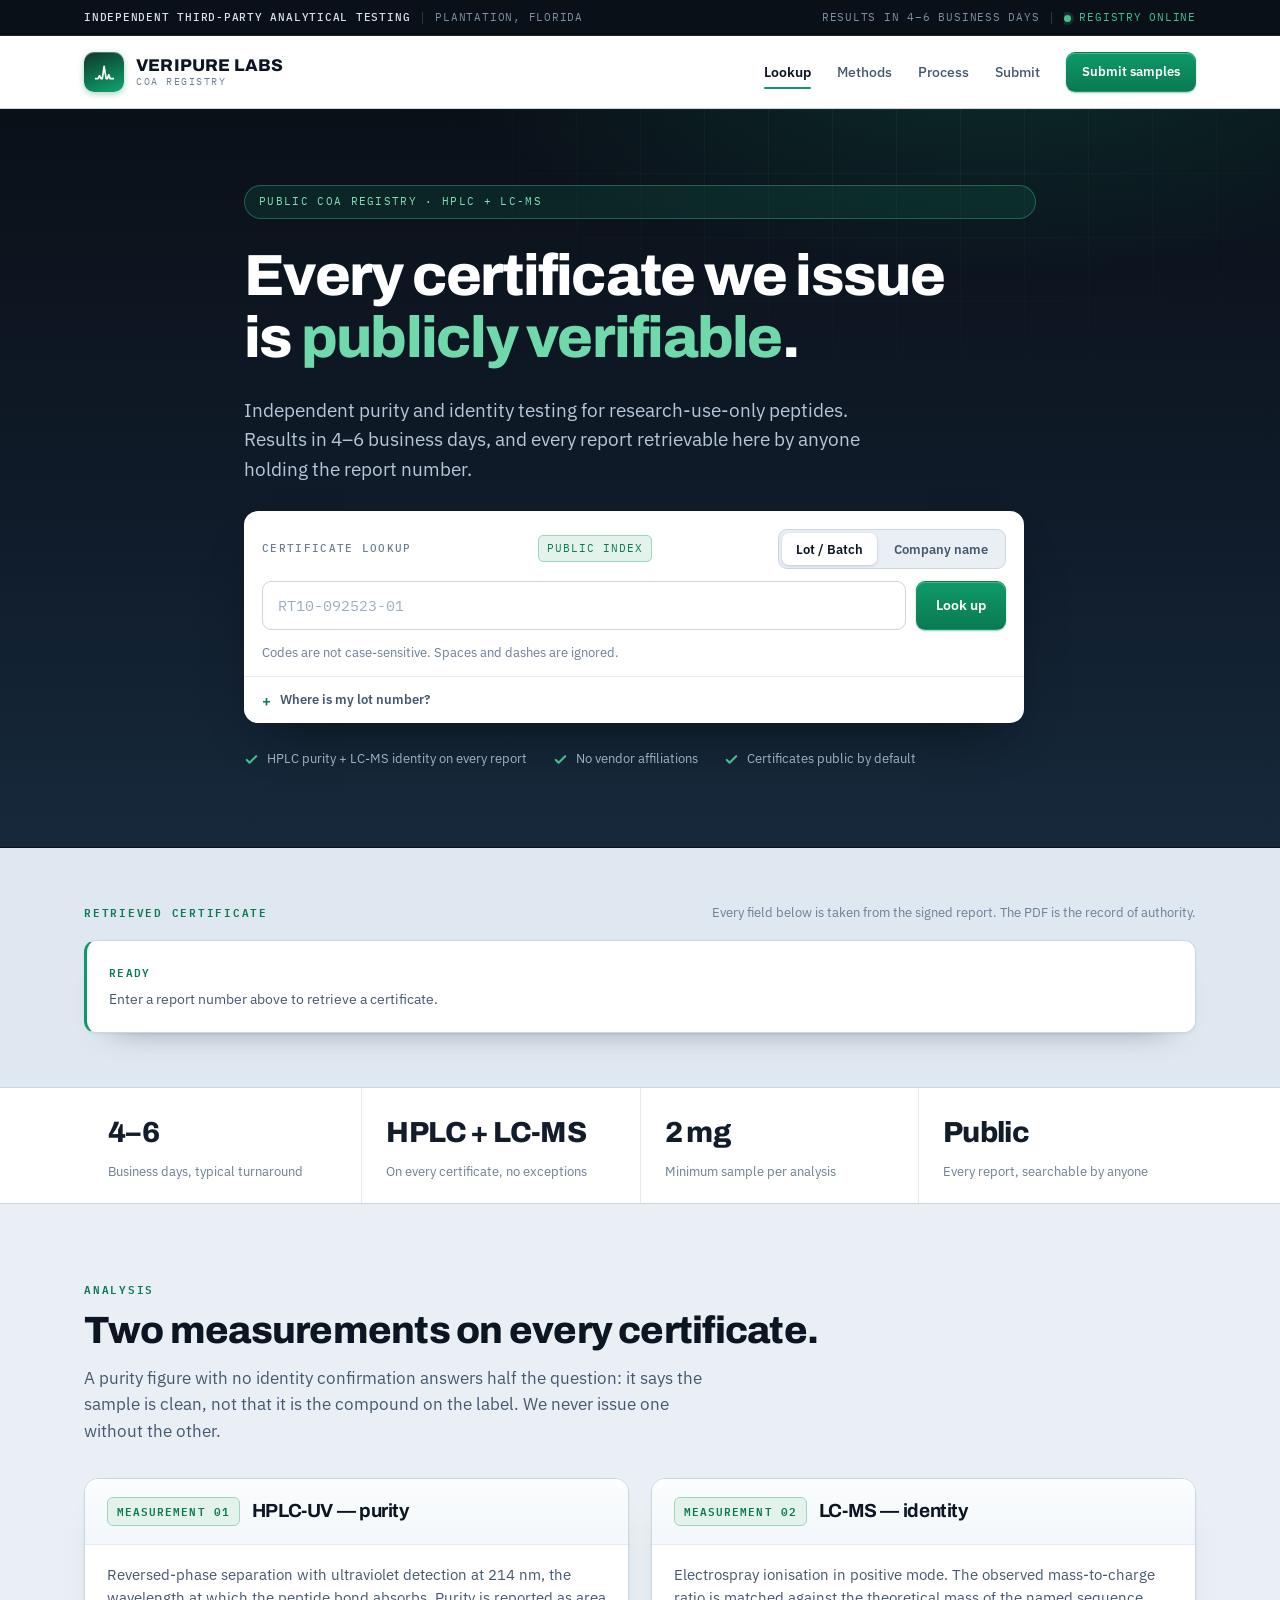
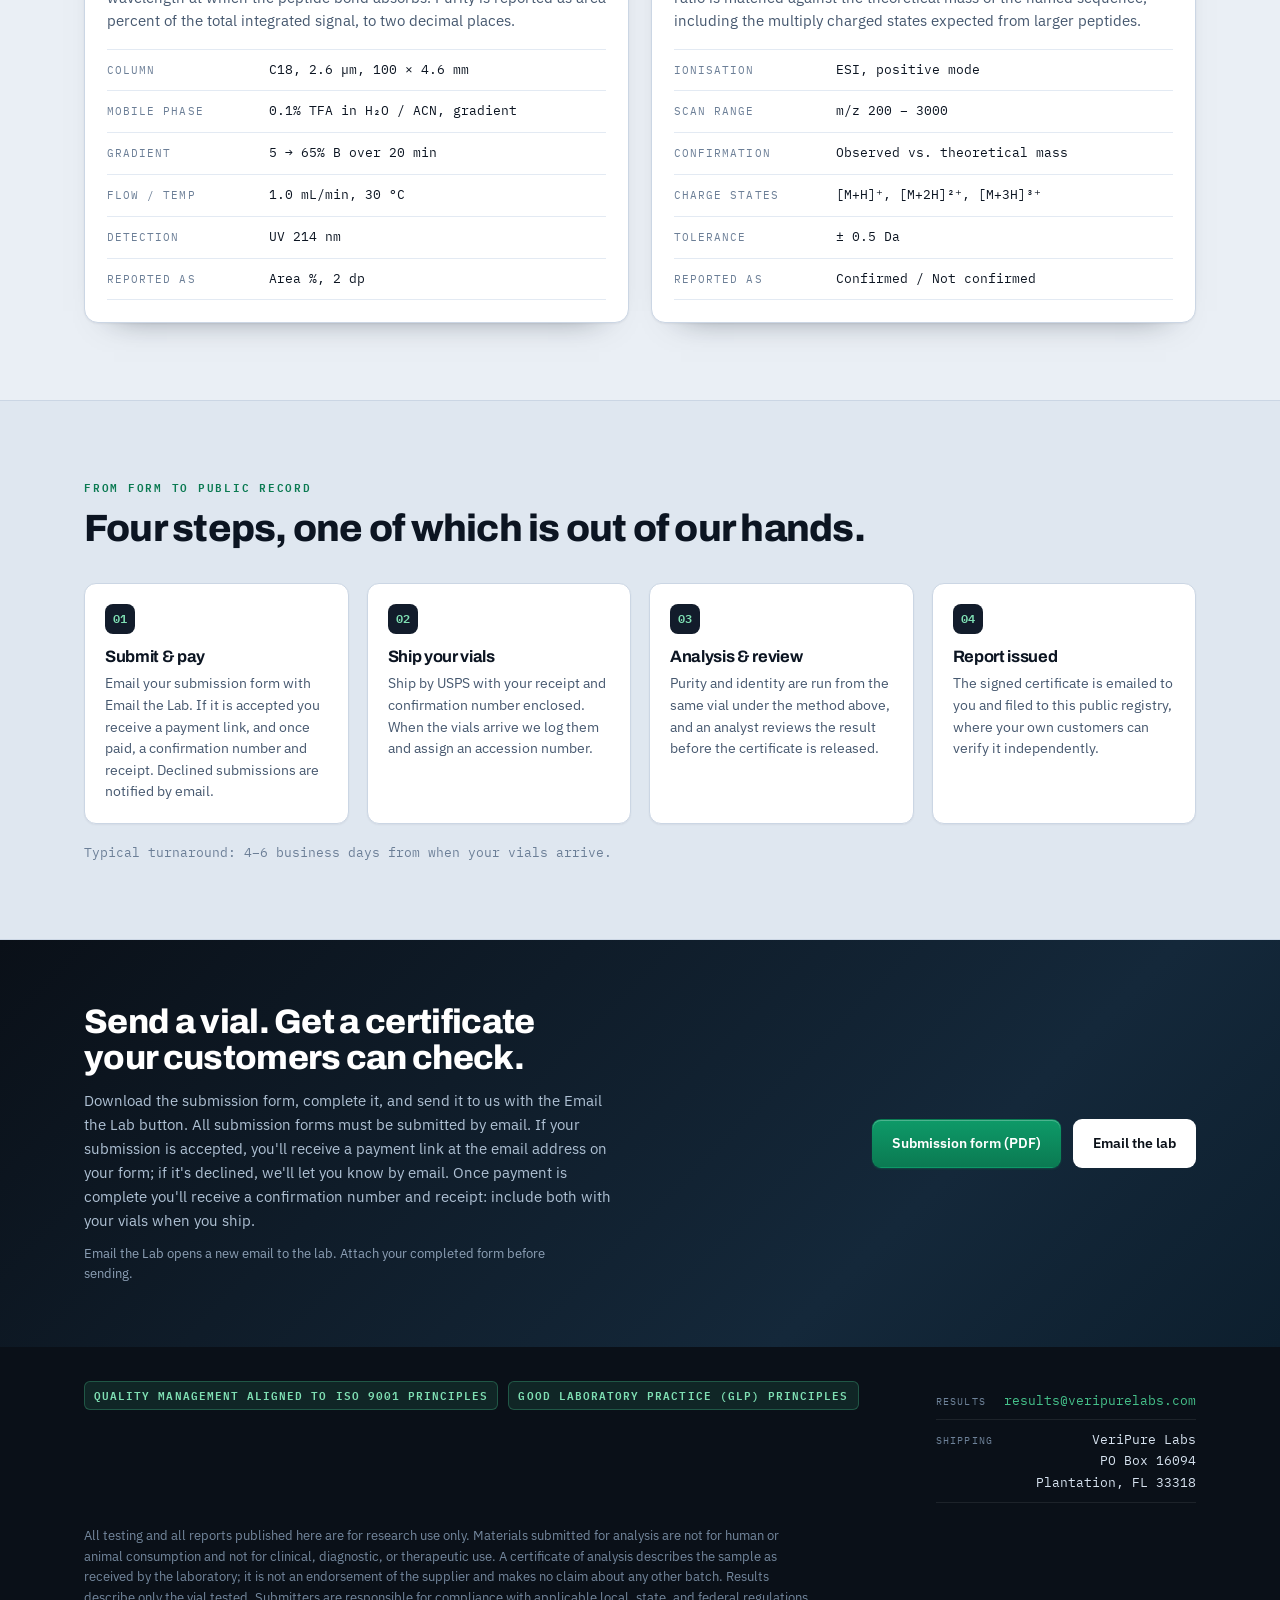
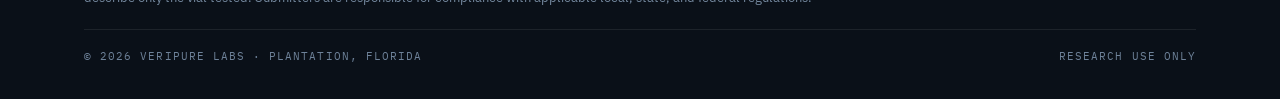
==== commit 3f862f13: "Search the registry by lot or batch number The vial label carries the lot, not the report number, so" ====
--- a/index.html
+++ b/index.html
@@ -10,7 +10,7 @@
 <link rel="stylesheet" href="https://fonts.googleapis.com/css2?family=Archivo:wght@500;600;700;800&family=IBM+Plex+Mono:wght@400;500;600&family=IBM+Plex+Sans:wght@400;500;600&display=swap">
 <!-- ?v= is a cache buster: bump it whenever styles.css, app.js or config.js
      changes, or returning visitors keep the stale copy for up to 10 minutes -->
-<link rel="stylesheet" href="assets/styles.css?v=11">
+<link rel="stylesheet" href="assets/styles.css?v=12">
 </head>
 <body>
 
@@ -95,42 +95,42 @@
         <b>Certificate lookup</b>
         <span class="finder-status" id="index-count">Public index</span>
         <div class="segmented" role="tablist" aria-label="Search by">
-          <button type="button" role="tab" data-mode="code" aria-selected="true">Report no. / Task no.</button>
+          <button type="button" role="tab" data-mode="code" aria-selected="true">Lot / Batch</button>
           <button type="button" role="tab" data-mode="company" aria-selected="false">Company name</button>
         </div>
       </div>
 
       <div class="field">
         <input id="q" type="text" inputmode="text" spellcheck="false"
-               placeholder="VPL-000000-COA"
-               aria-label="Report number or task number">
+               placeholder="RT10-092523-01"
+               aria-label="Lot or batch number">
         <button class="btn btn-primary" type="button" id="lookup-btn">Look up</button>
       </div>
 
       <p class="hint" id="lookup-hint" aria-live="polite">Codes are not case-sensitive. Spaces and dashes are ignored.</p>
 
       <details class="disclose">
-        <summary>Where is my report number?</summary>
+        <summary>Where is my lot number?</summary>
         <div class="disclose-body">
           <ol class="steps-inline">
-            <li>Open your Certificate of Analysis PDF.</li>
-            <li>Find <code>Report Number</code> in the Report Information table at the top of the page.</li>
-            <li>Enter it above. Dashes are optional, and the Task Number on its own works too.</li>
+            <li>Read the <code>Lot / Batch</code> number from the vial label.</li>
+            <li>Or open your certificate and find <code>Lot / Batch</code> in the Sample Information table.</li>
+            <li>Enter it above. Dashes are optional, and a report or task number still works too.</li>
           </ol>
           <div class="anatomy">
-            <p class="eyebrow" style="margin-bottom:10px">Anatomy of a report number</p>
+            <p class="eyebrow" style="margin-bottom:10px">Anatomy of a lot number</p>
             <div class="anatomy-code">
               <span class="anatomy-part">
-                <b>VPL</b>
-                <i>Lab<br>prefix</i>
+                <b>RT10</b>
+                <i>Compound<br>and strength</i>
               </span>
               <span class="anatomy-part">
-                <b>000000</b>
-                <i>Task<br>number</i>
+                <b>092523</b>
+                <i>Batch<br>date</i>
               </span>
               <span class="anatomy-part">
-                <b>COA</b>
-                <i>Document<br>type</i>
+                <b>01</b>
+                <i>Batch<br>number</i>
               </span>
             </div>
           </div>
@@ -335,8 +335,8 @@
   </div>
 </footer>
 
-<script src="config.js?v=11"></script>
-<script src="assets/app.js?v=11"></script>
+<script src="config.js?v=12"></script>
+<script src="assets/app.js?v=12"></script>
 <script>
   document.getElementById("year").textContent = new Date().getFullYear();
   var m2 = document.getElementById("mailto2");
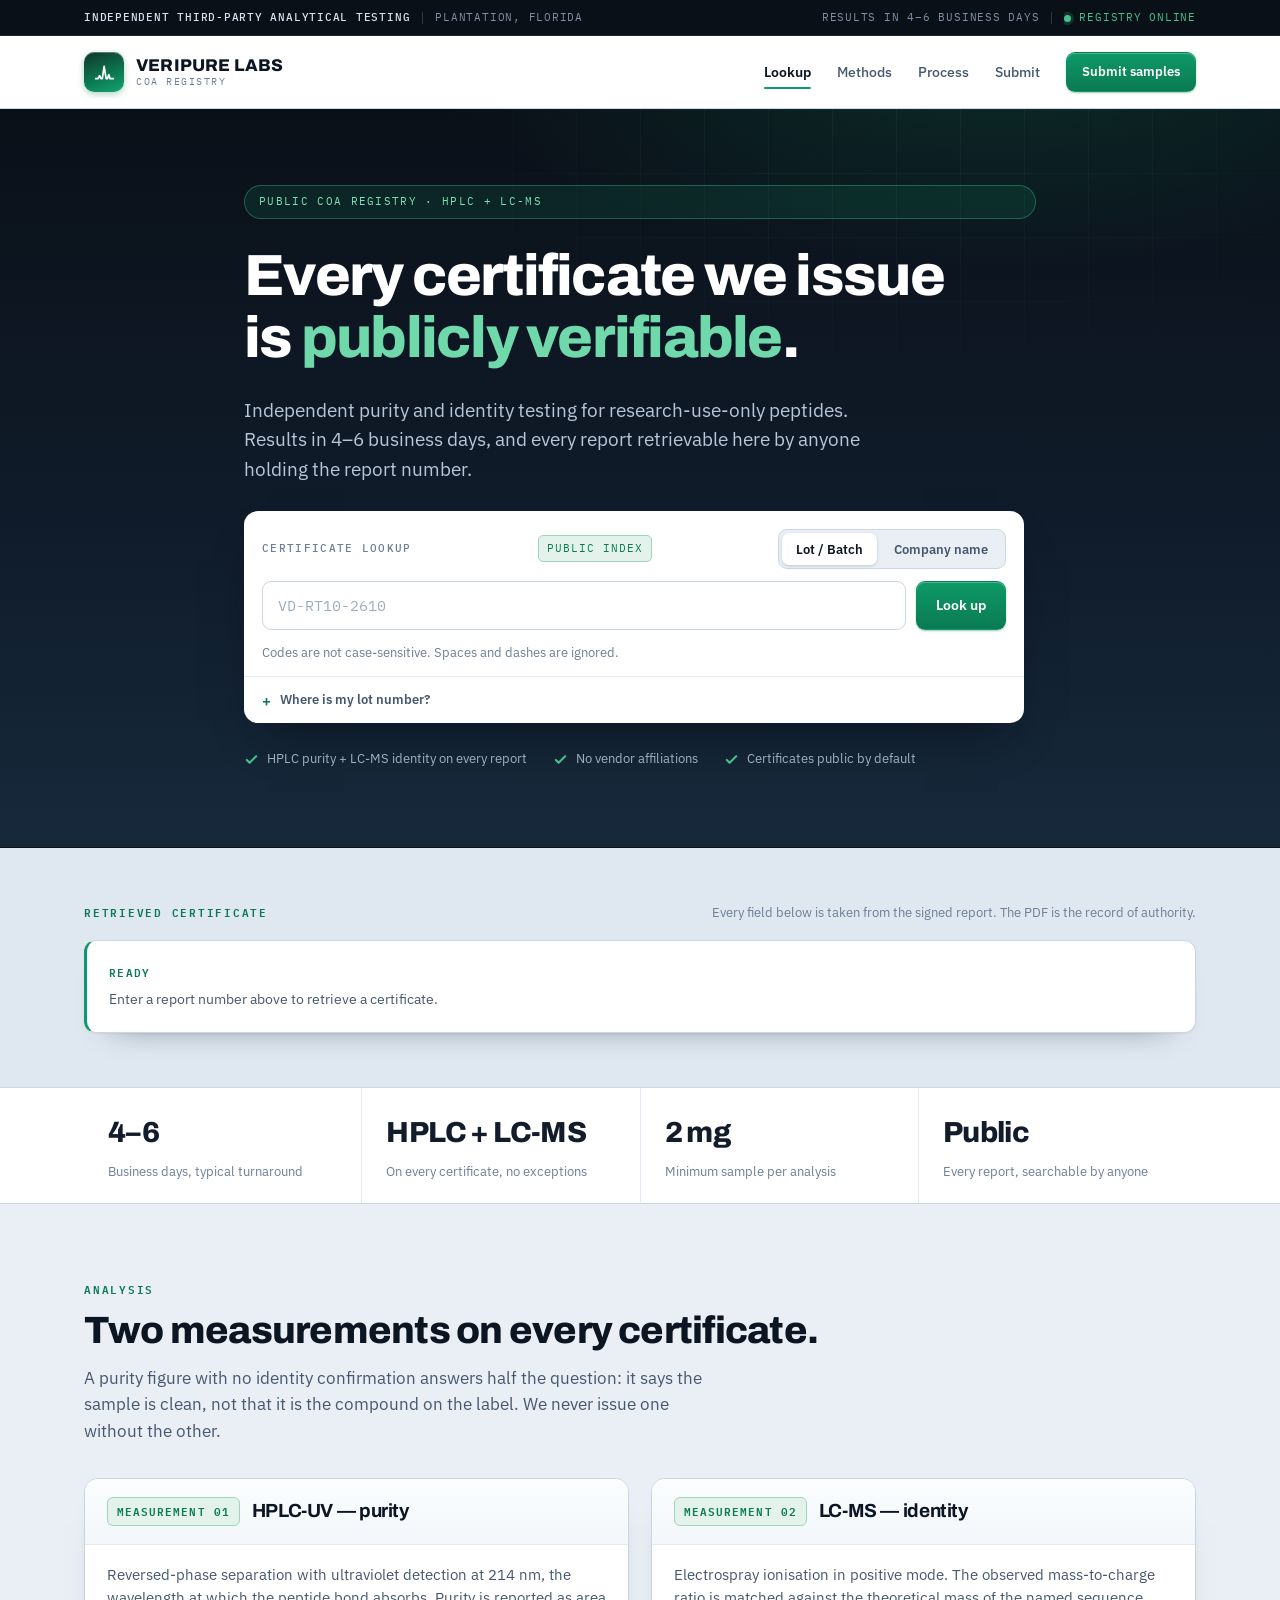
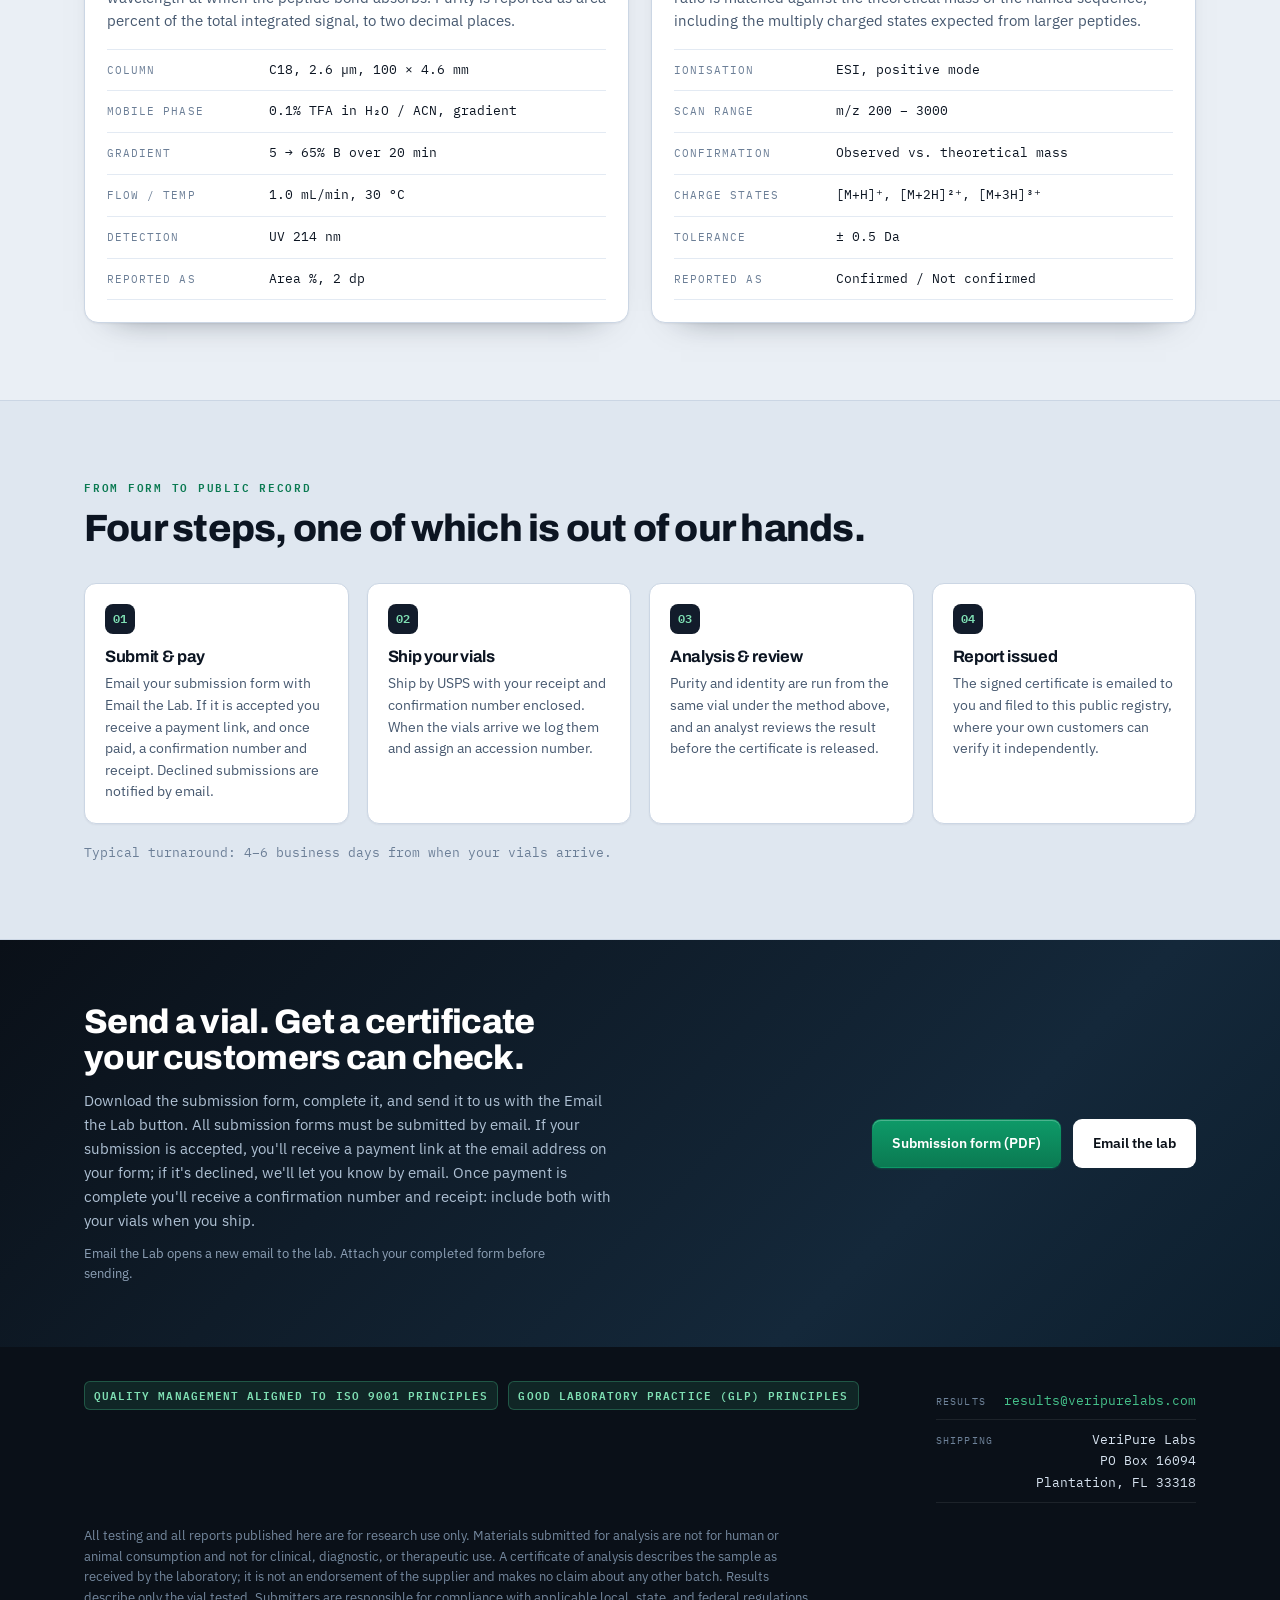
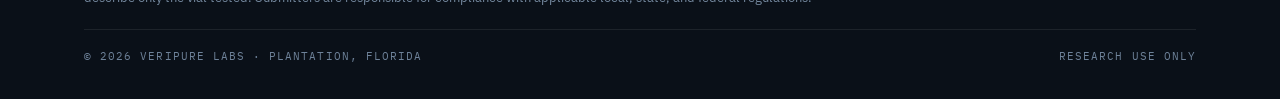
==== commit 1c0f6764: "Index the 19 VividDNA certificates Transcribed from the signed PDFs: report number, task number, lot" ====
--- a/index.html
+++ b/index.html
@@ -10,7 +10,7 @@
 <link rel="stylesheet" href="https://fonts.googleapis.com/css2?family=Archivo:wght@500;600;700;800&family=IBM+Plex+Mono:wght@400;500;600&family=IBM+Plex+Sans:wght@400;500;600&display=swap">
 <!-- ?v= is a cache buster: bump it whenever styles.css, app.js or config.js
      changes, or returning visitors keep the stale copy for up to 10 minutes -->
-<link rel="stylesheet" href="assets/styles.css?v=12">
+<link rel="stylesheet" href="assets/styles.css?v=13">
 </head>
 <body>
 
@@ -102,7 +102,7 @@
 
       <div class="field">
         <input id="q" type="text" inputmode="text" spellcheck="false"
-               placeholder="RT10-092523-01"
+               placeholder="VD-RT10-2610"
                aria-label="Lot or batch number">
         <button class="btn btn-primary" type="button" id="lookup-btn">Look up</button>
       </div>
@@ -121,16 +121,16 @@
             <p class="eyebrow" style="margin-bottom:10px">Anatomy of a lot number</p>
             <div class="anatomy-code">
               <span class="anatomy-part">
+                <b>VD</b>
+                <i>Client<br>prefix</i>
+              </span>
+              <span class="anatomy-part">
                 <b>RT10</b>
                 <i>Compound<br>and strength</i>
               </span>
               <span class="anatomy-part">
-                <b>092523</b>
-                <i>Batch<br>date</i>
-              </span>
-              <span class="anatomy-part">
-                <b>01</b>
-                <i>Batch<br>number</i>
+                <b>2610</b>
+                <i>Year and<br>month</i>
               </span>
             </div>
           </div>
@@ -335,8 +335,8 @@
   </div>
 </footer>
 
-<script src="config.js?v=12"></script>
-<script src="assets/app.js?v=12"></script>
+<script src="config.js?v=13"></script>
+<script src="assets/app.js?v=13"></script>
 <script>
   document.getElementById("year").textContent = new Date().getFullYear();
   var m2 = document.getElementById("mailto2");
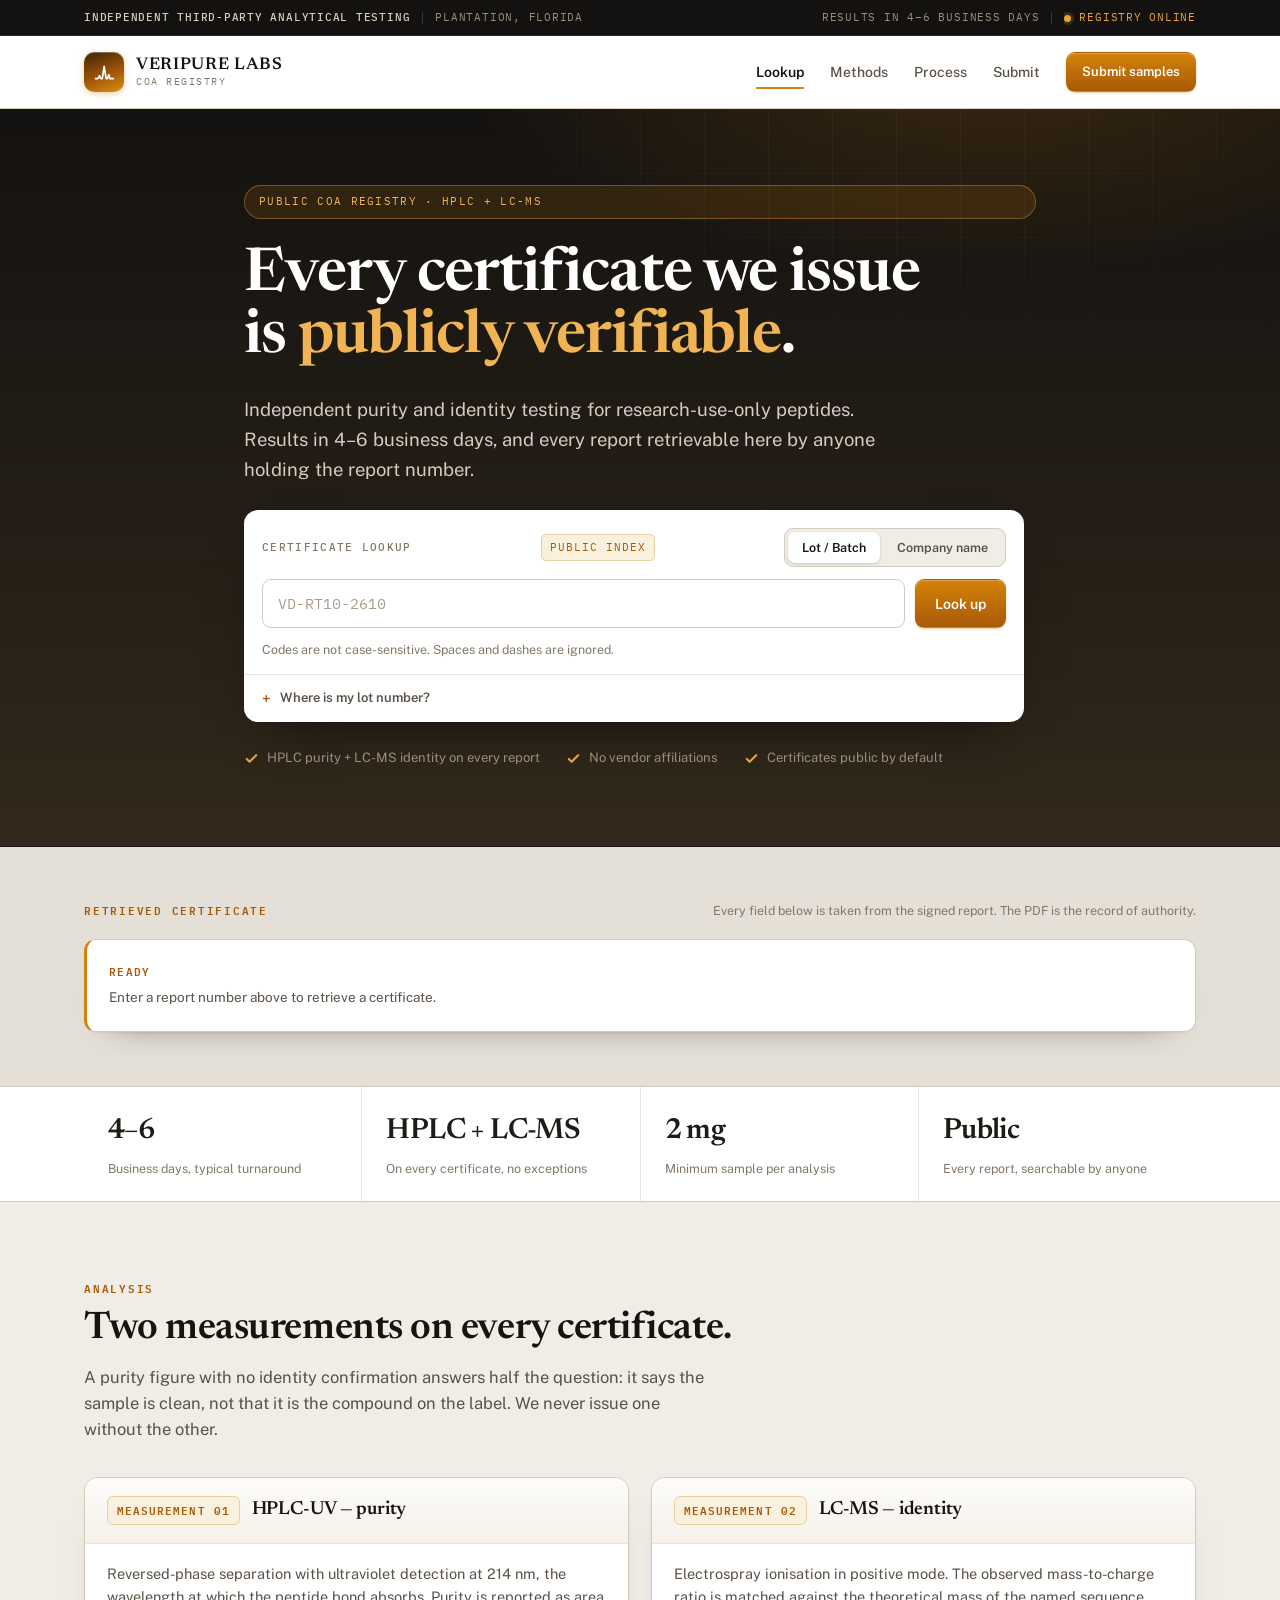
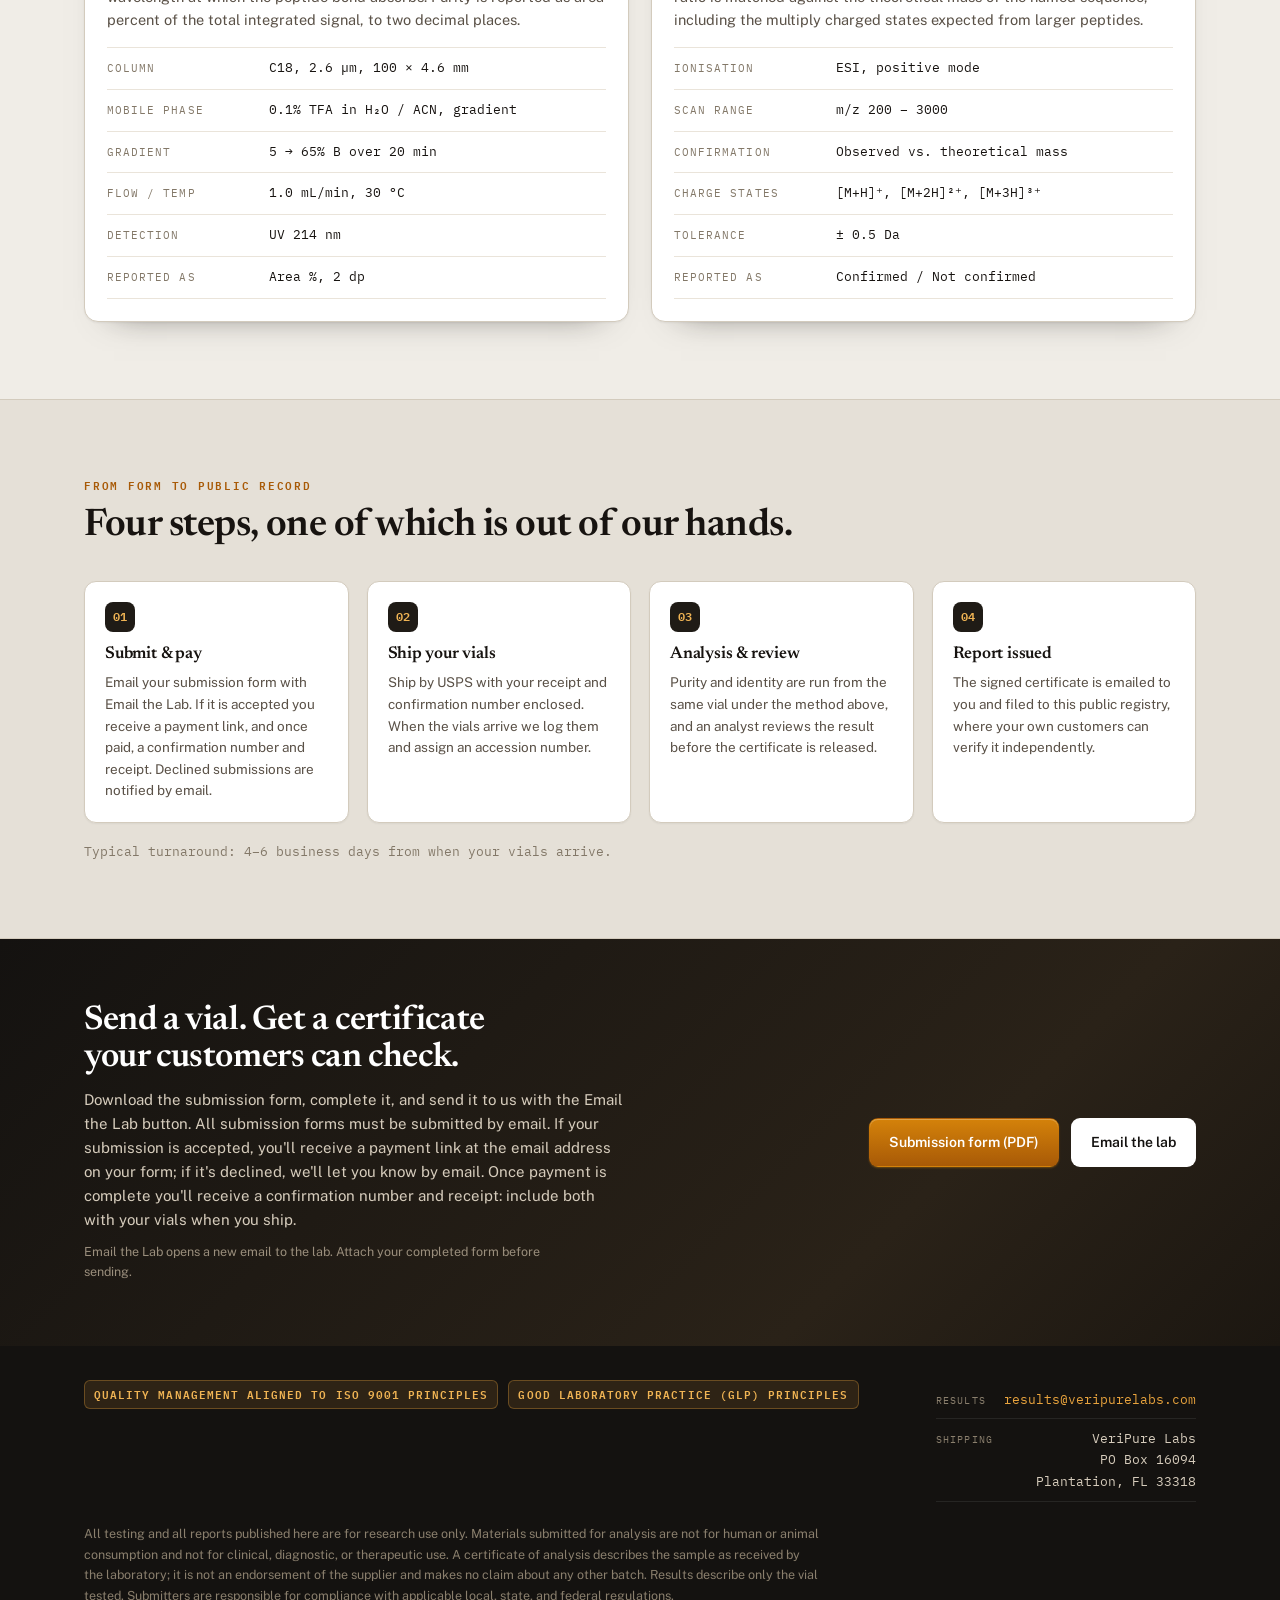
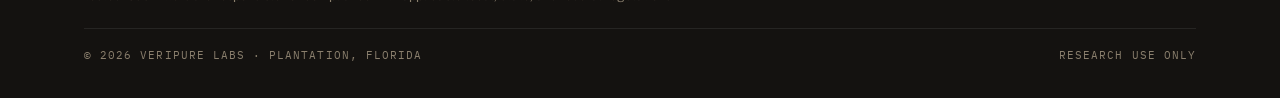
==== commit 83cc03e9: "Restyle the registry in Graphite & Amber with Journal typography Replaces the blue-grey and green pa" ====
--- a/index.html
+++ b/index.html
@@ -7,10 +7,10 @@
 <meta name="description" content="Independent HPLC purity and LC-MS identity testing for research-use-only peptides. Look up any certificate of analysis by report number, task number, or company name.">
 <link rel="preconnect" href="https://fonts.googleapis.com">
 <link rel="preconnect" href="https://fonts.gstatic.com" crossorigin>
-<link rel="stylesheet" href="https://fonts.googleapis.com/css2?family=Archivo:wght@500;600;700;800&family=IBM+Plex+Mono:wght@400;500;600&family=IBM+Plex+Sans:wght@400;500;600&display=swap">
+<link rel="stylesheet" href="https://fonts.googleapis.com/css2?family=Newsreader:ital,opsz,wght@0,6..72,400;0,500;0,600;1,6..72,400&family=Public+Sans:wght@400;500;600;700&family=IBM+Plex+Mono:wght@400;500;600&display=swap">
 <!-- ?v= is a cache buster: bump it whenever styles.css, app.js or config.js
      changes, or returning visitors keep the stale copy for up to 10 minutes -->
-<link rel="stylesheet" href="assets/styles.css?v=13">
+<link rel="stylesheet" href="assets/styles.css?v=14">
 </head>
 <body>
 
@@ -335,8 +335,8 @@
   </div>
 </footer>
 
-<script src="config.js?v=13"></script>
-<script src="assets/app.js?v=13"></script>
+<script src="config.js?v=14"></script>
+<script src="assets/app.js?v=14"></script>
 <script>
   document.getElementById("year").textContent = new Date().getFullYear();
   var m2 = document.getElementById("mailto2");
--- a/assets/styles.css
+++ b/assets/styles.css
@@ -1,52 +1,52 @@
 /* ==================================================================
-   VeriPure Labs — COA registry
+   VeriPure Labs — COA registry (Graphite & Amber, Journal type)
    A committed light design: contrast comes from the jump between
-   near-black chrome, a cool grey page and white cards. Every colour
+   warm near-black chrome, a sand page and white cards. Every colour
    is painted explicitly, so the page holds on any host background.
    ================================================================== */
 
 :root {
-  --ink:        #0A1018;
-  --ink-2:      #121C2B;
-  --ink-3:      #1B2838;
-
-  --page:       #EAEFF5;
-  --page-2:     #DFE7F0;
+  --ink:        #141210;
+  --ink-2:      #1F1B16;
+  --ink-3:      #2A241C;
+
+  --page:       #F0EDE7;
+  --page-2:     #E5E0D7;
   --card:       #FFFFFF;
 
-  --line:       #CBD6E4;
-  --line-soft:  #E3EAF3;
-
-  --text:       #0C1522;
-  --text-2:     #46586F;
-  --text-3:     #6C7F97;
-
-  --green:      #0B7A52;
-  --green-2:    #0E9A68;
-  --green-3:    #45C08A;
-  --green-soft: #E3F3EC;
-  --green-line: #9FD4BE;
-
-  --alert:      #9A3412;
-  --alert-soft: #FBEAE2;
-
-  --sans: "IBM Plex Sans", "Segoe UI", system-ui, sans-serif;
-  --disp: "Archivo", "Helvetica Neue", Arial, sans-serif;
+  --line:       #D3CBBD;
+  --line-soft:  #EAE4DA;
+
+  --text:       #171310;
+  --text-2:     #5A5147;
+  --text-3:     #837868;
+
+  --accent:      #A85A07;
+  --accent-2:    #D4820A;
+  --accent-3:    #E8A33D;
+  --accent-soft: #FAF0DE;
+  --accent-line: #E8CFA2;
+
+  --alert:      #A41623;
+  --alert-soft: #FBE9EB;
+
+  --sans: "Public Sans", "Segoe UI", system-ui, sans-serif;
+  --disp: "Newsreader", Georgia, "Times New Roman", serif;
   --mono: "IBM Plex Mono", ui-monospace, Consolas, monospace;
 
   /* Aliases the result-card chromatogram reads via getComputedStyle.
      Literal values, because the canvas cannot resolve a nested var(). */
-  --signal:      #0E9A68;
-  --signal-soft: rgba(14, 154, 104, 0.12);
-  --signal-line: rgba(14, 154, 104, 0.38);
-  --rule:        #E3EAF3;
-  --ink-3:       #6C7F97;
+  --signal:      #D4820A;
+  --signal-soft: rgba(212, 130, 10, 0.12);
+  --signal-line: rgba(212, 130, 10, 0.38);
+  --rule:        #EAE4DA;
+  --ink-3:       #837868;
 
   --page-w: 1200px;
   --gutter: clamp(18px, 4vw, 44px);
   --band-py: clamp(48px, 6vw, 78px);
   --r: 12px;
-  --shadow-card: 0 1px 2px rgba(12, 21, 34, 0.05), 0 18px 34px -30px rgba(12, 21, 34, 0.7);
+  --shadow-card: 0 1px 2px rgba(20, 18, 16, 0.05), 0 18px 34px -30px rgba(20, 18, 16, 0.7);
 }
 
 *, *::before, *::after { box-sizing: border-box; }
@@ -66,14 +66,14 @@
   font-family: var(--disp);
   margin: 0;
   line-height: 1.08;
-  letter-spacing: -0.02em;
+  letter-spacing: -0.012em;
   text-wrap: balance;
 }
 
 p { margin: 0; }
 a { color: inherit; }
 
-:focus-visible { outline: 2px solid var(--green-2); outline-offset: 2px; border-radius: 3px; }
+:focus-visible { outline: 2px solid var(--accent-2); outline-offset: 2px; border-radius: 3px; }
 
 .wrap { width: 100%; max-width: var(--page-w); margin: 0 auto; padding-inline: var(--gutter); }
 .mono { font-family: var(--mono); font-variant-numeric: tabular-nums; }
@@ -84,14 +84,14 @@
   font-weight: 600;
   letter-spacing: 0.16em;
   text-transform: uppercase;
-  color: var(--green);
+  color: var(--accent);
   margin: 0;
 }
 
-.h2 { font-size: clamp(26px, 3.4vw, 38px); font-weight: 800; margin-top: 12px; }
+.h2 { font-size: clamp(26px, 3.4vw, 38px); font-weight: 600; margin-top: 12px; }
 .sub { margin-top: 14px; color: var(--text-2); font-size: 16.5px; max-width: 62ch; }
 .hint { font-size: 12.5px; color: var(--text-3); }
-.hint a { color: var(--green); font-weight: 600; text-decoration: none; }
+.hint a { color: var(--accent); font-weight: 600; text-decoration: none; }
 
 /* ------------------------------------------------------------------
    Buttons
@@ -114,17 +114,17 @@
 }
 
 .btn-primary {
-  background: linear-gradient(180deg, var(--green-2), var(--green));
+  background: linear-gradient(180deg, var(--accent-2), var(--accent));
   color: #fff;
-  box-shadow: 0 1px 2px rgba(11, 122, 82, 0.4), inset 0 1px 0 rgba(255, 255, 255, 0.25);
-}
-.btn-primary:hover { background: linear-gradient(180deg, var(--green), #096647); }
+  box-shadow: 0 1px 2px rgba(212, 130, 10, 0.4), inset 0 1px 0 rgba(255, 255, 255, 0.25);
+}
+.btn-primary:hover { background: linear-gradient(180deg, var(--accent), #8A4906); }
 
 .btn-ghost { background: var(--card); border-color: var(--line); color: var(--text); }
-.btn-ghost:hover { border-color: var(--green-2); color: var(--green); }
+.btn-ghost:hover { border-color: var(--accent-2); color: var(--accent); }
 
 .btn-light { background: #fff; color: var(--ink); }
-.btn-light:hover { background: #E9F3EE; }
+.btn-light:hover { background: #FAF0DE; }
 
 .btn-sm { padding: 9px 15px; font-size: 13px; }
 
@@ -135,11 +135,11 @@
    ------------------------------------------------------------------ */
 
 .masthead { position: sticky; top: 0; z-index: 40; }
-.masthead.is-stuck .bar { box-shadow: 0 1px 0 var(--line), 0 10px 26px -20px rgba(12, 21, 34, 0.8); }
+.masthead.is-stuck .bar { box-shadow: 0 1px 0 var(--line), 0 10px 26px -20px rgba(20, 18, 16, 0.8); }
 
 .utility {
   background: var(--ink);
-  color: #93A5BA;
+  color: #9A8E7C;
   height: 36px;
   overflow: hidden;
   border-bottom: 1px solid rgba(255, 255, 255, 0.08);
@@ -160,21 +160,21 @@
   white-space: nowrap;
 }
 .utility-side { display: flex; align-items: center; gap: 12px; min-width: 0; }
-.utility-side b { color: #D6E2EF; font-weight: 500; }
+.utility-side b { color: #D6CCBC; font-weight: 500; }
 .utility-side > span { overflow: hidden; text-overflow: ellipsis; }
-.utility-dim { color: #7D90A6; }
+.utility-dim { color: #9A8E7C; }
 .utility-sep { width: 1px; height: 12px; background: rgba(255, 255, 255, 0.16); flex: none; }
 
-.utility-live { display: inline-flex; align-items: center; gap: 8px; color: var(--green-3); }
+.utility-live { display: inline-flex; align-items: center; gap: 8px; color: var(--accent-3); }
 .utility-live .dot {
   width: 7px; height: 7px; border-radius: 50%;
-  background: var(--green-3);
-  box-shadow: 0 0 0 3px rgba(69, 192, 138, 0.18);
+  background: var(--accent-3);
+  box-shadow: 0 0 0 3px rgba(232, 163, 61, 0.18);
   flex: none;
   animation: pulse 2.6s ease-in-out infinite;
 }
-.utility-live .dot.is-off { background: #7D90A6; box-shadow: none; animation: none; }
-.utility-live.is-off { color: #7D90A6; }
+.utility-live .dot.is-off { background: #9A8E7C; box-shadow: none; animation: none; }
+.utility-live.is-off { color: #9A8E7C; }
 
 @keyframes pulse { 0%, 100% { opacity: 1; } 50% { opacity: 0.45; } }
 
@@ -203,16 +203,16 @@
   flex: none;
   border-radius: 10px;
   color: #fff;
-  background: linear-gradient(160deg, #12352A, var(--green) 60%, #15A472);
-  box-shadow: 0 2px 6px rgba(11, 122, 82, 0.35), inset 0 1px 0 rgba(255, 255, 255, 0.3);
+  background: linear-gradient(160deg, #3A2408, var(--accent) 60%, #D99115);
+  box-shadow: 0 2px 6px rgba(212, 130, 10, 0.35), inset 0 1px 0 rgba(255, 255, 255, 0.3);
 }
 .wordmark-lines { display: grid; gap: 3px; min-width: 0; }
 .wordmark-text {
   font-family: var(--disp);
-  font-weight: 800;
+  font-weight: 600;
   font-size: 17px;
   line-height: 1;
-  letter-spacing: 0.01em;
+  letter-spacing: 0.04em;
   text-transform: uppercase;
   color: var(--text);
   overflow: hidden;
@@ -243,7 +243,7 @@
   content: "";
   position: absolute; left: 0; right: 0; bottom: 0;
   height: 2px; border-radius: 2px;
-  background: var(--green-2);
+  background: var(--accent-2);
   transform: scaleX(0); transform-origin: left;
   transition: transform 0.2s ease;
 }
@@ -277,7 +277,7 @@
     flex-direction: column; align-items: stretch; gap: 0;
     background: var(--card);
     border-bottom: 1px solid var(--line);
-    box-shadow: 0 14px 30px -22px rgba(12, 21, 34, 0.9);
+    box-shadow: 0 14px 30px -22px rgba(20, 18, 16, 0.9);
     padding: 4px var(--gutter) 12px;
   }
   .nav.is-open { display: flex; }
@@ -296,8 +296,8 @@
   overflow: hidden;
   color: #fff;
   background:
-    radial-gradient(900px 380px at 78% -10%, rgba(14, 154, 104, 0.22), transparent 62%),
-    linear-gradient(180deg, #0A1018 0%, #101C2B 58%, #16293B 100%);
+    radial-gradient(900px 380px at 78% -10%, rgba(212, 130, 10, 0.22), transparent 62%),
+    linear-gradient(180deg, #141210 0%, #241E16 58%, #33291C 100%);
   border-bottom: 1px solid var(--ink);
 }
 .hero::after {
@@ -326,9 +326,9 @@
   align-items: center;
   gap: 9px;
   align-self: start;
-  background: rgba(14, 154, 104, 0.14);
-  border: 1px solid rgba(69, 192, 138, 0.38);
-  color: #7FE0B4;
+  background: rgba(212, 130, 10, 0.14);
+  border: 1px solid rgba(232, 163, 61, 0.38);
+  color: #F0B454;
   border-radius: 999px;
   padding: 7px 14px;
   font-family: var(--mono);
@@ -337,13 +337,13 @@
   text-transform: uppercase;
 }
 
-.hero h1 { font-size: clamp(34px, 5.4vw, 58px); font-weight: 800; letter-spacing: -0.03em; }
-.hero h1 em { font-style: normal; color: #6FD9AC; }
-.hero .lede { font-size: clamp(16px, 1.7vw, 18.5px); color: #B7C7D9; max-width: 60ch; }
+.hero h1 { font-size: clamp(36px, 5.6vw, 60px); font-weight: 600; letter-spacing: -0.018em; line-height: 1.04; }
+.hero h1 em { font-style: normal; color: #F0B454; }
+.hero .lede { font-size: clamp(16px, 1.7vw, 18.5px); color: #D6CCBC; max-width: 60ch; }
 
 .cred { display: flex; flex-wrap: wrap; gap: 10px 26px; }
-.cred span { display: inline-flex; align-items: center; gap: 8px; font-size: 13px; color: #9FB2C7; }
-.cred svg { color: var(--green-3); flex: none; }
+.cred span { display: inline-flex; align-items: center; gap: 8px; font-size: 13px; color: #9A8E7C; }
+.cred svg { color: var(--accent-3); flex: none; }
 
 /* ------------------------------------------------------------------
    Lookup
@@ -357,9 +357,9 @@
   display: grid;
   gap: 12px;
   max-width: 780px;
-  box-shadow: 0 24px 48px -26px rgba(5, 12, 20, 0.85);
-}
-.finder-status { font-family: var(--mono); font-size: 10.5px; letter-spacing: 0.1em; text-transform: uppercase; color: var(--green); background: var(--green-soft); border: 1px solid var(--green-line); border-radius: 5px; padding: 4px 8px; }
+  box-shadow: 0 24px 48px -26px rgba(12, 10, 8, 0.85);
+}
+.finder-status { font-family: var(--mono); font-size: 10.5px; letter-spacing: 0.1em; text-transform: uppercase; color: var(--accent); background: var(--accent-soft); border: 1px solid var(--accent-line); border-radius: 5px; padding: 4px 8px; }
 .finder-top { display: flex; align-items: center; justify-content: space-between; gap: 12px; flex-wrap: wrap; }
 .finder-top b {
   font-family: var(--mono);
@@ -397,7 +397,7 @@
 .segmented button[aria-selected="true"] {
   background: var(--card);
   color: var(--text);
-  box-shadow: 0 1px 3px rgba(12, 21, 34, 0.18);
+  box-shadow: 0 1px 3px rgba(20, 18, 16, 0.18);
 }
 
 .field { display: flex; gap: 10px; }
@@ -412,8 +412,8 @@
   font-family: var(--mono);
   font-size: 15px;
 }
-.field input::placeholder { color: #9AACC2; }
-.field input:focus { outline: 0; border-color: var(--green-2); box-shadow: 0 0 0 4px rgba(14, 154, 104, 0.14); }
+.field input::placeholder { color: #A99C88; }
+.field input:focus { outline: 0; border-color: var(--accent-2); box-shadow: 0 0 0 4px rgba(212, 130, 10, 0.14); }
 
 .hint.is-error { color: var(--alert); font-weight: 600; }
 
@@ -430,9 +430,9 @@
   color: var(--text-2);
 }
 .disclose summary::-webkit-details-marker { display: none; }
-.disclose summary::before { content: "+"; color: var(--green); font-size: 15px; line-height: 1; }
+.disclose summary::before { content: "+"; color: var(--accent); font-size: 15px; line-height: 1; }
 .disclose[open] summary::before { content: "–"; }
-.disclose summary:hover { color: var(--green); }
+.disclose summary:hover { color: var(--accent); }
 .disclose-body { padding: 0 18px 18px; display: grid; gap: 16px; }
 
 .steps-inline { margin: 0; padding: 0; list-style: none; display: grid; gap: 9px; counter-reset: s; }
@@ -449,9 +449,9 @@
   font-family: var(--mono);
   font-size: 10.5px;
   font-weight: 600;
-  color: var(--green);
-  background: var(--green-soft);
-  border: 1px solid var(--green-line);
+  color: var(--accent);
+  background: var(--accent-soft);
+  border: 1px solid var(--accent-line);
   border-radius: 5px;
   height: 20px;
   display: grid;
@@ -460,8 +460,8 @@
 .steps-inline code {
   font-family: var(--mono);
   font-size: 12.5px;
-  background: var(--green-soft);
-  color: var(--green);
+  background: var(--accent-soft);
+  color: var(--accent);
   padding: 1px 5px;
   border-radius: 4px;
 }
@@ -471,7 +471,7 @@
 .anatomy-part { display: grid; gap: 6px; text-align: center; }
 .anatomy-part b { font-weight: 600; padding: 8px 10px; background: var(--card); border: 1px solid var(--line); }
 .anatomy-part:not(:last-child) b { border-right: 0; }
-.anatomy-part:first-child b { color: var(--green); border-radius: 8px 0 0 8px; }
+.anatomy-part:first-child b { color: var(--accent); border-radius: 8px 0 0 8px; }
 .anatomy-part:last-child b { color: var(--text); border-radius: 0 8px 8px 0; }
 .anatomy-part i {
   font-style: normal;
@@ -508,7 +508,7 @@
   display: block;
   font-family: var(--disp);
   font-size: clamp(21px, 2.6vw, 29px);
-  font-weight: 800;
+  font-weight: 600;
   letter-spacing: -0.02em;
   color: var(--ink-2);
 }
@@ -528,9 +528,9 @@
   flex-wrap: wrap;
   padding: 18px 22px;
   border-bottom: 1px solid var(--line-soft);
-  background: linear-gradient(180deg, #FBFDFE, #F3F7FB);
-}
-.card-head h3 { font-size: 19px; font-weight: 700; }
+  background: linear-gradient(180deg, #FDFCFA, #F5F1EA);
+}
+.card-head h3 { font-size: 19px; font-weight: 600; }
 .card-body { padding: 18px 22px 22px; }
 .card-body > p { color: var(--text-2); font-size: 14.5px; }
 
@@ -540,9 +540,9 @@
   font-weight: 600;
   letter-spacing: 0.1em;
   text-transform: uppercase;
-  background: var(--green-soft);
-  color: var(--green);
-  border: 1px solid var(--green-line);
+  background: var(--accent-soft);
+  color: var(--accent);
+  border: 1px solid var(--accent-line);
   border-radius: 6px;
   padding: 5px 9px;
 }
@@ -570,7 +570,7 @@
   border: 1px solid var(--line);
   border-radius: 12px;
   padding: 20px;
-  box-shadow: 0 1px 2px rgba(12, 21, 34, 0.05);
+  box-shadow: 0 1px 2px rgba(20, 18, 16, 0.05);
 }
 .step i {
   display: grid;
@@ -578,13 +578,13 @@
   width: 30px; height: 30px;
   border-radius: 8px;
   background: var(--ink-2);
-  color: #7FE0B4;
+  color: #F0B454;
   font-style: normal;
   font-family: var(--mono);
   font-size: 12px;
   font-weight: 600;
 }
-.step h4 { margin-top: 14px; font-size: 16.5px; font-weight: 700; }
+.step h4 { margin-top: 14px; font-size: 17px; font-weight: 600; }
 .step p { margin-top: 8px; font-size: 13.5px; color: var(--text-2); }
 
 /* ------------------------------------------------------------------
@@ -602,10 +602,10 @@
   flex-wrap: wrap;
   padding: 20px 22px;
   border-bottom: 1px solid var(--line-soft);
-  background: linear-gradient(180deg, #FBFDFE, #F3F7FB);
+  background: linear-gradient(180deg, #FDFCFA, #F5F1EA);
 }
 .cert-title { display: grid; gap: 6px; }
-.cert-title h3 { font-size: clamp(21px, 3.2vw, 27px); font-weight: 800; }
+.cert-title h3 { font-size: clamp(21px, 3.2vw, 27px); font-weight: 600; }
 .cert-title .cert-sub { font-family: var(--mono); font-size: 12px; color: var(--text-3); font-variant-numeric: tabular-nums; }
 
 .pills { display: flex; gap: 8px; flex-wrap: wrap; }
@@ -622,9 +622,9 @@
   padding: 6px 10px;
   white-space: nowrap;
 }
-.pill-confirmed { color: var(--green); background: var(--green-soft); border: 1px solid var(--green-line); }
-.pill-confirmed::before { content: ""; width: 6px; height: 6px; border-radius: 2px; background: var(--green-2); flex: none; }
-.pill-example { color: var(--alert); background: var(--alert-soft); border: 1px solid #E8C3B2; }
+.pill-confirmed { color: var(--accent); background: var(--accent-soft); border: 1px solid var(--accent-line); }
+.pill-confirmed::before { content: ""; width: 6px; height: 6px; border-radius: 2px; background: var(--accent-2); flex: none; }
+.pill-example { color: var(--alert); background: var(--alert-soft); border: 1px solid #E8BDC3; }
 
 .cert-grid { display: grid; grid-template-columns: repeat(4, minmax(0, 1fr)); margin: 0; }
 .cert-cell { padding: 14px 22px; border-right: 1px solid var(--line-soft); border-bottom: 1px solid var(--line-soft); min-width: 0; }
@@ -655,11 +655,11 @@
 .assay-purity { padding: 20px 22px; border-right: 1px solid var(--line-soft); }
 .assay-solo .assay-purity { border-right: 0; }
 .assay-figure { display: flex; align-items: baseline; gap: 8px; font-family: var(--disp); }
-.assay-figure b { font-size: clamp(30px, 5.5vw, 42px); font-weight: 800; line-height: 1; letter-spacing: -0.02em; font-variant-numeric: tabular-nums; }
+.assay-figure b { font-size: clamp(30px, 5.5vw, 42px); font-weight: 600; line-height: 1; letter-spacing: -0.02em; font-variant-numeric: tabular-nums; }
 .assay-figure span { font-family: var(--mono); font-size: 12px; font-weight: 500; letter-spacing: 0.1em; text-transform: uppercase; color: var(--text-3); }
 
 .meter { position: relative; height: 8px; background: var(--page-2); border-radius: 100px; margin-top: 14px; }
-.meter-fill { position: absolute; inset: 0 auto 0 0; border-radius: 100px; background: linear-gradient(90deg, var(--green-2), var(--green)); }
+.meter-fill { position: absolute; inset: 0 auto 0 0; border-radius: 100px; background: linear-gradient(90deg, var(--accent-2), var(--accent)); }
 .meter-tick { position: absolute; top: -4px; bottom: -4px; width: 2px; background: var(--text-3); border-radius: 2px; }
 .meter-scale {
   display: flex;
@@ -683,7 +683,7 @@
   flex-wrap: wrap;
   padding: 16px 22px;
   border-top: 1px solid var(--line-soft);
-  background: #F7FAFD;
+  background: #F8F4ED;
 }
 .cert-actions .hint { margin-left: auto; }
 @media (max-width: 620px) { .cert-actions .hint { margin-left: 0; } }
@@ -697,11 +697,11 @@
   flex-wrap: wrap;
   gap: 6px 20px;
   padding: 14px 22px;
-  background: linear-gradient(180deg, #FBFDFE, #F3F7FB);
+  background: linear-gradient(180deg, #FDFCFA, #F5F1EA);
   border-bottom: 1px solid var(--line-soft);
 }
 .hits-title { display: flex; align-items: baseline; gap: 10px; min-width: 0; }
-.hits-title h3 { font-size: 19px; font-weight: 700; }
+.hits-title h3 { font-size: 19px; font-weight: 600; }
 .hits-count { font-family: var(--mono); font-size: 11px; letter-spacing: 0.05em; color: var(--text-3); }
 
 .hits { display: grid; }
@@ -716,10 +716,10 @@
   transition: background 0.12s, box-shadow 0.12s;
 }
 .hit:last-child { border-bottom: 0; }
-.hit:hover { background: var(--green-soft); box-shadow: inset 3px 0 0 var(--green-2); }
+.hit:hover { background: var(--accent-soft); box-shadow: inset 3px 0 0 var(--accent-2); }
 
 .hit-main, .hit-stat { display: grid; gap: 3px; min-width: 0; }
-.hit-compound { font-family: var(--disp); font-weight: 700; font-size: 16px; letter-spacing: -0.01em; }
+.hit-compound { font-family: var(--disp); font-weight: 600; font-size: 16.5px; letter-spacing: -0.005em; }
 .hit-meta { font-family: var(--mono); font-size: 11.5px; color: var(--text-3); font-variant-numeric: tabular-nums; }
 .hit-label {
   font-family: var(--mono);
@@ -729,7 +729,7 @@
   text-transform: uppercase;
   color: var(--text-3);
 }
-.hit-purity { font-family: var(--mono); font-size: 15px; font-weight: 600; color: var(--green); font-variant-numeric: tabular-nums; }
+.hit-purity { font-family: var(--mono); font-size: 15px; font-weight: 600; color: var(--accent); font-variant-numeric: tabular-nums; }
 .hit-code { font-family: var(--mono); font-size: 12.5px; letter-spacing: 0.04em; color: var(--text); overflow-wrap: anywhere; }
 .hit-purity, .hit-code { line-height: 20px; }
 .hit-actions { display: flex; gap: 8px; justify-content: flex-end; }
@@ -763,15 +763,15 @@
   color: var(--alert);
 }
 .notice p { font-size: 13.5px; color: var(--text-2); max-width: 62ch; }
-.notice a { color: var(--green); font-weight: 600; }
-.notice-ok { border-left-color: var(--green-2); }
-.notice-ok strong { color: var(--green); }
+.notice a { color: var(--accent); font-weight: 600; }
+.notice-ok { border-left-color: var(--accent-2); }
+.notice-ok strong { color: var(--accent); }
 
 /* ------------------------------------------------------------------
    Submit + footer
    ------------------------------------------------------------------ */
 
-.cta { background: linear-gradient(135deg, #0A1018, #14283A 70%, #0D1F2E); color: #fff; }
+.cta { background: linear-gradient(135deg, #141210, #2A2218 70%, #1C1711); color: #fff; }
 .cta-inner {
   padding-block: clamp(40px, 5vw, 64px);
   display: flex;
@@ -781,16 +781,16 @@
   justify-content: space-between;
 }
 .cta-copy { flex: 1 1 460px; }
-.cta h2 { font-size: clamp(24px, 3vw, 34px); font-weight: 800; }
-.cta p { margin-top: 12px; color: #AFC1D4; max-width: 60ch; }
-.cta .cta-hint { margin-top: 10px; color: #8DA0B6; }
+.cta h2 { font-size: clamp(24px, 3vw, 34px); font-weight: 600; }
+.cta p { margin-top: 12px; color: #D6CCBC; max-width: 60ch; }
+.cta .cta-hint { margin-top: 10px; color: #9A8E7C; }
 .cta-act { display: flex; gap: 12px; flex-wrap: wrap; }
 
-.foot { background: var(--ink); color: #8DA0B6; }
+.foot { background: var(--ink); color: #9A8E7C; }
 .foot-inner { padding-block: 34px; display: grid; gap: 22px; }
 .foot-top { display: flex; flex-wrap: wrap; gap: 22px 40px; justify-content: space-between; }
 .foot-quality { display: flex; flex-wrap: wrap; gap: 8px 10px; align-content: start; }
-.foot .chip { background: rgba(69, 192, 138, 0.12); border-color: rgba(69, 192, 138, 0.32); color: #7FE0B4; }
+.foot .chip { background: rgba(232, 163, 61, 0.12); border-color: rgba(232, 163, 61, 0.32); color: #F0B454; }
 
 .contact-list { display: grid; gap: 0; min-width: 240px; }
 .contact-row {
@@ -807,13 +807,13 @@
   font-size: 10px;
   letter-spacing: 0.12em;
   text-transform: uppercase;
-  color: #6E8299;
-}
-.contact-row a { color: var(--green-3); text-decoration: none; }
+  color: #8A7F6D;
+}
+.contact-row a { color: var(--accent-3); text-decoration: none; }
 .contact-row a:hover { text-decoration: underline; }
-.addr { font-style: normal; text-align: right; line-height: 1.7; color: #D6E2EF; }
-
-.disclaimer { font-size: 12.5px; line-height: 1.65; color: #74889E; max-width: 92ch; }
+.addr { font-style: normal; text-align: right; line-height: 1.7; color: #D6CCBC; }
+
+.disclaimer { font-size: 12.5px; line-height: 1.65; color: #8A7F6D; max-width: 92ch; }
 
 .foot-base {
   display: flex;
@@ -826,7 +826,7 @@
   font-size: 10.5px;
   letter-spacing: 0.1em;
   text-transform: uppercase;
-  color: #6E8299;
+  color: #8A7F6D;
 }
 
 /* ------------------------------------------------------------------
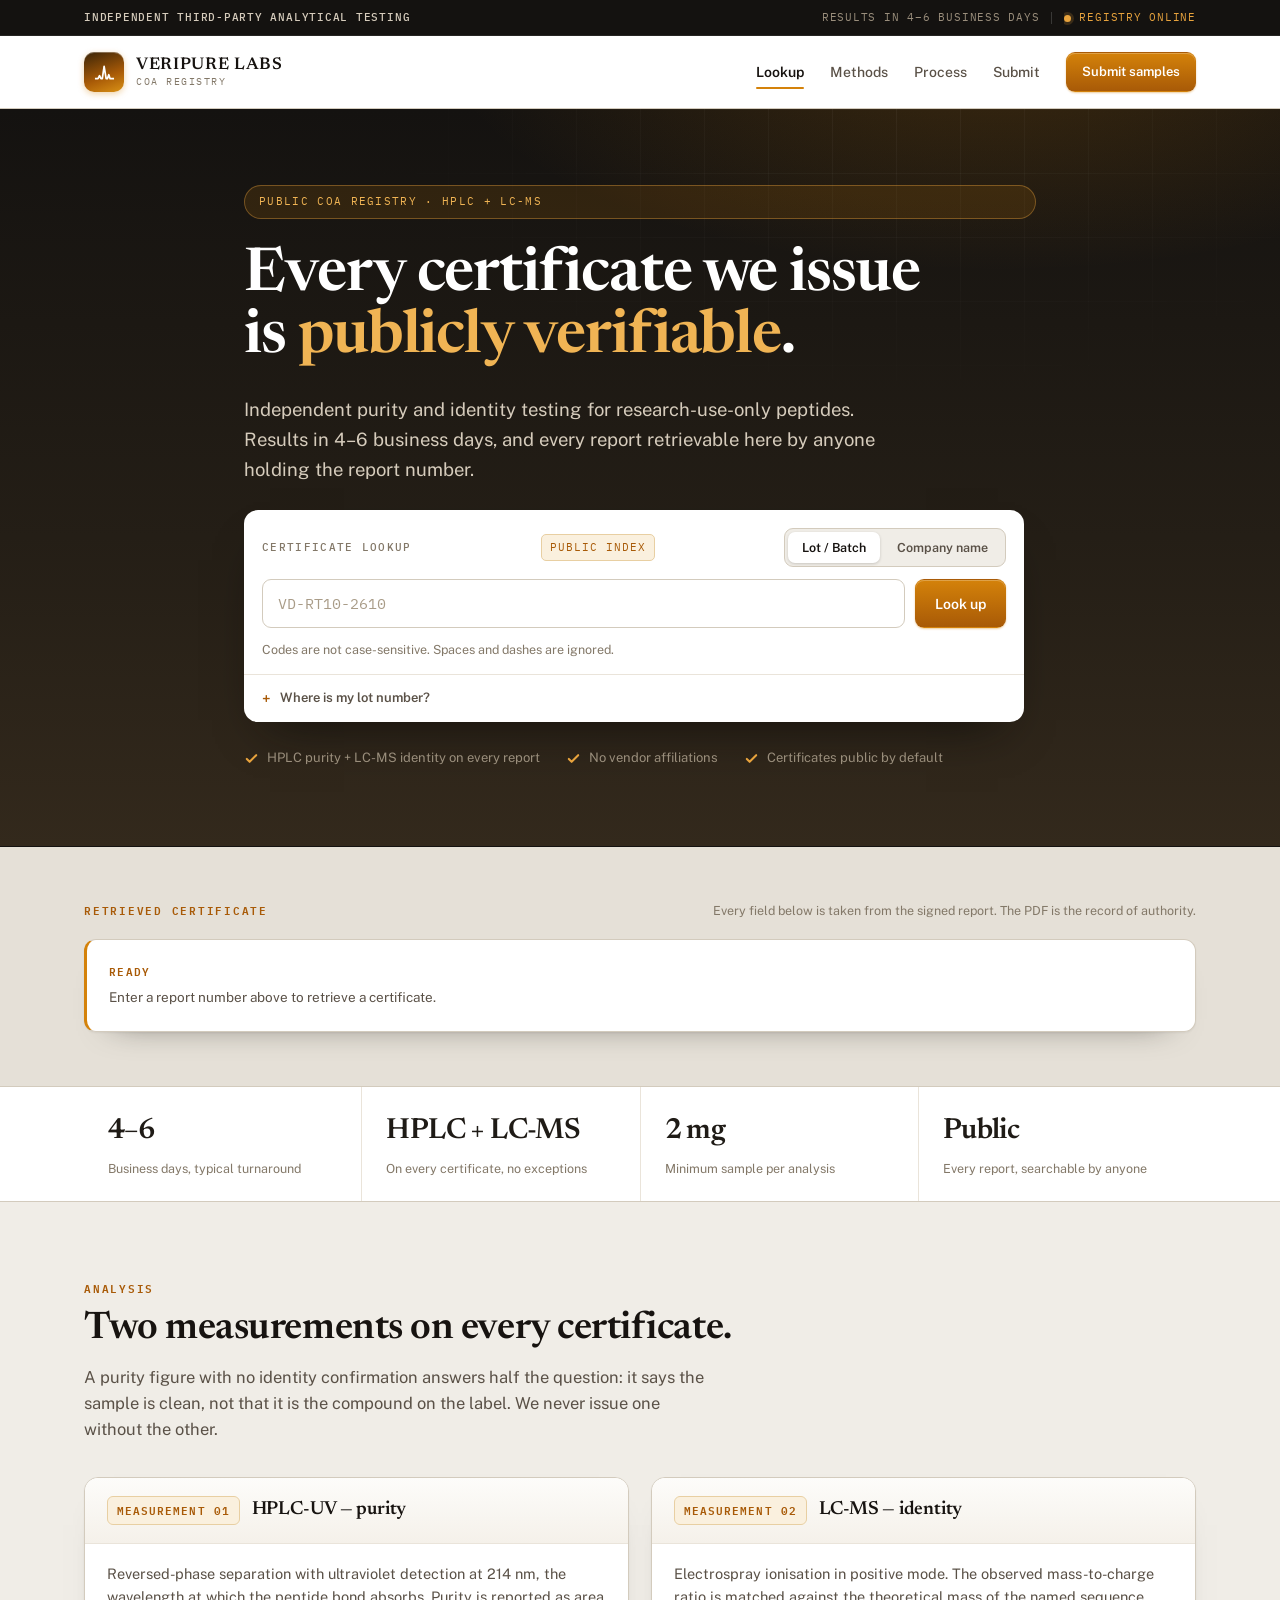
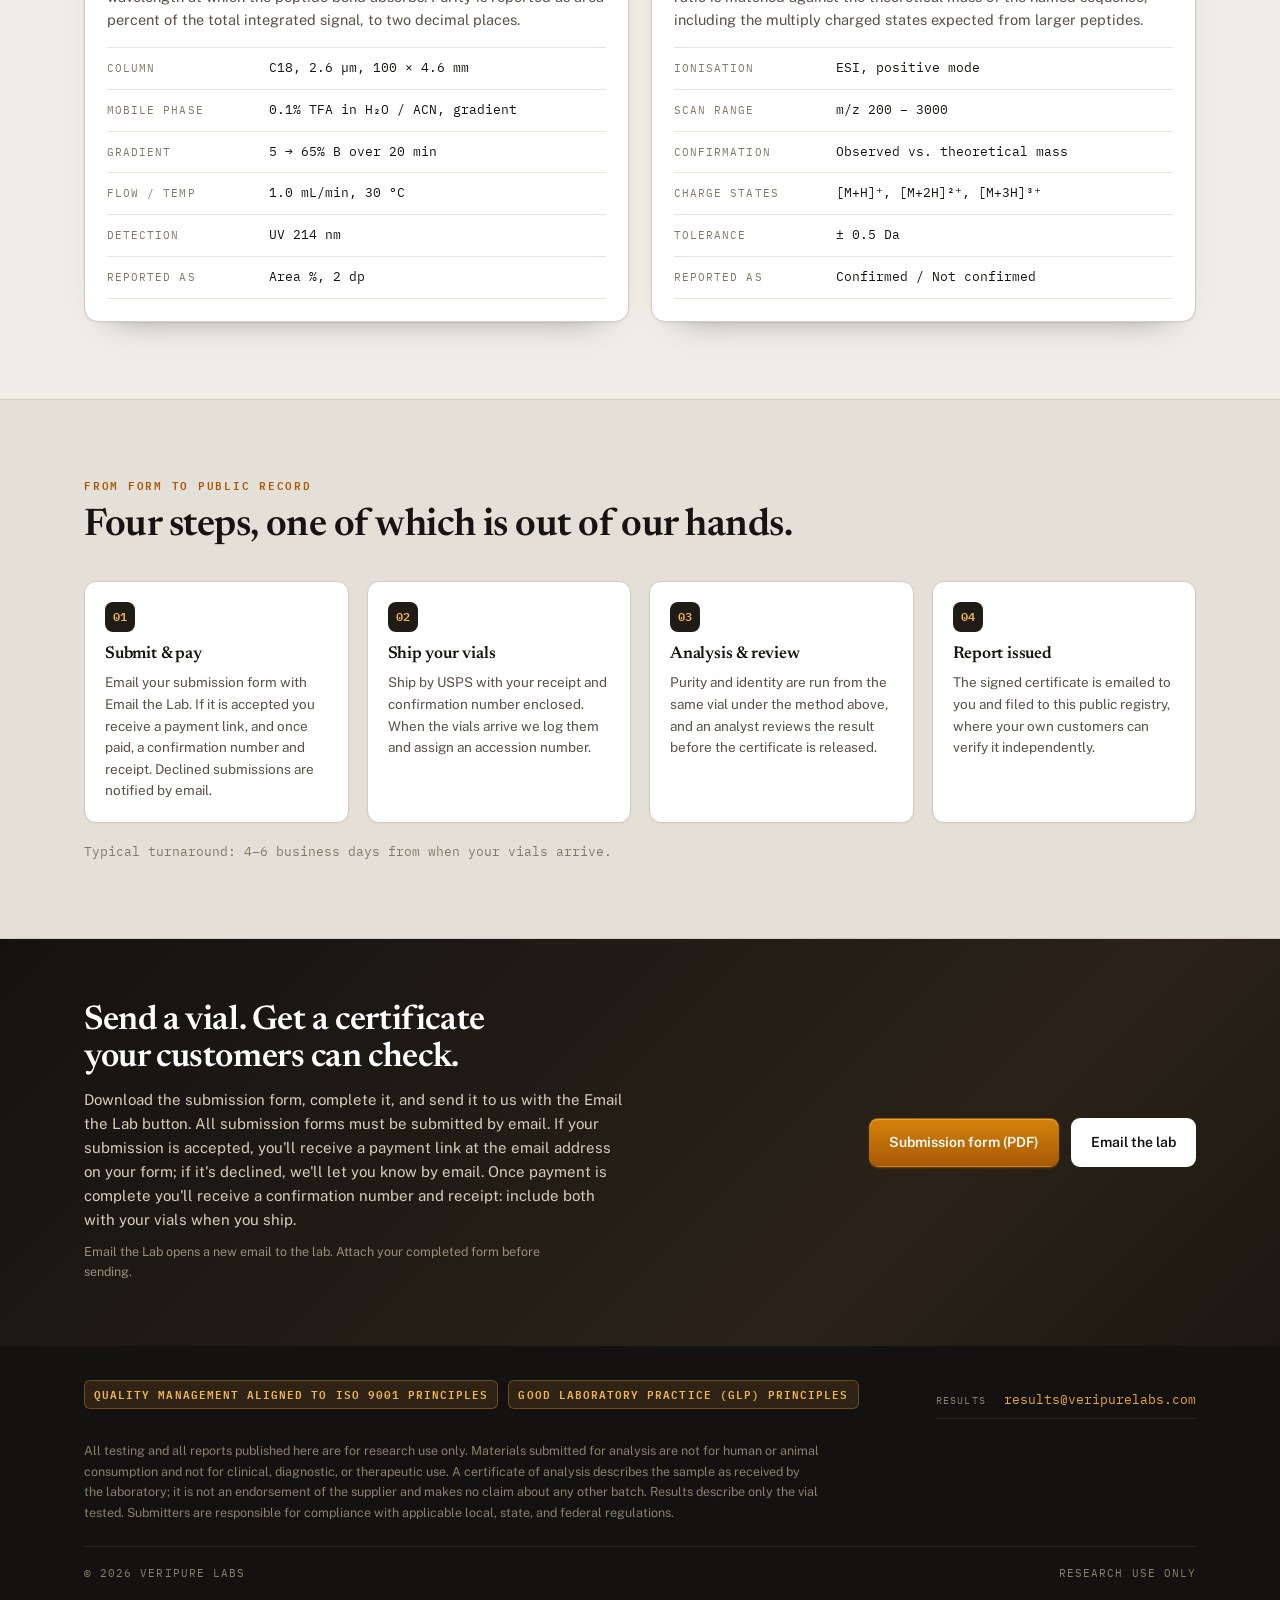
==== commit 11f3bab9: "Remove the mailing address and the Plantation, Florida location Drops the location line from the uti" ====
--- a/index.html
+++ b/index.html
@@ -10,7 +10,7 @@
 <link rel="stylesheet" href="https://fonts.googleapis.com/css2?family=Newsreader:ital,opsz,wght@0,6..72,400;0,500;0,600;1,6..72,400&family=Public+Sans:wght@400;500;600;700&family=IBM+Plex+Mono:wght@400;500;600&display=swap">
 <!-- ?v= is a cache buster: bump it whenever styles.css, app.js or config.js
      changes, or returning visitors keep the stale copy for up to 10 minutes -->
-<link rel="stylesheet" href="assets/styles.css?v=14">
+<link rel="stylesheet" href="assets/styles.css?v=15">
 </head>
 <body>
 
@@ -21,8 +21,6 @@
     <div class="wrap utility-inner">
       <div class="utility-side">
         <b>Independent third-party analytical testing</b>
-        <span class="utility-sep" aria-hidden="true"></span>
-        <span class="utility-dim utility-drop" data-cfg="location">Plantation, Florida</span>
       </div>
       <div class="utility-side">
         <span class="utility-dim utility-drop">Results in
@@ -317,7 +315,6 @@
       </div>
       <div class="contact-list">
         <div class="contact-row"><span>Results</span><a href="#" id="mailto2" data-cfg="email">results@veripurelabs.com</a></div>
-        <div class="contact-row"><span>Shipping</span><address class="addr" id="address">VeriPure Labs<br>PO Box 16094<br>Plantation, FL 33318</address></div>
       </div>
     </div>
     <p class="disclaimer">
@@ -329,14 +326,14 @@
       responsible for compliance with applicable local, state, and federal regulations.
     </p>
     <div class="foot-base">
-      <span>© <span id="year">2026</span> <span data-cfg="labName">VeriPure Labs</span> · <span data-cfg="location">Plantation, Florida</span></span>
+      <span>© <span id="year">2026</span> <span data-cfg="labName">VeriPure Labs</span></span>
       <span>Research use only</span>
     </div>
   </div>
 </footer>
 
-<script src="config.js?v=14"></script>
-<script src="assets/app.js?v=14"></script>
+<script src="config.js?v=15"></script>
+<script src="assets/app.js?v=15"></script>
 <script>
   document.getElementById("year").textContent = new Date().getFullYear();
   var m2 = document.getElementById("mailto2");
--- a/assets/styles.css
+++ b/assets/styles.css
@@ -811,7 +811,6 @@
 }
 .contact-row a { color: var(--accent-3); text-decoration: none; }
 .contact-row a:hover { text-decoration: underline; }
-.addr { font-style: normal; text-align: right; line-height: 1.7; color: #D6CCBC; }
 
 .disclaimer { font-size: 12.5px; line-height: 1.65; color: #8A7F6D; max-width: 92ch; }
 
